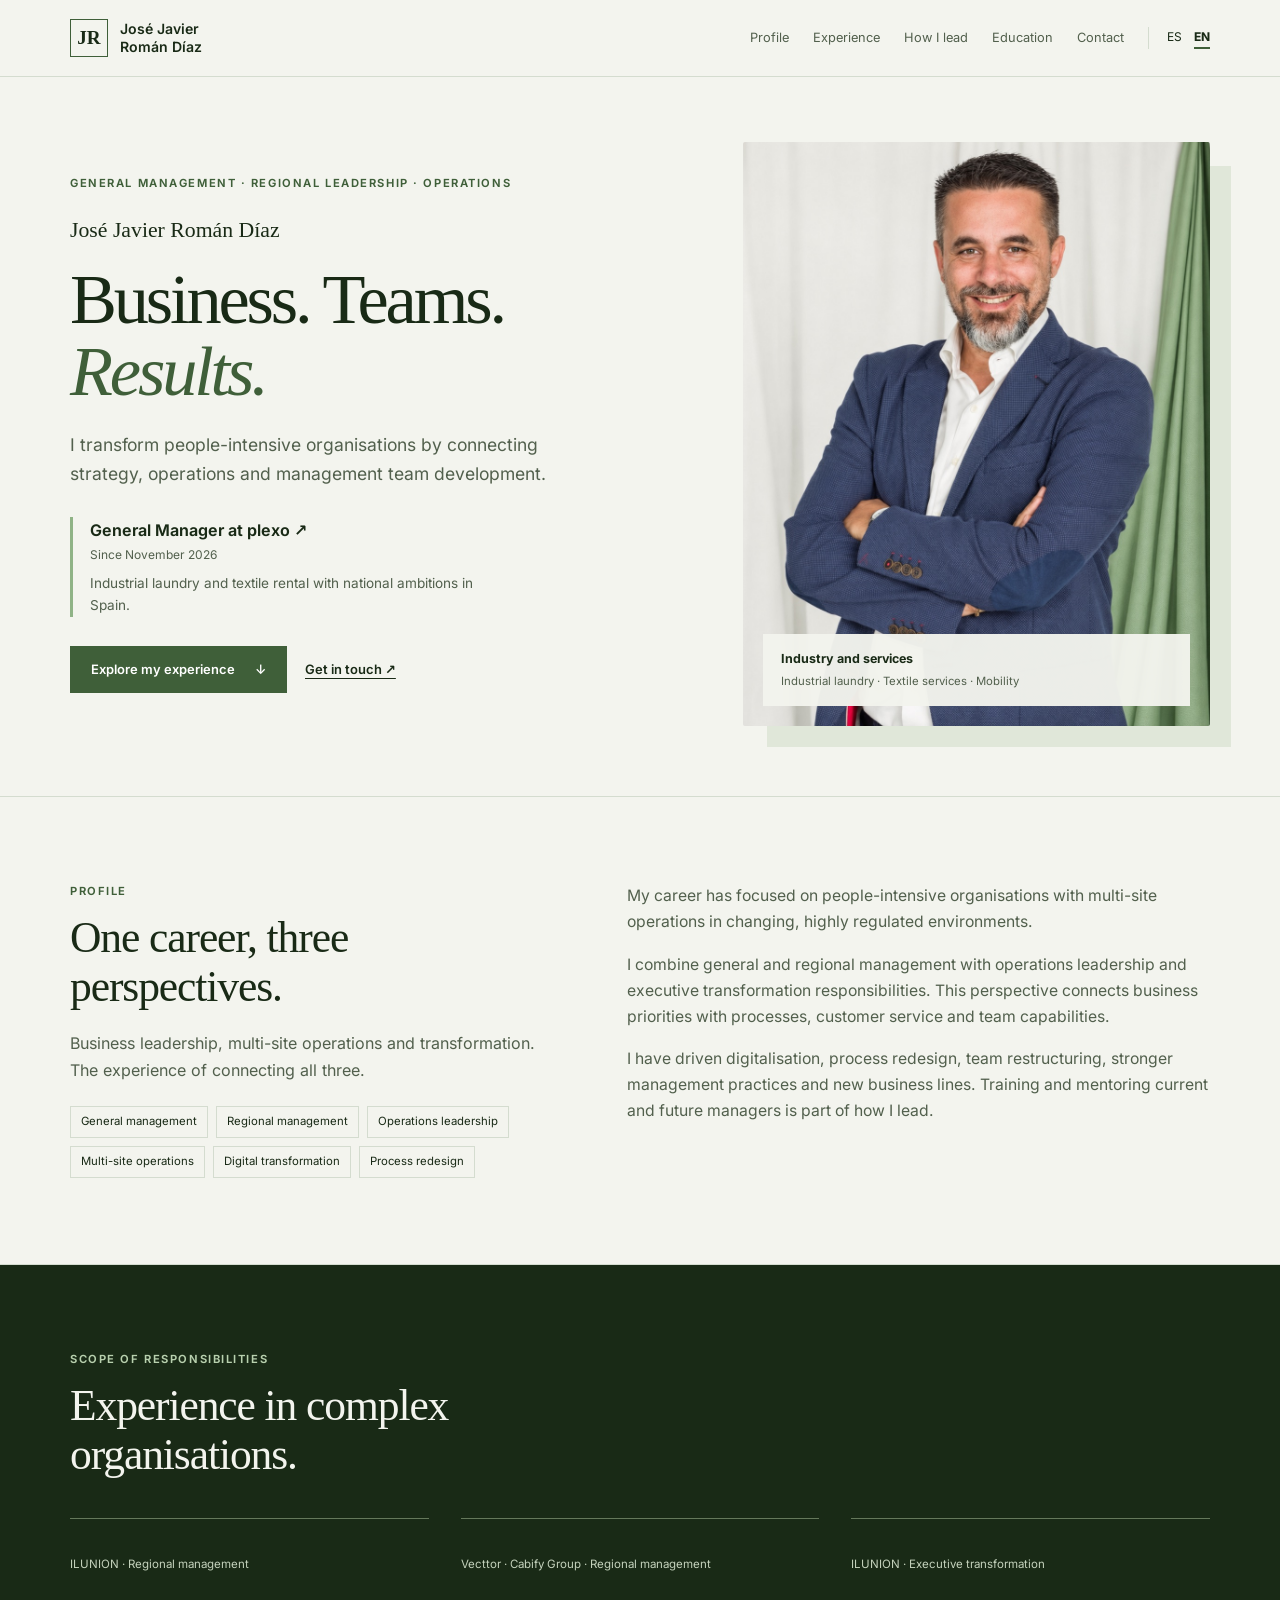
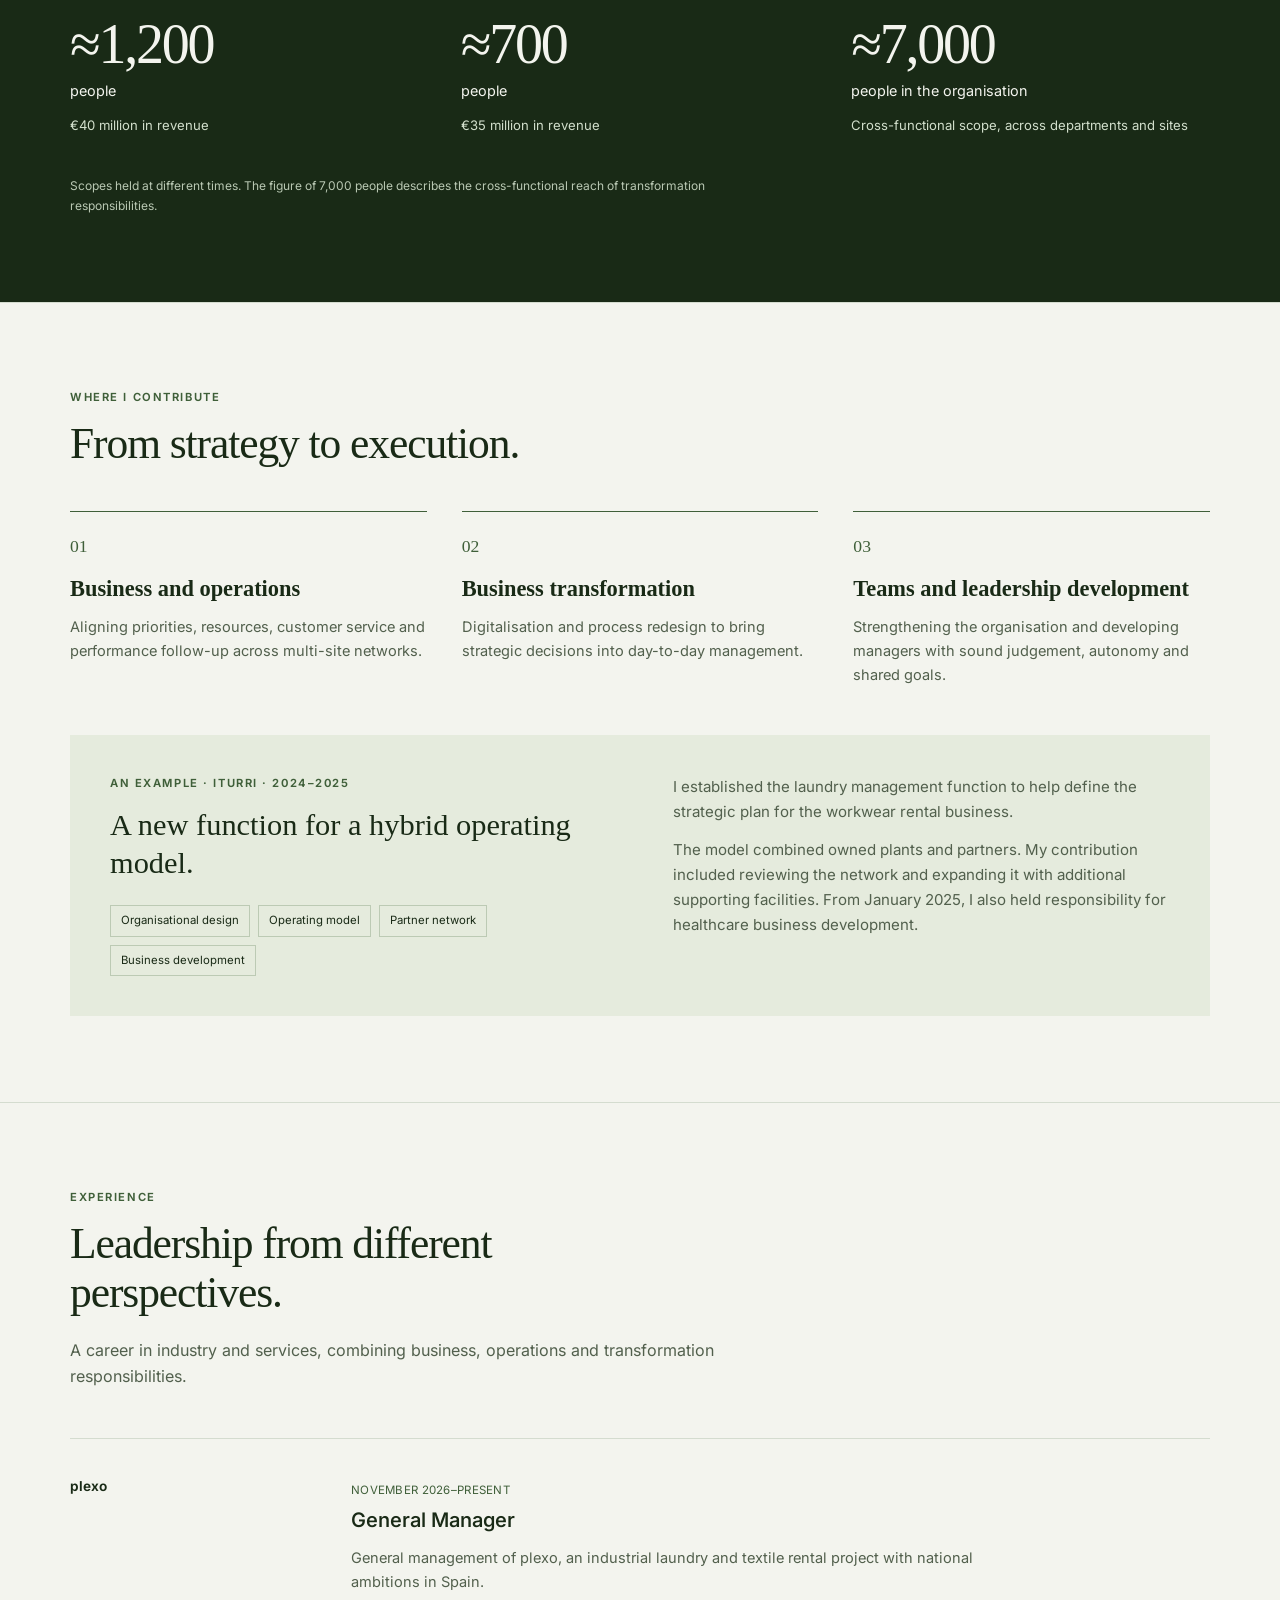
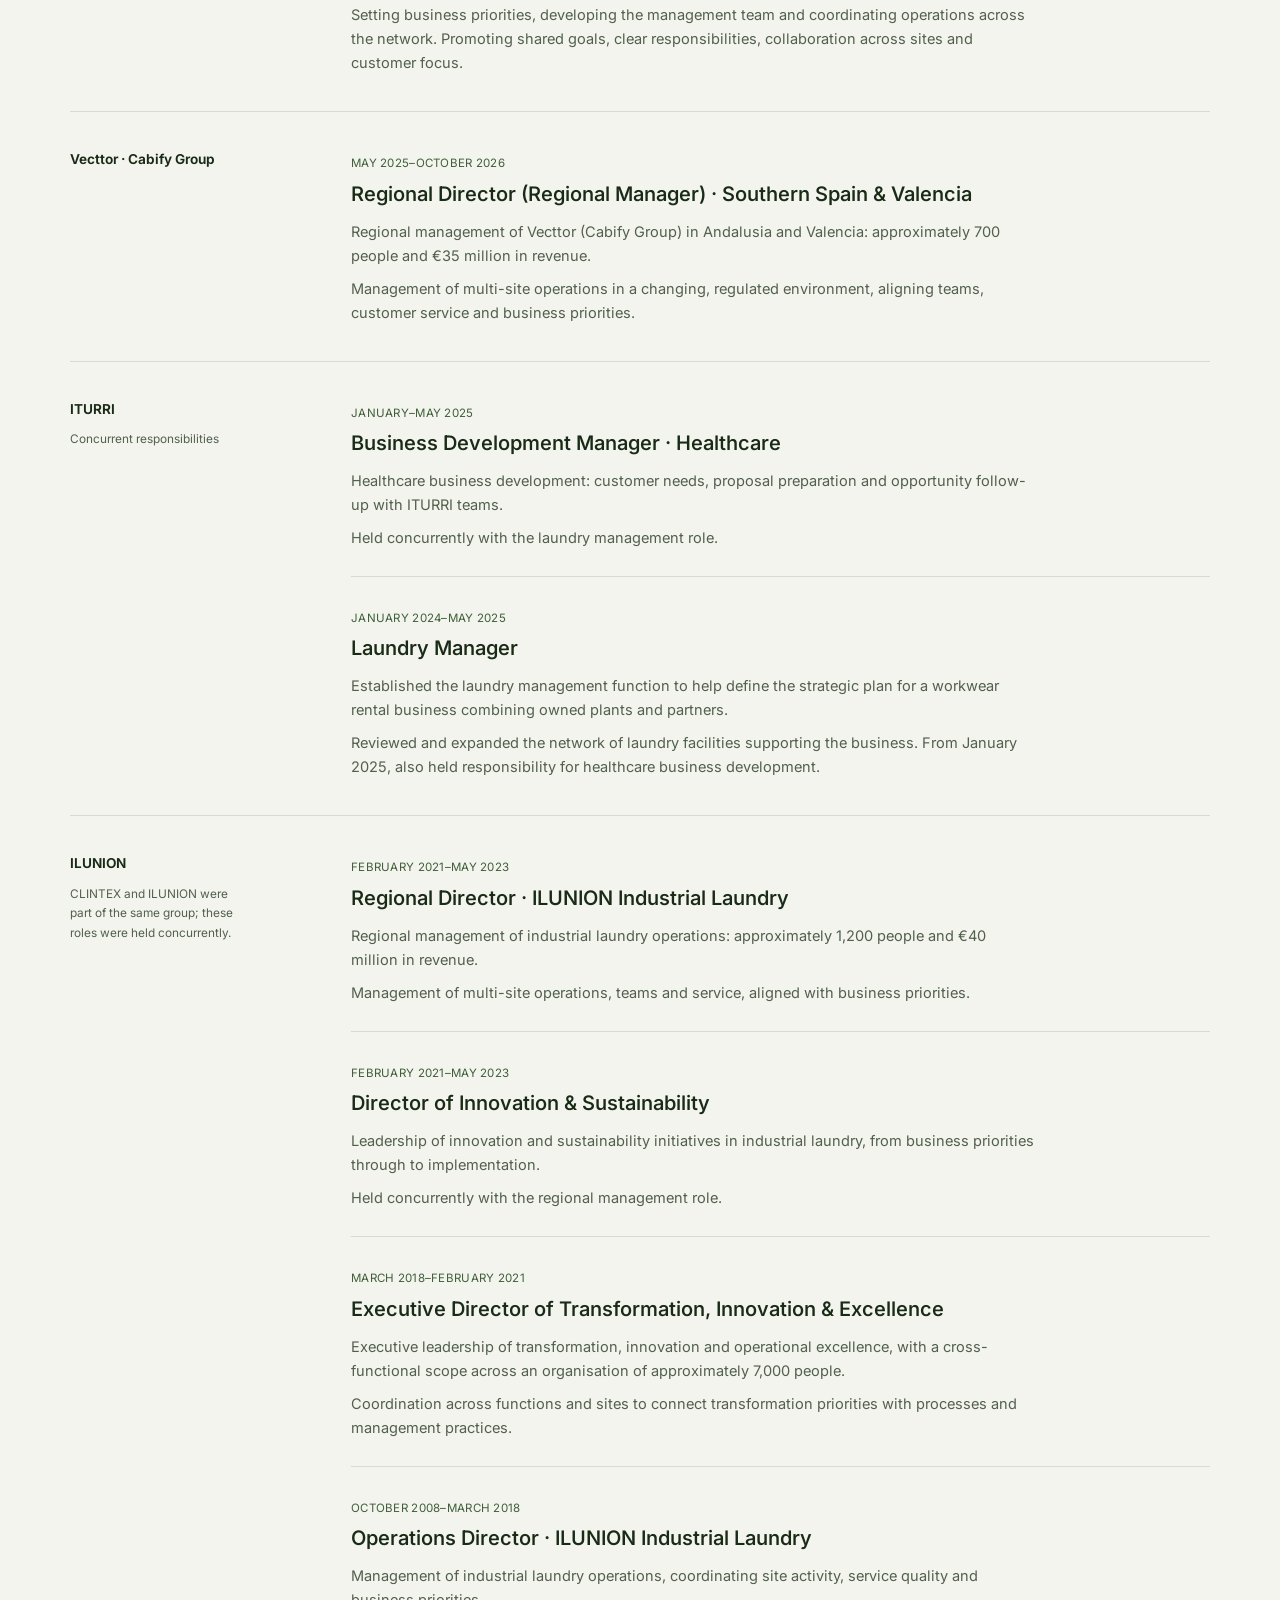
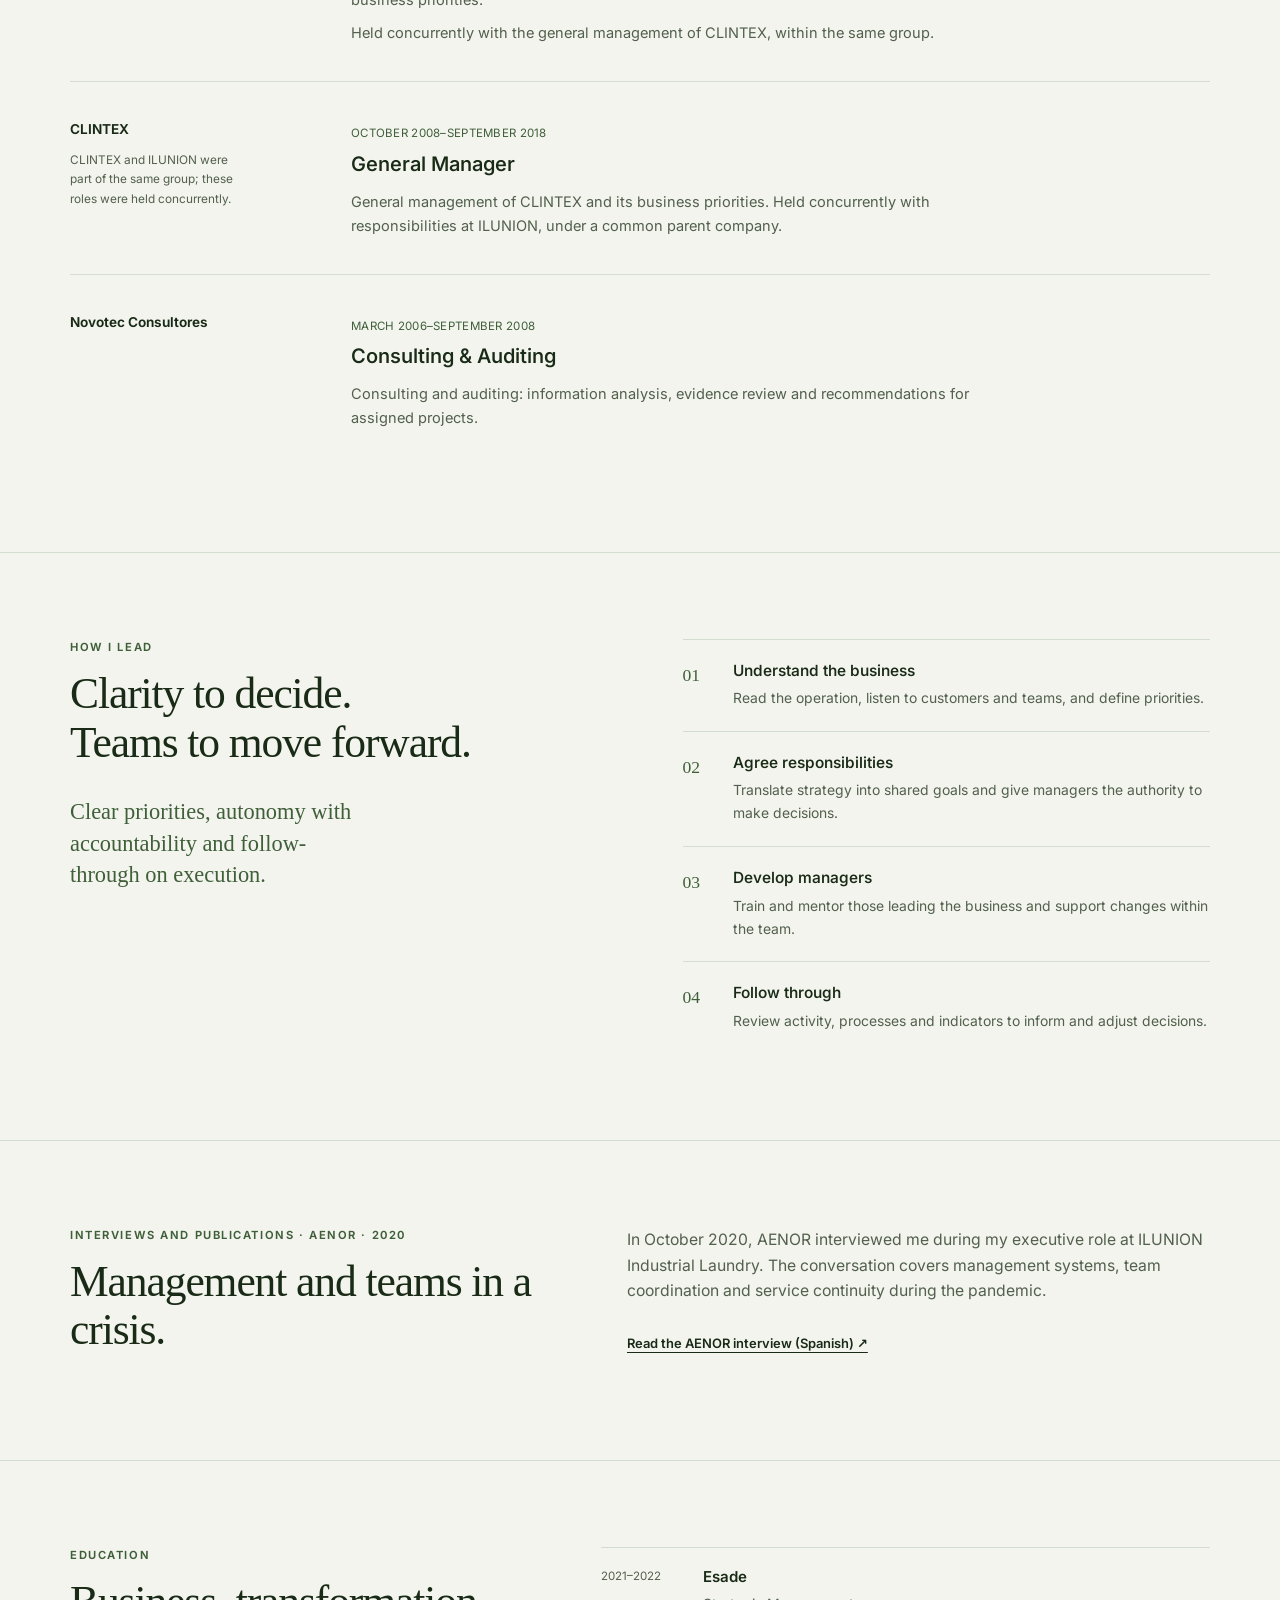
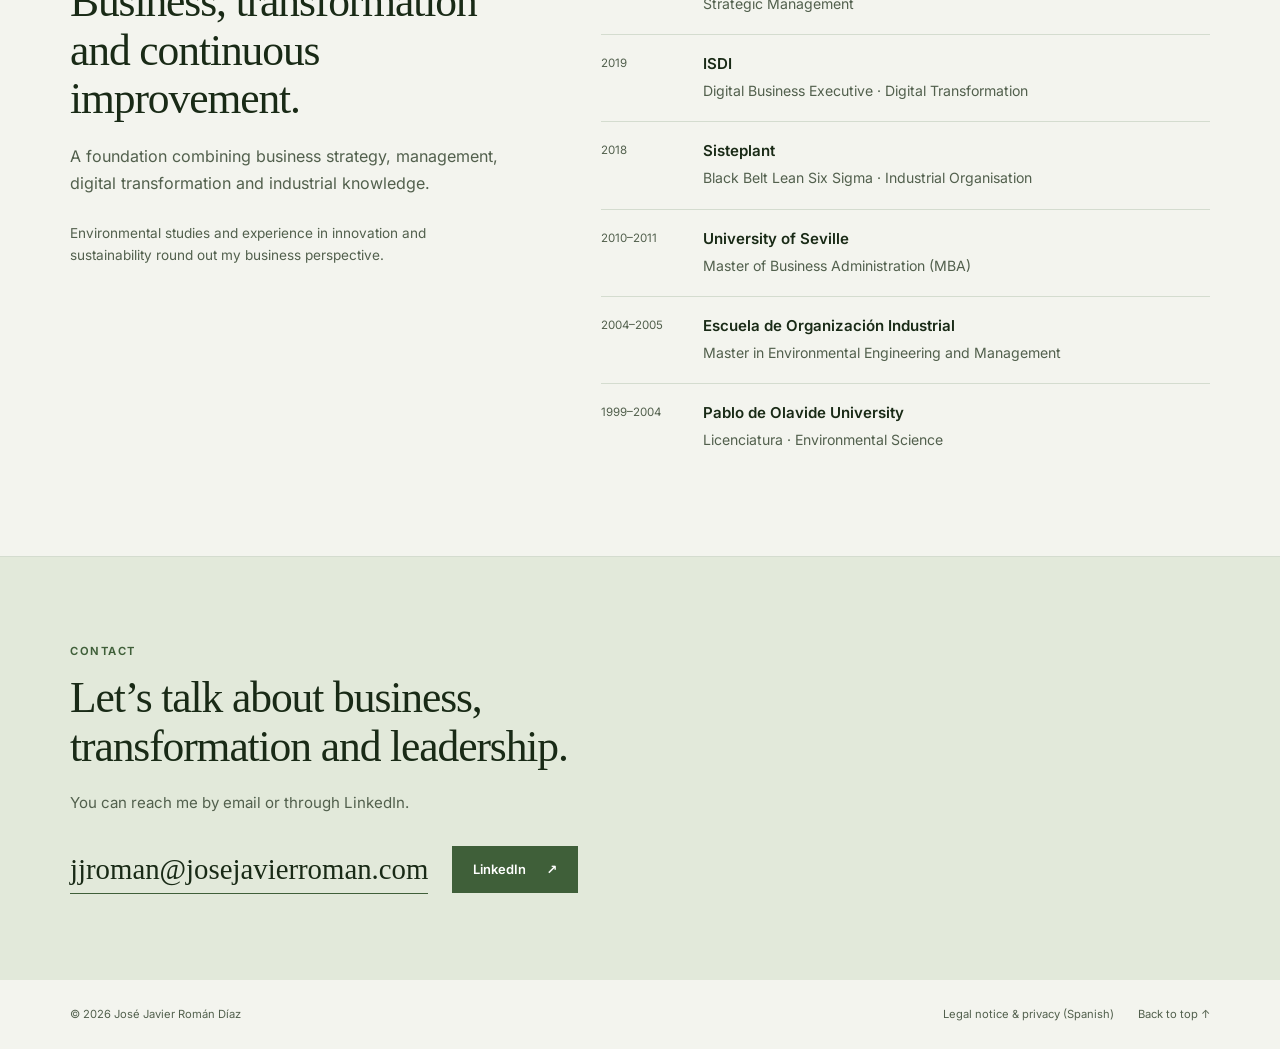
==== en/index.html @ 482acbf8 "Actualiza marca personal, trayectoria directiva y web bilingüe" ====
<!doctype html>
<html lang="en"><head><meta charset="utf-8"><meta name="viewport" content="width=device-width, initial-scale=1">
<meta http-equiv="Content-Security-Policy" content="default-src 'self'; script-src 'self'; style-src 'self'; img-src 'self' data:; font-src 'self'; manifest-src 'self'; connect-src 'none'; object-src 'none'; base-uri 'self'; form-action 'none'; upgrade-insecure-requests">
<meta name="referrer" content="strict-origin-when-cross-origin"><title>José Javier Román | General Management &amp; Operations</title><meta name="description" content="General Manager at plexo, with experience in regional leadership, multi-site operations, business transformation and management team development."><meta name="author" content="José Javier Román Díaz"><meta name="robots" content="index, follow, max-snippet:-1, max-image-preview:large">
<link rel="canonical" href="https://www.josejavierroman.com/en/"><link rel="alternate" hreflang="es" href="https://www.josejavierroman.com/"><link rel="alternate" hreflang="en" href="https://www.josejavierroman.com/en/"><link rel="alternate" hreflang="x-default" href="https://www.josejavierroman.com/">
<meta property="og:type" content="profile"><meta property="og:site_name" content="José Javier Román Díaz"><meta property="og:title" content="José Javier Román | General Management &amp; Operations"><meta property="og:description" content="General Manager at plexo, with experience in regional leadership, multi-site operations, business transformation and management team development."><meta property="og:locale" content="en_GB"><meta property="og:locale:alternate" content="es_ES"><meta property="og:url" content="https://www.josejavierroman.com/en/"><meta property="og:image" content="https://www.josejavierroman.com/img/jose-javier-roman-plexo.jpg"><meta property="og:image:width" content="1254"><meta property="og:image:height" content="1254"><meta property="og:image:alt" content="Portrait of José Javier Román Díaz, General Manager at plexo"><meta name="twitter:card" content="summary"><meta name="twitter:title" content="José Javier Román | General Management &amp; Operations"><meta name="twitter:description" content="General Manager at plexo, with experience in regional leadership, multi-site operations, business transformation and management team development."><meta name="twitter:image" content="https://www.josejavierroman.com/img/jose-javier-roman-plexo.jpg">
<link rel="icon" href="/favicon.ico" sizes="any"><link rel="icon" href="/favicon-32.png" sizes="32x32" type="image/png"><link rel="apple-touch-icon" href="/apple-touch-icon.png"><link rel="manifest" href="/site.webmanifest"><meta name="theme-color" content="#3F5F39"><meta name="apple-mobile-web-app-title" content="JJ Román">
<link rel="preload" href="/fonts/inter-latin.woff2" as="font" type="font/woff2" crossorigin><link rel="preload" href="/fonts/source-serif-4-latin.woff2" as="font" type="font/woff2" crossorigin><link rel="preload" href="/img/jose-javier-roman-plexo.jpg" as="image" fetchpriority="high"><link rel="stylesheet" href="/css/main.css?v=20261117"><script type="application/ld+json">{"@context": "https://schema.org", "@graph": [{"@type": "WebSite", "@id": "https://www.josejavierroman.com/#website", "url": "https://www.josejavierroman.com/", "name": "José Javier Román Díaz", "inLanguage": ["es", "en"], "publisher": {"@id": "https://www.josejavierroman.com/#person"}}, {"@type": "ProfilePage", "@id": "https://www.josejavierroman.com/en/#profilepage", "url": "https://www.josejavierroman.com/en/", "name": "José Javier Román | General Management & Operations", "inLanguage": "en", "isPartOf": {"@id": "https://www.josejavierroman.com/#website"}, "mainEntity": {"@id": "https://www.josejavierroman.com/#person"}, "dateModified": "2026-11-17T00:16:35+01:00"}, {"@type": "Person", "@id": "https://www.josejavierroman.com/#person", "name": "José Javier Román Díaz", "givenName": "José Javier", "familyName": "Román Díaz", "url": "https://www.josejavierroman.com/", "image": "https://www.josejavierroman.com/img/jose-javier-roman-plexo.jpg", "jobTitle": "General Manager", "worksFor": {"@type": "Organization", "name": "plexo", "url": "https://grupoplexo.es/"}, "description": "General Manager at plexo, with experience in regional leadership, multi-site operations, business transformation and management team development.", "knowsAbout": ["General management", "Regional management", "Operations leadership", "Multi-site operations", "Digital transformation", "Process redesign", "Business development", "Team development", "Management mentoring"], "alumniOf": [{"@type": "EducationalOrganization", "name": "Esade"}, {"@type": "EducationalOrganization", "name": "ISDI"}, {"@type": "EducationalOrganization", "name": "Sisteplant"}, {"@type": "EducationalOrganization", "name": "University of Seville"}, {"@type": "EducationalOrganization", "name": "Escuela de Organización Industrial"}, {"@type": "EducationalOrganization", "name": "Pablo de Olavide University"}], "sameAs": ["https://www.linkedin.com/in/josejavierroman/"]}]}</script><script src="/js/main.js?v=20261117" defer></script>
</head><body><a class="skip" href="#contenido">Skip to content</a><header><div class="wrap bar"><a class="brand" href="#inicio"><span class="monogram" aria-hidden="true">JR</span><span>José Javier<br>Román Díaz</span></a><div class="nav-area"><nav id="primary-nav" aria-label="Main"><a href="#perfil">Profile</a><a href="#trayectoria">Experience</a><a href="#metodo">How I lead</a><a href="#formacion">Education</a><a href="#contacto">Contact</a></nav><div class="languages" aria-label="Language"><a href="/" lang="es" hreflang="es" >ES</a><a href="/en/" lang="en" hreflang="en" aria-current="page">EN</a></div><button class="menu-toggle" aria-controls="primary-nav" aria-expanded="false">Menu <span aria-hidden="true">☰</span></button></div></div></header>
<main id="contenido"><section class="hero" id="inicio"><div class="wrap hero-grid"><div><span class="eyebrow">General management · Regional leadership · Operations</span><h1>José Javier Román Díaz</h1><p class="hero-claim">Business. Teams.<br><em>Results.</em></p><p class="lead">I transform people-intensive organisations by connecting strategy, operations and management team development.</p><div class="now"><a href="https://grupoplexo.es/">General Manager at plexo ↗</a><small>Since November 2026</small><p>Industrial laundry and textile rental with national ambitions in Spain.</p></div><div class="actions"><a class="btn" href="#trayectoria">Explore my experience <span aria-hidden="true">↓</span></a><a class="text-link" href="#contacto">Get in touch ↗</a></div></div><figure class="portrait"><img src="/img/jose-javier-roman-plexo.jpg" width="1254" height="1254" alt="Portrait of José Javier Román Díaz, General Manager at plexo" fetchpriority="high"><figcaption><strong>Industry and services</strong>Industrial laundry · Textile services · Mobility</figcaption></figure></div></section>
<section class="section" id="perfil"><div class="wrap profile-grid"><div><span class="eyebrow">Profile</span><h2>One career, three perspectives.</h2><p class="intro">Business leadership, multi-site operations and transformation. The experience of connecting all three.</p><div class="tags"><span class="tag">General management</span><span class="tag">Regional management</span><span class="tag">Operations leadership</span><span class="tag">Multi-site operations</span><span class="tag">Digital transformation</span><span class="tag">Process redesign</span></div></div><div class="profile-text"><p>My career has focused on people-intensive organisations with multi-site operations in changing, highly regulated environments.</p><p>I combine general and regional management with operations leadership and executive transformation responsibilities. This perspective connects business priorities with processes, customer service and team capabilities.</p><p>I have driven digitalisation, process redesign, team restructuring, stronger management practices and new business lines. Training and mentoring current and future managers is part of how I lead.</p></div></div></section>
<section class="section scale" id="cifras"><div class="wrap"><span class="eyebrow">Scope of responsibilities</span><h2>Experience in complex organisations.</h2><div class="scale-grid"><article class="scale-item"><p class="company">ILUNION · Regional management</p><b>≈1,200</b><span>people</span><p>€40 million in revenue</p></article><article class="scale-item"><p class="company">Vecttor · Cabify Group · Regional management</p><b>≈700</b><span>people</span><p>€35 million in revenue</p></article><article class="scale-item"><p class="company">ILUNION · Executive transformation</p><b>≈7,000</b><span>people in the organisation</span><p>Cross-functional scope, across departments and sites</p></article></div><p class="scale-note">Scopes held at different times. The figure of 7,000 people describes the cross-functional reach of transformation responsibilities.</p></div></section>
<section class="section" id="especialidades"><div class="wrap"><span class="eyebrow">Where I contribute</span><h2>From strategy to execution.</h2><div class="areas"><article class="area"><span class="number">01</span><h3>Business and operations</h3><p>Aligning priorities, resources, customer service and performance follow-up across multi-site networks.</p></article><article class="area"><span class="number">02</span><h3>Business transformation</h3><p>Digitalisation and process redesign to bring strategic decisions into day-to-day management.</p></article><article class="area"><span class="number">03</span><h3>Teams and leadership development</h3><p>Strengthening the organisation and developing managers with sound judgement, autonomy and shared goals.</p></article></div><article class="case"><div><span class="eyebrow">An example · ITURRI · 2024–2025</span><h3>A new function for a hybrid operating model.</h3><div class="tags"><span class="tag">Organisational design</span><span class="tag">Operating model</span><span class="tag">Partner network</span><span class="tag">Business development</span></div></div><div><p>I established the laundry management function to help define the strategic plan for the workwear rental business.</p><p>The model combined owned plants and partners. My contribution included reviewing the network and expanding it with additional supporting facilities. From January 2025, I also held responsibility for healthcare business development.</p></div></article></div></section>
<section class="section" id="trayectoria"><div class="wrap"><span class="eyebrow">Experience</span><h2>Leadership from different perspectives.</h2><p class="intro">A career in industry and services, combining business, operations and transformation responsibilities.</p><div class="timeline"><div class="company-block"><div><p class="company-heading">plexo</p></div><div><article class="role"><time>November 2026–present</time><h3>General Manager</h3><p>General management of plexo, an industrial laundry and textile rental project with national ambitions in Spain.</p><p>Setting business priorities, developing the management team and coordinating operations across the network. Promoting shared goals, clear responsibilities, collaboration across sites and customer focus.</p></article></div></div><div class="company-block"><div><p class="company-heading">Vecttor · Cabify Group</p></div><div><article class="role"><time>May 2025–October 2026</time><h3>Regional Director (Regional Manager) · Southern Spain &amp; Valencia</h3><p>Regional management of Vecttor (Cabify Group) in Andalusia and Valencia: approximately 700 people and €35 million in revenue.</p><p>Management of multi-site operations in a changing, regulated environment, aligning teams, customer service and business priorities.</p></article></div></div><div class="company-block"><div><p class="company-heading">ITURRI</p><p class="company-note">Concurrent responsibilities</p></div><div><article class="role"><time>January–May 2025</time><h3>Business Development Manager · Healthcare</h3><p>Healthcare business development: customer needs, proposal preparation and opportunity follow-up with ITURRI teams.</p><p>Held concurrently with the laundry management role.</p></article><article class="role"><time>January 2024–May 2025</time><h3>Laundry Manager</h3><p>Established the laundry management function to help define the strategic plan for a workwear rental business combining owned plants and partners.</p><p>Reviewed and expanded the network of laundry facilities supporting the business. From January 2025, also held responsibility for healthcare business development.</p></article></div></div><div class="company-block"><div><p class="company-heading">ILUNION</p><p class="company-note">CLINTEX and ILUNION were part of the same group; these roles were held concurrently.</p></div><div><article class="role"><time>February 2021–May 2023</time><h3>Regional Director · ILUNION Industrial Laundry</h3><p>Regional management of industrial laundry operations: approximately 1,200 people and €40 million in revenue.</p><p>Management of multi-site operations, teams and service, aligned with business priorities.</p></article><article class="role"><time>February 2021–May 2023</time><h3>Director of Innovation &amp; Sustainability</h3><p>Leadership of innovation and sustainability initiatives in industrial laundry, from business priorities through to implementation.</p><p>Held concurrently with the regional management role.</p></article><article class="role"><time>March 2018–February 2021</time><h3>Executive Director of Transformation, Innovation &amp; Excellence</h3><p>Executive leadership of transformation, innovation and operational excellence, with a cross-functional scope across an organisation of approximately 7,000 people.</p><p>Coordination across functions and sites to connect transformation priorities with processes and management practices.</p></article><article class="role"><time>October 2008–March 2018</time><h3>Operations Director · ILUNION Industrial Laundry</h3><p>Management of industrial laundry operations, coordinating site activity, service quality and business priorities.</p><p>Held concurrently with the general management of CLINTEX, within the same group.</p></article></div></div><div class="company-block"><div><p class="company-heading">CLINTEX</p><p class="company-note">CLINTEX and ILUNION were part of the same group; these roles were held concurrently.</p></div><div><article class="role"><time>October 2008–September 2018</time><h3>General Manager</h3><p>General management of CLINTEX and its business priorities. Held concurrently with responsibilities at ILUNION, under a common parent company.</p></article></div></div><div class="company-block"><div><p class="company-heading">Novotec Consultores</p></div><div><article class="role"><time>March 2006–September 2008</time><h3>Consulting &amp; Auditing</h3><p>Consulting and auditing: information analysis, evidence review and recommendations for assigned projects.</p></article></div></div></div></div></section>
<section class="section" id="metodo"><div class="wrap approach-grid"><div><span class="eyebrow">How I lead</span><h2>Clarity to decide.<br>Teams to move forward.</h2><p class="quote">Clear priorities, autonomy with accountability and follow-through on execution.</p></div><ol class="steps"><li><span class="number">01</span><div><h3>Understand the business</h3><p>Read the operation, listen to customers and teams, and define priorities.</p></div></li><li><span class="number">02</span><div><h3>Agree responsibilities</h3><p>Translate strategy into shared goals and give managers the authority to make decisions.</p></div></li><li><span class="number">03</span><div><h3>Develop managers</h3><p>Train and mentor those leading the business and support changes within the team.</p></div></li><li><span class="number">04</span><div><h3>Follow through</h3><p>Review activity, processes and indicators to inform and adjust decisions.</p></div></li></ol></div></section>
<section class="section" id="publicaciones"><div class="wrap profile-grid"><div><span class="eyebrow">Interviews and publications · AENOR · 2020</span><h2>Management and teams in a crisis.</h2></div><div class="profile-text"><p>In October 2020, AENOR interviewed me during my executive role at ILUNION Industrial Laundry. The conversation covers management systems, team coordination and service continuity during the pandemic.</p><div class="actions"><a class="text-link" href="https://revista.aenor.com/362/nuestro-sistema-de-gestion-integrado-y-maduro-nos-ha-ayudado.html">Read the AENOR interview (Spanish) ↗</a></div></div></div></section><section class="section" id="formacion"><div class="wrap education-grid"><div><span class="eyebrow">Education</span><h2>Business, transformation and continuous improvement.</h2><p class="intro">A foundation combining business strategy, management, digital transformation and industrial knowledge.</p><p class="small-note">Environmental studies and experience in innovation and sustainability round out my business perspective.</p></div><ul class="education-list"><li><time>2021–2022</time><div><h3>Esade</h3><p>Strategic Management</p></div></li><li><time>2019</time><div><h3>ISDI</h3><p>Digital Business Executive · Digital Transformation</p></div></li><li><time>2018</time><div><h3>Sisteplant</h3><p>Black Belt Lean Six Sigma · Industrial Organisation</p></div></li><li><time>2010–2011</time><div><h3>University of Seville</h3><p>Master of Business Administration (MBA)</p></div></li><li><time>2004–2005</time><div><h3>Escuela de Organización Industrial</h3><p>Master in Environmental Engineering and Management</p></div></li><li><time>1999–2004</time><div><h3>Pablo de Olavide University</h3><p>Licenciatura · Environmental Science</p></div></li></ul></div></section>
<section class="section contact-section" id="contacto"><div class="wrap"><span class="eyebrow">Contact</span><h2>Let’s talk about business,<br>transformation and leadership.</h2><p class="intro">You can reach me by email or through LinkedIn.</p><div class="contact-links"><a class="email" href="mailto:jjroman@josejavierroman.com">jjroman@josejavierroman.com</a><a class="btn" href="https://www.linkedin.com/in/josejavierroman/">LinkedIn <span aria-hidden="true">↗</span></a></div></div></section></main>
<footer><div class="wrap footer-bar"><p>© <span id="y">2026</span> José Javier Román Díaz</p><div class="footer-links"><a href="/aviso-legal.html">Legal notice &amp; privacy (Spanish)</a><a href="#inicio">Back to top ↑</a></div></div></footer></body></html>
---- css/main.css ----
@font-face{font-family:Inter;font-style:normal;font-weight:100 900;font-display:swap;src:url(/fonts/inter-latin.woff2) format("woff2")}@font-face{font-family:Serif;font-style:normal;font-weight:200 900;font-display:swap;src:url(/fonts/source-serif-4-latin.woff2) format("woff2")}
:root{--paper:#F3F4EE;--ink:#192A16;--green:#3F5F39;--sage:#8FB386;--muted:#52604D;--line:#D4DCCF;--white:#fff;--serif:Serif,Georgia,serif}*{box-sizing:border-box}html{scroll-behavior:smooth;scroll-padding-top:95px}body{margin:0;color:var(--ink);background:var(--paper);font-family:Inter,system-ui,sans-serif;font-size:16px;line-height:1.65}h1,h2,h3,p{margin:0}a{color:inherit;text-underline-offset:4px}a:hover{color:var(--green)}a:focus-visible,button:focus-visible{outline:3px solid var(--sage);outline-offset:5px}button{font:inherit}img{max-width:100%;display:block}.wrap{width:min(1140px,calc(100% - 64px));margin-inline:auto}.skip{position:fixed;left:24px;top:-70px;z-index:100;background:var(--ink);color:#fff;padding:12px 20px}.skip:focus{top:12px}.eyebrow{display:block;font-size:.7rem;line-height:1.6;font-weight:650;letter-spacing:.14em;text-transform:uppercase;color:var(--green)}header{position:sticky;top:0;z-index:20;background:rgba(243,244,238,.96);border-bottom:1px solid var(--line)}.bar{min-height:76px;display:flex;align-items:center;justify-content:space-between;gap:24px}.brand{display:flex;align-items:center;gap:12px;text-decoration:none;font-weight:600;font-size:.88rem;line-height:1.3}.monogram{display:grid;place-items:center;width:38px;height:38px;border:1px solid var(--green);font-family:var(--serif);font-size:1.2rem}.nav-area,nav{display:flex;align-items:center;gap:24px}nav a{font-size:.8rem;text-decoration:none;color:var(--muted)}.languages{display:flex;border-left:1px solid var(--line);padding-left:18px;gap:12px;font-size:.75rem}.languages a{text-decoration:none}.languages [aria-current]{font-weight:750;border-bottom:2px solid var(--green)}.menu-toggle{display:none}.hero{padding:65px 0 70px}.hero-grid{display:grid;grid-template-columns:1.12fr .88fr;align-items:center;gap:78px}.hero h1{font-family:var(--serif);font-size:clamp(1.15rem,1.7vw,1.4rem);font-weight:500;margin-top:20px}.hero-claim{font-family:var(--serif);font-weight:500;font-size:clamp(3rem,5.5vw,4.8rem);line-height:1.02;letter-spacing:-.045em;margin:15px 0 24px}.hero-claim em{font-weight:450;color:var(--green)}.lead{font-size:1.09rem;color:var(--muted);max-width:48ch}.now{margin-top:28px;padding-left:17px;border-left:3px solid var(--sage)}.now a{font-size:1rem;font-weight:650;text-decoration:none}.now small{display:block;font-size:.75rem;margin-top:2px;color:var(--muted)}.now p{font-size:.85rem;color:var(--muted);margin-top:7px;max-width:44ch}.actions{display:flex;flex-wrap:wrap;align-items:center;gap:18px;margin-top:29px}.btn{display:inline-flex;align-items:center;gap:20px;background:var(--green);color:white;text-decoration:none;padding:12px 20px;font-size:.81rem;font-weight:600;border:1px solid var(--green);transition:background .2s}.btn:hover{background:var(--ink);color:white}.text-link{font-size:.81rem;font-weight:600}.portrait{margin:0;position:relative}.portrait:before{content:"";position:absolute;inset:24px -21px -21px 24px;background:#E0E7D9;z-index:-1}.portrait img{width:100%;height:auto;aspect-ratio:4/5;object-fit:cover;object-position:50% 45%;border-radius:2px}.portrait figcaption{position:absolute;bottom:20px;left:20px;right:20px;background:rgba(243,244,238,.96);padding:15px 18px;font-size:.71rem;color:var(--muted)}.portrait figcaption strong{display:block;color:var(--ink);font-size:.78rem;margin-bottom:3px}.section{padding:86px 0;border-top:1px solid var(--line)}h2{font-family:var(--serif);font-size:clamp(2rem,3.4vw,3.05rem);line-height:1.12;letter-spacing:-.025em;font-weight:450;margin:12px 0 20px;max-width:25ch}.intro{color:var(--muted);max-width:65ch}.profile-grid{display:grid;grid-template-columns:.9fr 1.1fr;gap:80px}.profile-text p{color:var(--muted);font-size:.98rem}.profile-text p+p{margin-top:17px}.tags{display:flex;flex-wrap:wrap;gap:8px;margin-top:23px}.tag{font-size:.71rem;line-height:1.4;border:1px solid var(--line);padding:7px 10px}.scale{background:var(--ink);color:var(--paper)}.scale .eyebrow{color:#B8D0AE}.scale h2{max-width:28ch}.scale-grid{display:grid;grid-template-columns:repeat(3,1fr);gap:32px;margin-top:40px}.scale-item{padding:24px 0 10px;border-top:1px solid #65785B}.scale-item .company{font-size:.72rem;color:#C4D2BC;min-height:43px}.scale-item b{display:block;font-family:var(--serif);font-weight:500;letter-spacing:-.04em;font-size:3.5rem;line-height:1.1;margin:16px 0 3px}.scale-item span{display:block;font-size:.9rem}.scale-item p{font-size:.82rem;margin-top:12px;color:#D2DFCC}.scale-note{font-size:.75rem;color:#B9C8B3;margin-top:30px;max-width:82ch}.areas{display:grid;grid-template-columns:repeat(3,1fr);gap:35px;margin-top:43px}.area{border-top:1px solid var(--green);padding-top:20px}.number{font-family:var(--serif);font-size:1.1rem;color:var(--green)}h3{font-family:var(--serif);font-size:1.4rem;line-height:1.25;font-weight:550;margin:14px 0 12px}.area p{font-size:.91rem;color:var(--muted)}.case{display:grid;grid-template-columns:1fr 1fr;gap:65px;background:#E5EBDD;padding:40px;margin-top:48px}.case h3{font-size:1.9rem;font-weight:450;margin:13px 0 0}.case p{font-size:.94rem;color:var(--muted)}.case p+p{margin-top:14px}.case .tag{border-color:#BCCAB4}.timeline{margin-top:48px}.company-block{display:grid;grid-template-columns:235px 1fr;gap:46px;padding:36px 0;border-top:1px solid var(--line)}.company-heading{font-size:.85rem;font-weight:650}.company-note{font-size:.74rem;color:var(--muted);margin-top:10px;max-width:26ch}.role+.role{margin-top:26px;padding-top:26px;border-top:1px solid var(--line)}.role time{font-size:.72rem;color:var(--green);text-transform:uppercase;letter-spacing:.025em}.role h3{font-size:1.25rem;font-family:Inter,system-ui,sans-serif;font-weight:550;margin:7px 0 13px}.role p{font-size:.91rem;color:var(--muted);max-width:76ch}.role p+p{margin-top:9px}.current-label{display:inline-block;background:#E0E7D9;color:var(--green);font-size:.64rem;padding:3px 8px;margin-left:10px}.approach-grid{display:grid;grid-template-columns:1fr 1fr;gap:85px}.quote{font-family:var(--serif);font-size:1.4rem;line-height:1.4;color:var(--green);max-width:27ch;margin-top:30px}.steps{margin:0;padding:0;list-style:none}.steps li{display:grid;grid-template-columns:30px 1fr;gap:20px;border-top:1px solid var(--line);padding:21px 0}.steps h3{font-family:Inter,system-ui,sans-serif;font-size:.96rem;margin:0 0 7px}.steps p{font-size:.87rem;color:var(--muted)}.education-grid{display:grid;grid-template-columns:.85fr 1.15fr;gap:80px}.education-list{list-style:none;padding:0;margin:0}.education-list li{border-top:1px solid var(--line);padding:19px 0;display:grid;grid-template-columns:82px 1fr;gap:20px}.education-list time{font-size:.72rem;color:var(--muted)}.education-list h3{font:600 .94rem Inter,system-ui,sans-serif;margin:0 0 6px}.education-list p{color:var(--muted);font-size:.88rem}.small-note{color:var(--muted);font-size:.85rem;margin-top:26px;max-width:42ch}.contact-section{background:#E2E9DA}.contact-section h2{max-width:30ch}.contact-section .intro{font-size:.94rem}.contact-links{display:flex;align-items:center;flex-wrap:wrap;gap:24px;margin-top:30px}.email{font-family:var(--serif);font-size:clamp(1.05rem,2.5vw,1.8rem);text-decoration:none;border-bottom:1px solid var(--green);overflow-wrap:anywhere}footer{padding:25px 0;font-size:.7rem;color:var(--muted)}.footer-bar{display:flex;justify-content:space-between;align-items:center;gap:20px}.footer-links{display:flex;gap:24px}.footer-links a{text-decoration:none}
@media(min-width:1500px){.hero{padding-top:85px}}@media(max-width:1000px){.wrap{width:calc(100% - 48px)}.hero-grid{gap:40px}.hero-claim{font-size:3.6rem}.bar{gap:15px}.nav-area,nav{gap:15px}.brand{font-size:.75rem}.profile-grid,.approach-grid,.education-grid{gap:40px}.company-block{grid-template-columns:190px 1fr;gap:30px}.case{gap:35px;padding:30px}}@media(max-width:760px){html{scroll-padding-top:78px}.wrap{width:calc(100% - 36px)}.bar{min-height:68px;flex-wrap:wrap;position:relative;gap:0}.brand{font-size:.8rem}.brand .monogram{width:32px;height:32px}.nav-area{gap:15px}.languages{padding-left:0;border-left:0}.menu-toggle{display:block;background:transparent;border:1px solid var(--line);padding:6px 10px;margin-left:14px;color:var(--ink);font-size:.75rem}.nav-area nav{display:none;position:absolute;top:68px;left:-18px;right:-18px;padding:20px;background:var(--paper);border-bottom:1px solid var(--line);flex-direction:column;align-items:flex-start;gap:18px}.nav-area nav.is-open{display:flex}.nav-area nav a{font-size:.95rem}.hero{padding:38px 0 58px}.hero-grid{grid-template-columns:1fr;gap:35px}.hero .eyebrow{font-size:.61rem;letter-spacing:.09em}.hero h1{font-size:1.14rem;margin-top:18px}.hero-claim{font-size:clamp(2.7rem,10.6vw,4.3rem);max-width:13ch}.lead{font-size:1rem}.portrait{max-width:430px;width:calc(100% - 14px);margin:0 auto}.portrait img{aspect-ratio:1/1;object-position:50% 38%}.portrait:before{inset:14px -14px -14px 14px}.portrait figcaption{left:14px;bottom:14px;right:14px;font-size:.64rem;padding:10px 13px}.portrait figcaption strong{font-size:.71rem}.section{padding:56px 0}.profile-grid,.approach-grid,.education-grid{grid-template-columns:1fr;gap:27px}h2{font-size:2.15rem}.scale-grid{grid-template-columns:1fr;gap:19px;margin-top:30px}.scale-item{padding-top:18px;display:grid;grid-template-columns:1fr 1fr;column-gap:18px}.scale-item .company{grid-column:1/-1;min-height:auto}.scale-item b{font-size:2.9rem;margin-top:12px}.scale-item span{grid-column:1;font-size:.8rem}.scale-item p{grid-column:2;grid-row:2/4;align-self:center;margin-top:0;font-size:.8rem}.areas{grid-template-columns:1fr;gap:27px;margin-top:30px}.area h3{margin-top:8px}.case{grid-template-columns:1fr;gap:22px;margin-top:33px;padding:25px}.case h3{font-size:1.65rem}.company-block{grid-template-columns:1fr;gap:20px;padding:27px 0}.company-note{max-width:none}.role h3{font-size:1.1rem}.timeline{margin-top:30px}.quote{margin-top:20px}.education-list li{grid-template-columns:74px 1fr;gap:16px}.footer-bar{flex-direction:column;align-items:flex-start;gap:12px}.footer-links{gap:16px}.actions{gap:16px}.btn{padding:11px 16px;font-size:.77rem}}@media(prefers-reduced-motion:reduce){html{scroll-behavior:auto}*{transition:none!important}}@media print{header,.actions,.contact-links,.footer-links{display:none}.section{padding:28px 0}.hero{padding-top:0}.hero-grid{gap:30px}.portrait{max-width:200px}.scale{color:var(--ink);background:white}.scale *{color:var(--ink)!important}.company-block,.case{break-inside:avoid}}
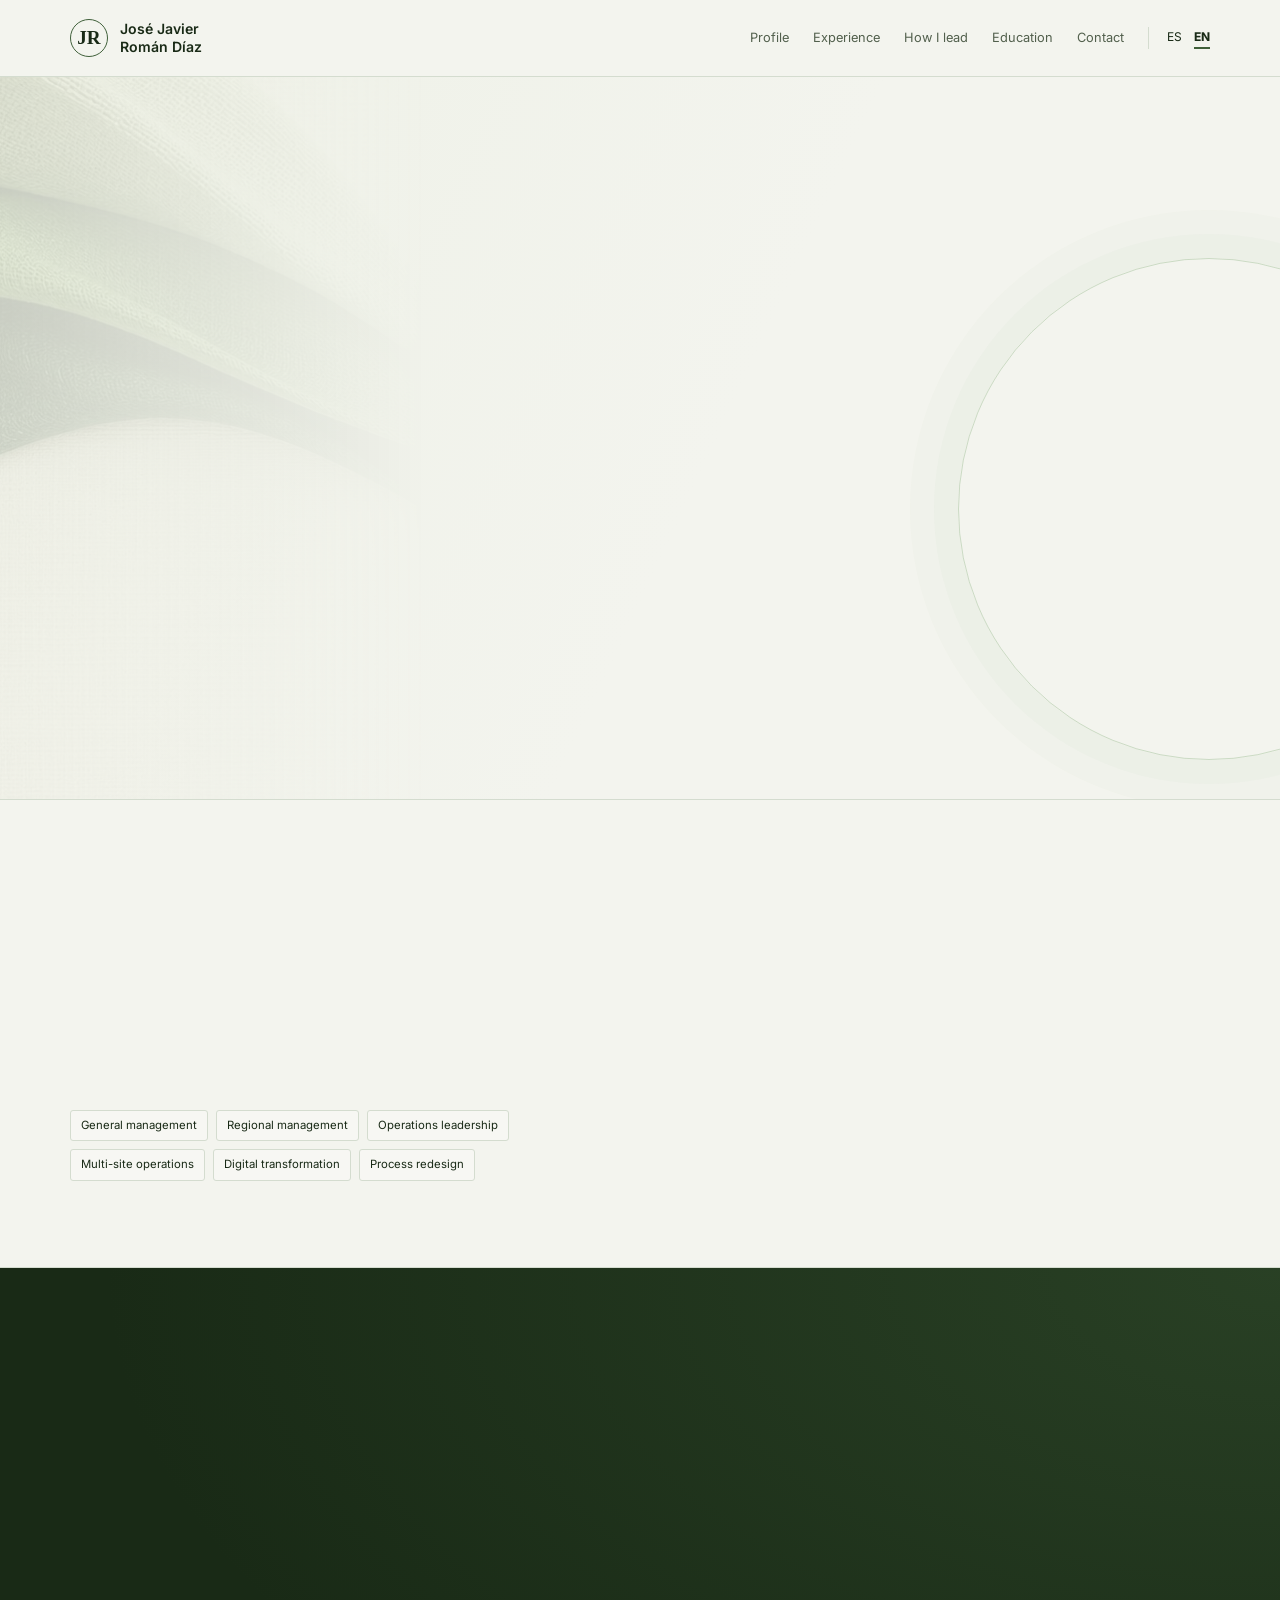
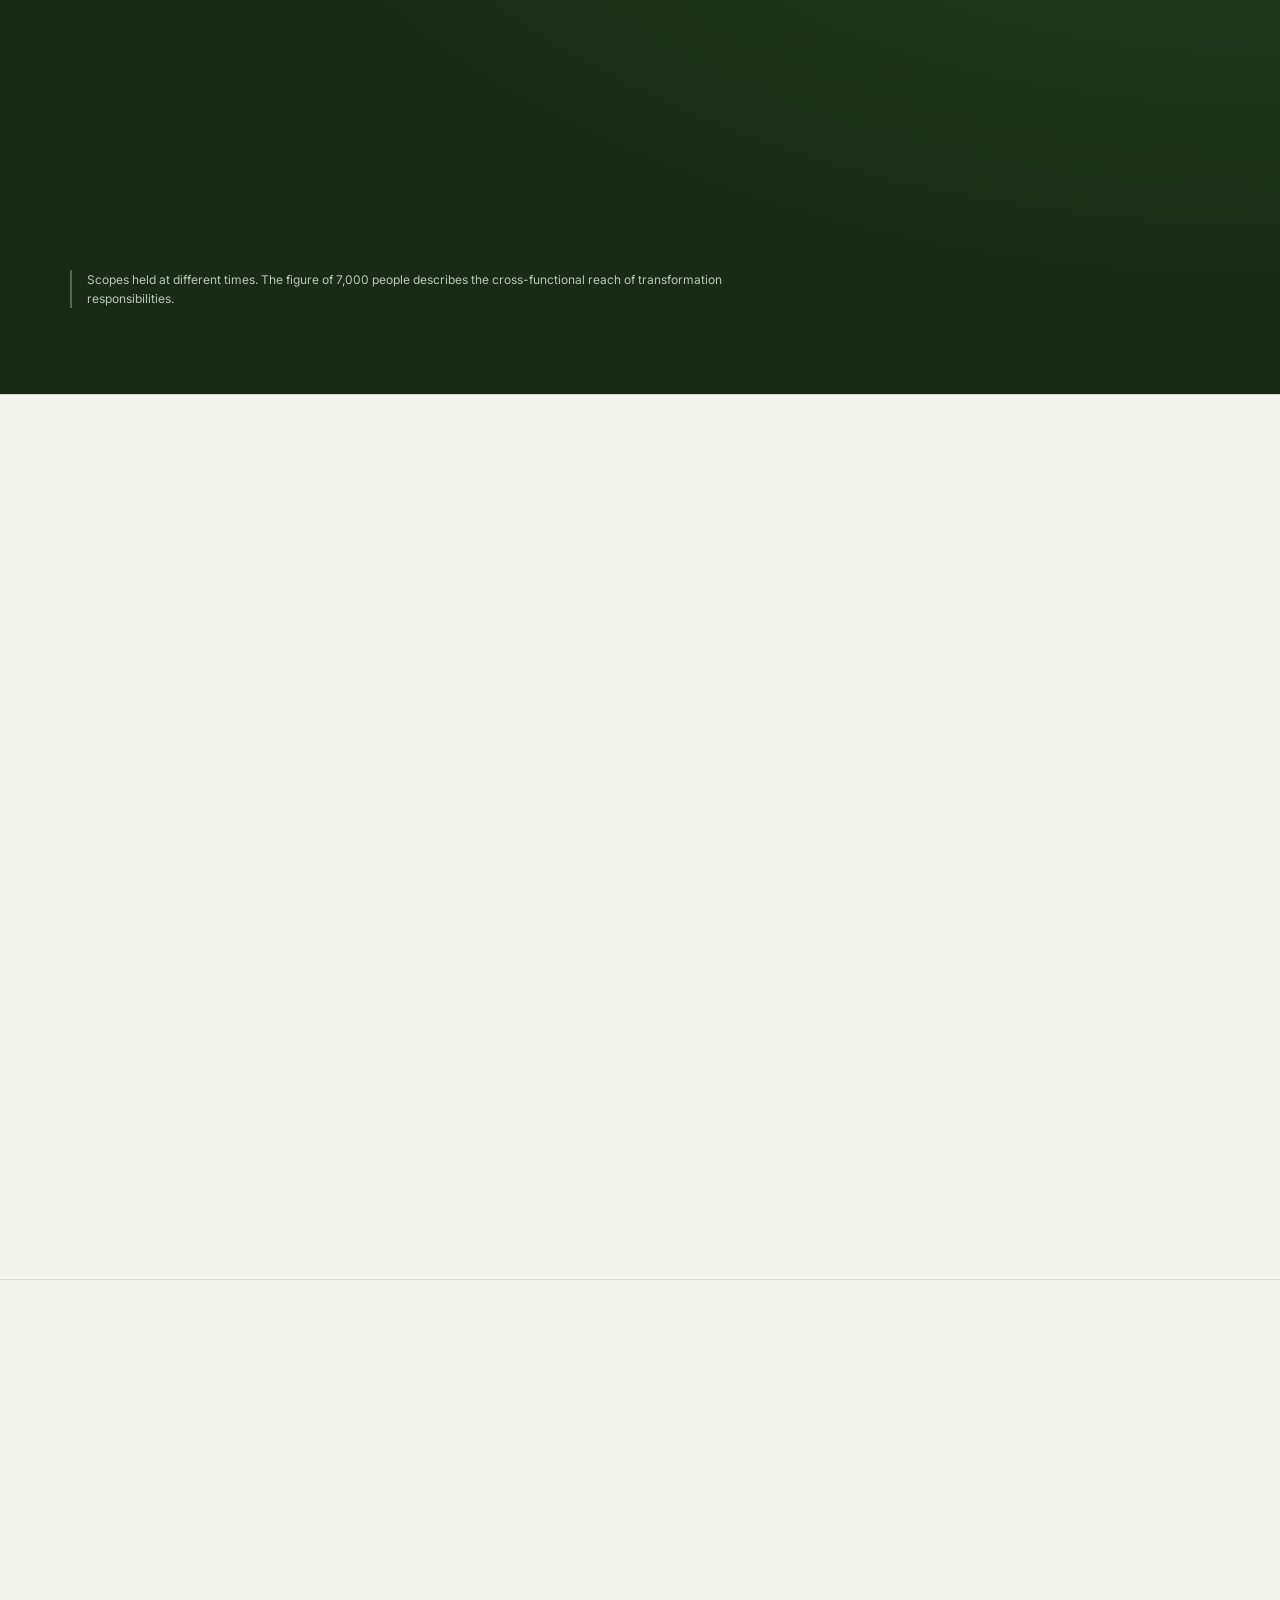
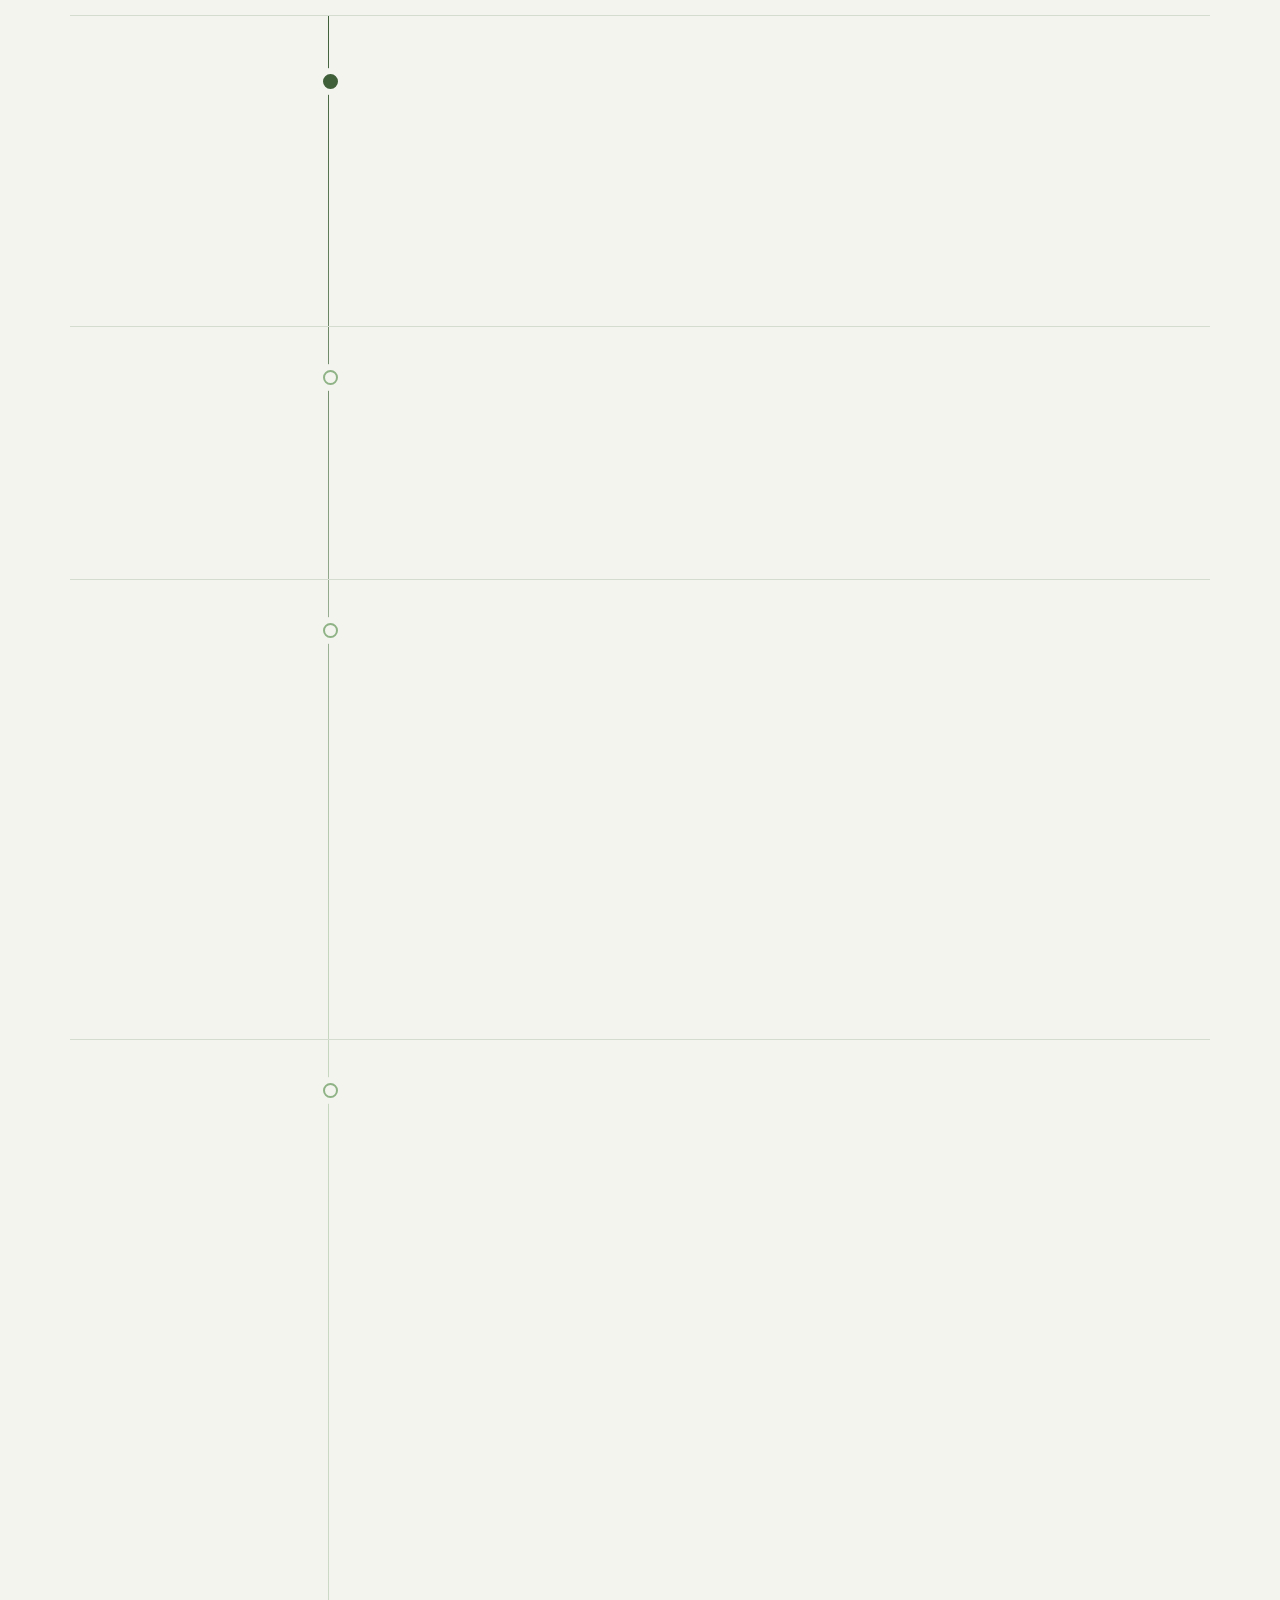
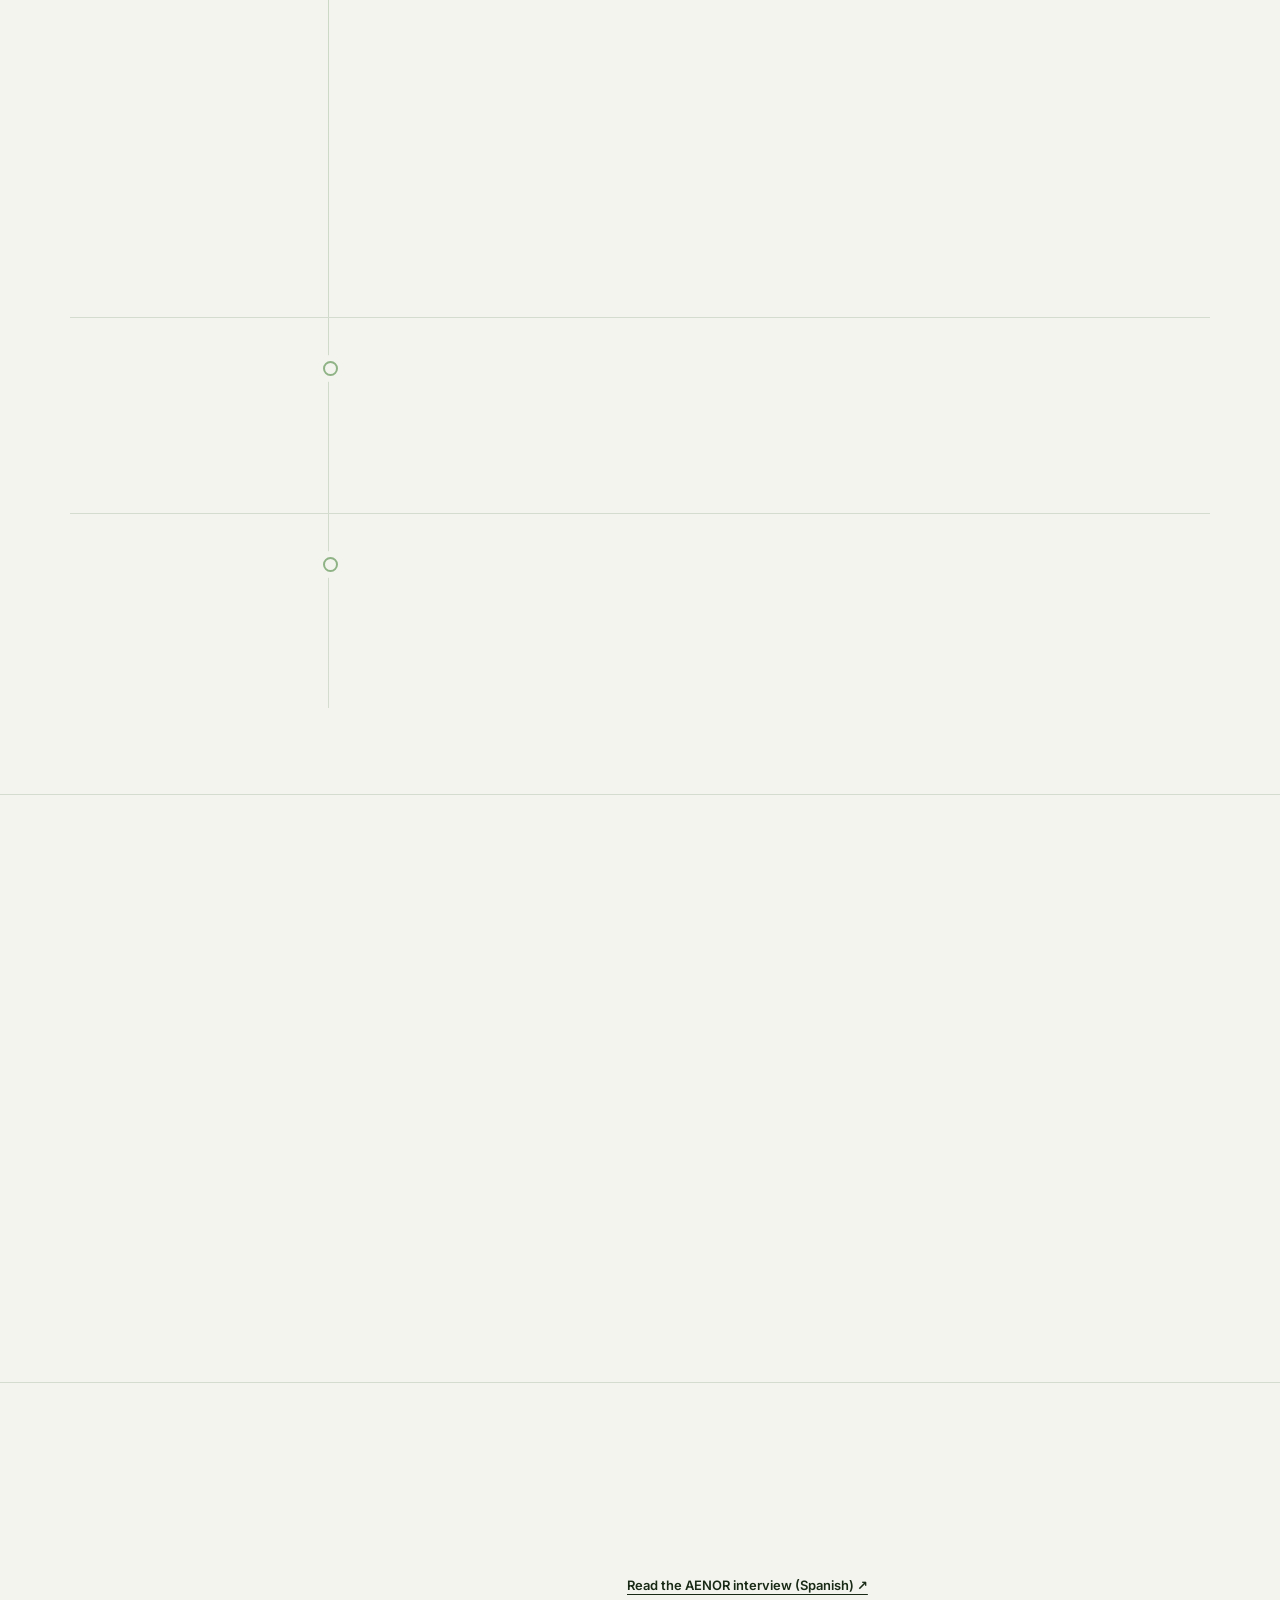
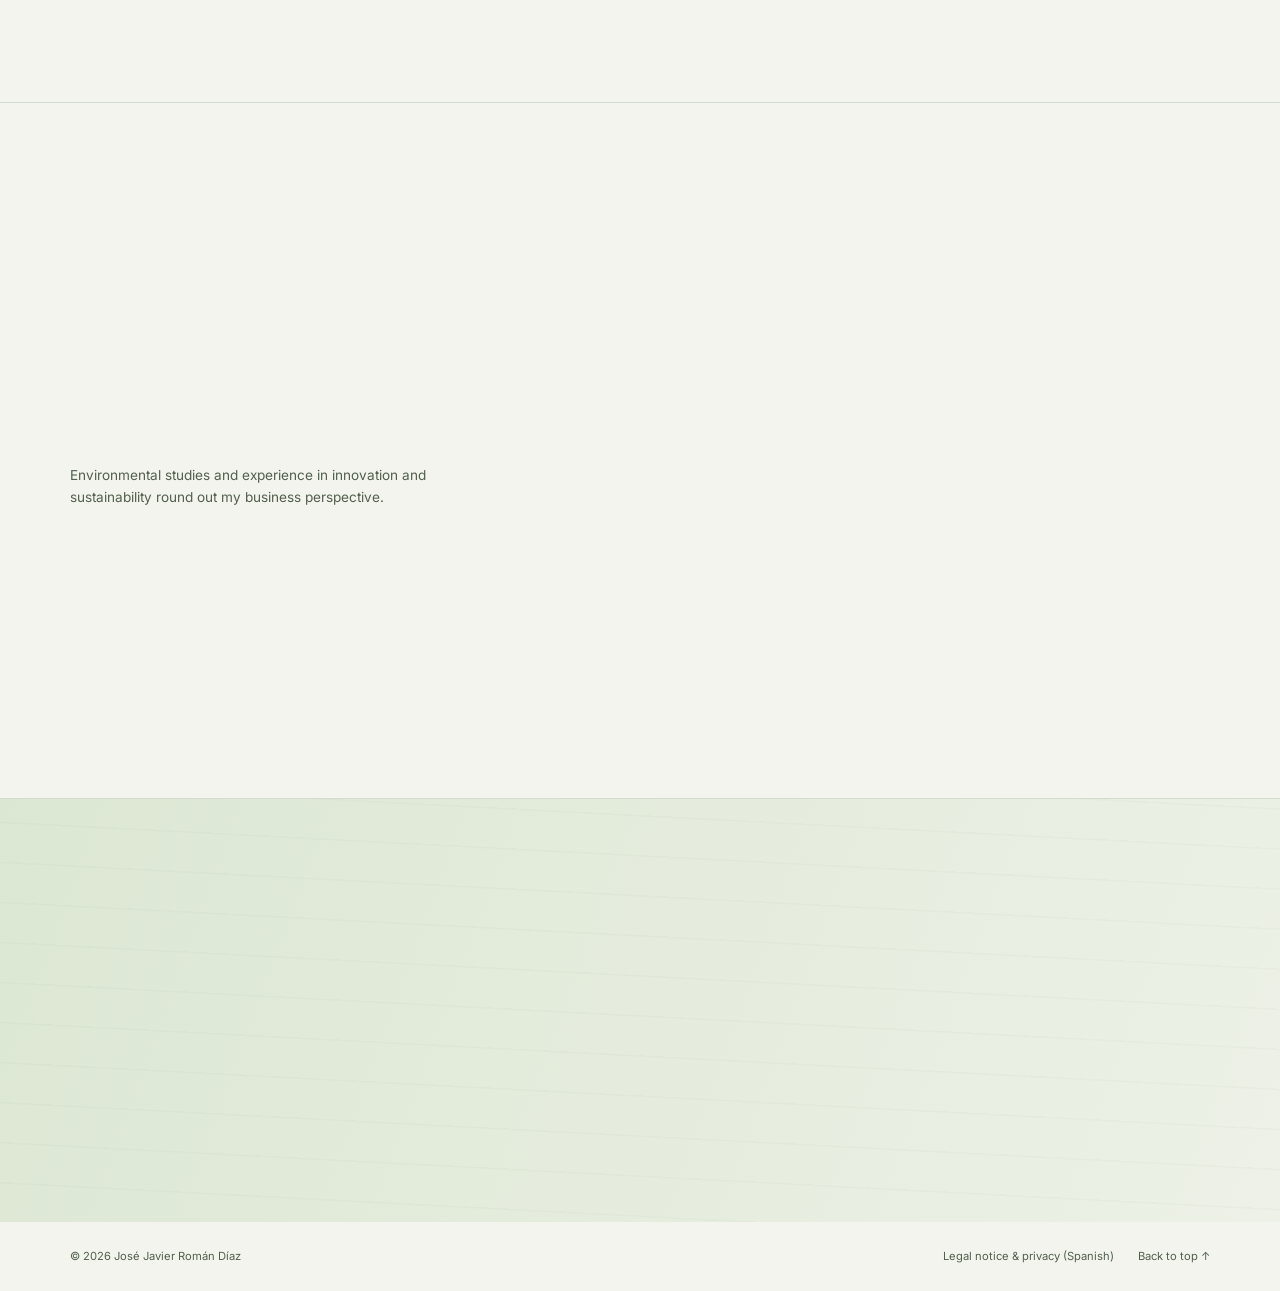
==== commit 6837c29e: "Recupera dinamismo visual, contadores animados y cronología profesional" ====
--- a/en/index.html
+++ b/en/index.html
@@ -5,13 +5,13 @@
 <link rel="canonical" href="https://www.josejavierroman.com/en/"><link rel="alternate" hreflang="es" href="https://www.josejavierroman.com/"><link rel="alternate" hreflang="en" href="https://www.josejavierroman.com/en/"><link rel="alternate" hreflang="x-default" href="https://www.josejavierroman.com/">
 <meta property="og:type" content="profile"><meta property="og:site_name" content="José Javier Román Díaz"><meta property="og:title" content="José Javier Román | General Management &amp; Operations"><meta property="og:description" content="General Manager at plexo, with experience in regional leadership, multi-site operations, business transformation and management team development."><meta property="og:locale" content="en_GB"><meta property="og:locale:alternate" content="es_ES"><meta property="og:url" content="https://www.josejavierroman.com/en/"><meta property="og:image" content="https://www.josejavierroman.com/img/jose-javier-roman-plexo.jpg"><meta property="og:image:width" content="1254"><meta property="og:image:height" content="1254"><meta property="og:image:alt" content="Portrait of José Javier Román Díaz, General Manager at plexo"><meta name="twitter:card" content="summary"><meta name="twitter:title" content="José Javier Román | General Management &amp; Operations"><meta name="twitter:description" content="General Manager at plexo, with experience in regional leadership, multi-site operations, business transformation and management team development."><meta name="twitter:image" content="https://www.josejavierroman.com/img/jose-javier-roman-plexo.jpg">
 <link rel="icon" href="/favicon.ico" sizes="any"><link rel="icon" href="/favicon-32.png" sizes="32x32" type="image/png"><link rel="apple-touch-icon" href="/apple-touch-icon.png"><link rel="manifest" href="/site.webmanifest"><meta name="theme-color" content="#3F5F39"><meta name="apple-mobile-web-app-title" content="JJ Román">
-<link rel="preload" href="/fonts/inter-latin.woff2" as="font" type="font/woff2" crossorigin><link rel="preload" href="/fonts/source-serif-4-latin.woff2" as="font" type="font/woff2" crossorigin><link rel="preload" href="/img/jose-javier-roman-plexo.jpg" as="image" fetchpriority="high"><link rel="stylesheet" href="/css/main.css?v=20261117"><script type="application/ld+json">{"@context": "https://schema.org", "@graph": [{"@type": "WebSite", "@id": "https://www.josejavierroman.com/#website", "url": "https://www.josejavierroman.com/", "name": "José Javier Román Díaz", "inLanguage": ["es", "en"], "publisher": {"@id": "https://www.josejavierroman.com/#person"}}, {"@type": "ProfilePage", "@id": "https://www.josejavierroman.com/en/#profilepage", "url": "https://www.josejavierroman.com/en/", "name": "José Javier Román | General Management & Operations", "inLanguage": "en", "isPartOf": {"@id": "https://www.josejavierroman.com/#website"}, "mainEntity": {"@id": "https://www.josejavierroman.com/#person"}, "dateModified": "2026-11-17T00:16:35+01:00"}, {"@type": "Person", "@id": "https://www.josejavierroman.com/#person", "name": "José Javier Román Díaz", "givenName": "José Javier", "familyName": "Román Díaz", "url": "https://www.josejavierroman.com/", "image": "https://www.josejavierroman.com/img/jose-javier-roman-plexo.jpg", "jobTitle": "General Manager", "worksFor": {"@type": "Organization", "name": "plexo", "url": "https://grupoplexo.es/"}, "description": "General Manager at plexo, with experience in regional leadership, multi-site operations, business transformation and management team development.", "knowsAbout": ["General management", "Regional management", "Operations leadership", "Multi-site operations", "Digital transformation", "Process redesign", "Business development", "Team development", "Management mentoring"], "alumniOf": [{"@type": "EducationalOrganization", "name": "Esade"}, {"@type": "EducationalOrganization", "name": "ISDI"}, {"@type": "EducationalOrganization", "name": "Sisteplant"}, {"@type": "EducationalOrganization", "name": "University of Seville"}, {"@type": "EducationalOrganization", "name": "Escuela de Organización Industrial"}, {"@type": "EducationalOrganization", "name": "Pablo de Olavide University"}], "sameAs": ["https://www.linkedin.com/in/josejavierroman/"]}]}</script><script src="/js/main.js?v=20261117" defer></script>
-</head><body><a class="skip" href="#contenido">Skip to content</a><header><div class="wrap bar"><a class="brand" href="#inicio"><span class="monogram" aria-hidden="true">JR</span><span>José Javier<br>Román Díaz</span></a><div class="nav-area"><nav id="primary-nav" aria-label="Main"><a href="#perfil">Profile</a><a href="#trayectoria">Experience</a><a href="#metodo">How I lead</a><a href="#formacion">Education</a><a href="#contacto">Contact</a></nav><div class="languages" aria-label="Language"><a href="/" lang="es" hreflang="es" >ES</a><a href="/en/" lang="en" hreflang="en" aria-current="page">EN</a></div><button class="menu-toggle" aria-controls="primary-nav" aria-expanded="false">Menu <span aria-hidden="true">☰</span></button></div></div></header>
+<link rel="preload" href="/fonts/inter-latin.woff2" as="font" type="font/woff2" crossorigin><link rel="preload" href="/fonts/source-serif-4-latin.woff2" as="font" type="font/woff2" crossorigin><link rel="preload" href="/img/jose-javier-roman-plexo.jpg" as="image" fetchpriority="high"><link rel="stylesheet" href="/css/main.css?v=023f20b19b25"><script type="application/ld+json">{"@context": "https://schema.org", "@graph": [{"@type": "WebSite", "@id": "https://www.josejavierroman.com/#website", "url": "https://www.josejavierroman.com/", "name": "José Javier Román Díaz", "inLanguage": ["es", "en"], "publisher": {"@id": "https://www.josejavierroman.com/#person"}}, {"@type": "ProfilePage", "@id": "https://www.josejavierroman.com/en/#profilepage", "url": "https://www.josejavierroman.com/en/", "name": "José Javier Román | General Management & Operations", "inLanguage": "en", "isPartOf": {"@id": "https://www.josejavierroman.com/#website"}, "mainEntity": {"@id": "https://www.josejavierroman.com/#person"}, "dateModified": "2026-11-17T07:32:20+01:00"}, {"@type": "Person", "@id": "https://www.josejavierroman.com/#person", "name": "José Javier Román Díaz", "givenName": "José Javier", "familyName": "Román Díaz", "url": "https://www.josejavierroman.com/", "image": "https://www.josejavierroman.com/img/jose-javier-roman-plexo.jpg", "jobTitle": "General Manager", "worksFor": {"@type": "Organization", "name": "plexo", "url": "https://grupoplexo.es/"}, "description": "General Manager at plexo, with experience in regional leadership, multi-site operations, business transformation and management team development.", "knowsAbout": ["General management", "Regional management", "Operations leadership", "Multi-site operations", "Digital transformation", "Process redesign", "Business development", "Team development", "Management mentoring"], "alumniOf": [{"@type": "EducationalOrganization", "name": "Esade"}, {"@type": "EducationalOrganization", "name": "ISDI"}, {"@type": "EducationalOrganization", "name": "Sisteplant"}, {"@type": "EducationalOrganization", "name": "University of Seville"}, {"@type": "EducationalOrganization", "name": "Escuela de Organización Industrial"}, {"@type": "EducationalOrganization", "name": "Pablo de Olavide University"}], "sameAs": ["https://www.linkedin.com/in/josejavierroman/"]}]}</script><script src="/js/main.js?v=023f20b19b25" defer></script>
+</head><body><a class="skip" href="#contenido">Skip to content</a><header><div class="reading-progress" aria-hidden="true"><span></span></div><div class="wrap bar"><a class="brand" href="#inicio"><span class="monogram" aria-hidden="true">JR</span><span>José Javier<br>Román Díaz</span></a><div class="nav-area"><nav id="primary-nav" aria-label="Main"><a href="#perfil">Profile</a><a href="#trayectoria">Experience</a><a href="#metodo">How I lead</a><a href="#formacion">Education</a><a href="#contacto">Contact</a></nav><div class="languages" aria-label="Language"><a href="/" lang="es" hreflang="es" >ES</a><a href="/en/" lang="en" hreflang="en" aria-current="page">EN</a></div><button class="menu-toggle" aria-controls="primary-nav" aria-expanded="false">Menu <span aria-hidden="true">☰</span></button></div></div></header>
 <main id="contenido"><section class="hero" id="inicio"><div class="wrap hero-grid"><div><span class="eyebrow">General management · Regional leadership · Operations</span><h1>José Javier Román Díaz</h1><p class="hero-claim">Business. Teams.<br><em>Results.</em></p><p class="lead">I transform people-intensive organisations by connecting strategy, operations and management team development.</p><div class="now"><a href="https://grupoplexo.es/">General Manager at plexo ↗</a><small>Since November 2026</small><p>Industrial laundry and textile rental with national ambitions in Spain.</p></div><div class="actions"><a class="btn" href="#trayectoria">Explore my experience <span aria-hidden="true">↓</span></a><a class="text-link" href="#contacto">Get in touch ↗</a></div></div><figure class="portrait"><img src="/img/jose-javier-roman-plexo.jpg" width="1254" height="1254" alt="Portrait of José Javier Román Díaz, General Manager at plexo" fetchpriority="high"><figcaption><strong>Industry and services</strong>Industrial laundry · Textile services · Mobility</figcaption></figure></div></section>
 <section class="section" id="perfil"><div class="wrap profile-grid"><div><span class="eyebrow">Profile</span><h2>One career, three perspectives.</h2><p class="intro">Business leadership, multi-site operations and transformation. The experience of connecting all three.</p><div class="tags"><span class="tag">General management</span><span class="tag">Regional management</span><span class="tag">Operations leadership</span><span class="tag">Multi-site operations</span><span class="tag">Digital transformation</span><span class="tag">Process redesign</span></div></div><div class="profile-text"><p>My career has focused on people-intensive organisations with multi-site operations in changing, highly regulated environments.</p><p>I combine general and regional management with operations leadership and executive transformation responsibilities. This perspective connects business priorities with processes, customer service and team capabilities.</p><p>I have driven digitalisation, process redesign, team restructuring, stronger management practices and new business lines. Training and mentoring current and future managers is part of how I lead.</p></div></div></section>
-<section class="section scale" id="cifras"><div class="wrap"><span class="eyebrow">Scope of responsibilities</span><h2>Experience in complex organisations.</h2><div class="scale-grid"><article class="scale-item"><p class="company">ILUNION · Regional management</p><b>≈1,200</b><span>people</span><p>€40 million in revenue</p></article><article class="scale-item"><p class="company">Vecttor · Cabify Group · Regional management</p><b>≈700</b><span>people</span><p>€35 million in revenue</p></article><article class="scale-item"><p class="company">ILUNION · Executive transformation</p><b>≈7,000</b><span>people in the organisation</span><p>Cross-functional scope, across departments and sites</p></article></div><p class="scale-note">Scopes held at different times. The figure of 7,000 people describes the cross-functional reach of transformation responsibilities.</p></div></section>
+<section class="section scale" id="cifras"><div class="wrap"><span class="eyebrow">Scope of responsibilities</span><h2>Experience in complex organisations.</h2><div class="scale-grid"><article class="scale-item"><p class="company">ILUNION · Regional management</p><b><span class="counter" data-counter="1200" data-prefix="≈"><span class="counter-value" aria-hidden="true">≈1,200</span><span class="sr-only">≈1,200</span></span></b><span>people</span><p class="scale-detail">€<span class="counter" data-counter="40" data-prefix=""><span class="counter-value" aria-hidden="true">40</span><span class="sr-only">40</span></span> million in revenue</p></article><article class="scale-item"><p class="company">Vecttor · Cabify Group · Regional management</p><b><span class="counter" data-counter="700" data-prefix="≈"><span class="counter-value" aria-hidden="true">≈700</span><span class="sr-only">≈700</span></span></b><span>people</span><p class="scale-detail">€<span class="counter" data-counter="35" data-prefix=""><span class="counter-value" aria-hidden="true">35</span><span class="sr-only">35</span></span> million in revenue</p></article><article class="scale-item"><p class="company">ILUNION · Executive transformation</p><b><span class="counter" data-counter="7000" data-prefix="≈"><span class="counter-value" aria-hidden="true">≈7,000</span><span class="sr-only">≈7,000</span></span></b><span>people in the organisation</span><p class="scale-detail">Cross-functional scope, across departments and sites</p></article></div><p class="scale-note">Scopes held at different times. The figure of 7,000 people describes the cross-functional reach of transformation responsibilities.</p></div></section>
 <section class="section" id="especialidades"><div class="wrap"><span class="eyebrow">Where I contribute</span><h2>From strategy to execution.</h2><div class="areas"><article class="area"><span class="number">01</span><h3>Business and operations</h3><p>Aligning priorities, resources, customer service and performance follow-up across multi-site networks.</p></article><article class="area"><span class="number">02</span><h3>Business transformation</h3><p>Digitalisation and process redesign to bring strategic decisions into day-to-day management.</p></article><article class="area"><span class="number">03</span><h3>Teams and leadership development</h3><p>Strengthening the organisation and developing managers with sound judgement, autonomy and shared goals.</p></article></div><article class="case"><div><span class="eyebrow">An example · ITURRI · 2024–2025</span><h3>A new function for a hybrid operating model.</h3><div class="tags"><span class="tag">Organisational design</span><span class="tag">Operating model</span><span class="tag">Partner network</span><span class="tag">Business development</span></div></div><div><p>I established the laundry management function to help define the strategic plan for the workwear rental business.</p><p>The model combined owned plants and partners. My contribution included reviewing the network and expanding it with additional supporting facilities. From January 2025, I also held responsibility for healthcare business development.</p></div></article></div></section>
-<section class="section" id="trayectoria"><div class="wrap"><span class="eyebrow">Experience</span><h2>Leadership from different perspectives.</h2><p class="intro">A career in industry and services, combining business, operations and transformation responsibilities.</p><div class="timeline"><div class="company-block"><div><p class="company-heading">plexo</p></div><div><article class="role"><time>November 2026–present</time><h3>General Manager</h3><p>General management of plexo, an industrial laundry and textile rental project with national ambitions in Spain.</p><p>Setting business priorities, developing the management team and coordinating operations across the network. Promoting shared goals, clear responsibilities, collaboration across sites and customer focus.</p></article></div></div><div class="company-block"><div><p class="company-heading">Vecttor · Cabify Group</p></div><div><article class="role"><time>May 2025–October 2026</time><h3>Regional Director (Regional Manager) · Southern Spain &amp; Valencia</h3><p>Regional management of Vecttor (Cabify Group) in Andalusia and Valencia: approximately 700 people and €35 million in revenue.</p><p>Management of multi-site operations in a changing, regulated environment, aligning teams, customer service and business priorities.</p></article></div></div><div class="company-block"><div><p class="company-heading">ITURRI</p><p class="company-note">Concurrent responsibilities</p></div><div><article class="role"><time>January–May 2025</time><h3>Business Development Manager · Healthcare</h3><p>Healthcare business development: customer needs, proposal preparation and opportunity follow-up with ITURRI teams.</p><p>Held concurrently with the laundry management role.</p></article><article class="role"><time>January 2024–May 2025</time><h3>Laundry Manager</h3><p>Established the laundry management function to help define the strategic plan for a workwear rental business combining owned plants and partners.</p><p>Reviewed and expanded the network of laundry facilities supporting the business. From January 2025, also held responsibility for healthcare business development.</p></article></div></div><div class="company-block"><div><p class="company-heading">ILUNION</p><p class="company-note">CLINTEX and ILUNION were part of the same group; these roles were held concurrently.</p></div><div><article class="role"><time>February 2021–May 2023</time><h3>Regional Director · ILUNION Industrial Laundry</h3><p>Regional management of industrial laundry operations: approximately 1,200 people and €40 million in revenue.</p><p>Management of multi-site operations, teams and service, aligned with business priorities.</p></article><article class="role"><time>February 2021–May 2023</time><h3>Director of Innovation &amp; Sustainability</h3><p>Leadership of innovation and sustainability initiatives in industrial laundry, from business priorities through to implementation.</p><p>Held concurrently with the regional management role.</p></article><article class="role"><time>March 2018–February 2021</time><h3>Executive Director of Transformation, Innovation &amp; Excellence</h3><p>Executive leadership of transformation, innovation and operational excellence, with a cross-functional scope across an organisation of approximately 7,000 people.</p><p>Coordination across functions and sites to connect transformation priorities with processes and management practices.</p></article><article class="role"><time>October 2008–March 2018</time><h3>Operations Director · ILUNION Industrial Laundry</h3><p>Management of industrial laundry operations, coordinating site activity, service quality and business priorities.</p><p>Held concurrently with the general management of CLINTEX, within the same group.</p></article></div></div><div class="company-block"><div><p class="company-heading">CLINTEX</p><p class="company-note">CLINTEX and ILUNION were part of the same group; these roles were held concurrently.</p></div><div><article class="role"><time>October 2008–September 2018</time><h3>General Manager</h3><p>General management of CLINTEX and its business priorities. Held concurrently with responsibilities at ILUNION, under a common parent company.</p></article></div></div><div class="company-block"><div><p class="company-heading">Novotec Consultores</p></div><div><article class="role"><time>March 2006–September 2008</time><h3>Consulting &amp; Auditing</h3><p>Consulting and auditing: information analysis, evidence review and recommendations for assigned projects.</p></article></div></div></div></div></section>
+<section class="section" id="trayectoria"><div class="wrap"><span class="eyebrow">Experience</span><h2>Leadership from different perspectives.</h2><p class="intro">A career in industry and services, combining business, operations and transformation responsibilities.</p><div class="timeline"><div class="company-block is-current"><div><p class="company-heading">plexo</p><p class="company-period">2026–present</p></div><div><article class="role"><time>November 2026–present</time><h3>General Manager</h3><p>General management of plexo, an industrial laundry and textile rental project with national ambitions in Spain.</p><p>Setting business priorities, developing the management team and coordinating operations across the network. Promoting shared goals, clear responsibilities, collaboration across sites and customer focus.</p></article></div></div><div class="company-block"><div><p class="company-heading">Vecttor · Cabify Group</p><p class="company-period">2025–2026</p></div><div><article class="role"><time>May 2025–October 2026</time><h3>Regional Director (Regional Manager) · Southern Spain &amp; Valencia</h3><p>Regional management of Vecttor (Cabify Group) in Andalusia and Valencia: approximately 700 people and €35 million in revenue.</p><p>Management of multi-site operations in a changing, regulated environment, aligning teams, customer service and business priorities.</p></article></div></div><div class="company-block"><div><p class="company-heading">ITURRI</p><p class="company-period">2024–2025</p><p class="company-note">Concurrent responsibilities</p></div><div><article class="role"><time>January–May 2025</time><h3>Business Development Manager · Healthcare</h3><p>Healthcare business development: customer needs, proposal preparation and opportunity follow-up with ITURRI teams.</p><p>Held concurrently with the laundry management role.</p></article><article class="role"><time>January 2024–May 2025</time><h3>Laundry Manager</h3><p>Established the laundry management function to help define the strategic plan for a workwear rental business combining owned plants and partners.</p><p>Reviewed and expanded the network of laundry facilities supporting the business. From January 2025, also held responsibility for healthcare business development.</p></article></div></div><div class="company-block"><div><p class="company-heading">ILUNION</p><p class="company-period">2008–2023</p><p class="company-note">CLINTEX and ILUNION were part of the same group; these roles were held concurrently.</p></div><div><article class="role"><time>February 2021–May 2023</time><h3>Regional Director · ILUNION Industrial Laundry</h3><p>Regional management of industrial laundry operations: approximately 1,200 people and €40 million in revenue.</p><p>Management of multi-site operations, teams and service, aligned with business priorities.</p></article><article class="role"><time>February 2021–May 2023</time><h3>Director of Innovation &amp; Sustainability</h3><p>Leadership of innovation and sustainability initiatives in industrial laundry, from business priorities through to implementation.</p><p>Held concurrently with the regional management role.</p></article><article class="role"><time>March 2018–February 2021</time><h3>Executive Director of Transformation, Innovation &amp; Excellence</h3><p>Executive leadership of transformation, innovation and operational excellence, with a cross-functional scope across an organisation of approximately 7,000 people.</p><p>Coordination across functions and sites to connect transformation priorities with processes and management practices.</p></article><article class="role"><time>October 2008–March 2018</time><h3>Operations Director · ILUNION Industrial Laundry</h3><p>Management of industrial laundry operations, coordinating site activity, service quality and business priorities.</p><p>Held concurrently with the general management of CLINTEX, within the same group.</p></article></div></div><div class="company-block"><div><p class="company-heading">CLINTEX</p><p class="company-period">2008–2018</p><p class="company-note">CLINTEX and ILUNION were part of the same group; these roles were held concurrently.</p></div><div><article class="role"><time>October 2008–September 2018</time><h3>General Manager</h3><p>General management of CLINTEX and its business priorities. Held concurrently with responsibilities at ILUNION, under a common parent company.</p></article></div></div><div class="company-block"><div><p class="company-heading">Novotec Consultores</p><p class="company-period">2006–2008</p></div><div><article class="role"><time>March 2006–September 2008</time><h3>Consulting &amp; Auditing</h3><p>Consulting and auditing: information analysis, evidence review and recommendations for assigned projects.</p></article></div></div></div></div></section>
 <section class="section" id="metodo"><div class="wrap approach-grid"><div><span class="eyebrow">How I lead</span><h2>Clarity to decide.<br>Teams to move forward.</h2><p class="quote">Clear priorities, autonomy with accountability and follow-through on execution.</p></div><ol class="steps"><li><span class="number">01</span><div><h3>Understand the business</h3><p>Read the operation, listen to customers and teams, and define priorities.</p></div></li><li><span class="number">02</span><div><h3>Agree responsibilities</h3><p>Translate strategy into shared goals and give managers the authority to make decisions.</p></div></li><li><span class="number">03</span><div><h3>Develop managers</h3><p>Train and mentor those leading the business and support changes within the team.</p></div></li><li><span class="number">04</span><div><h3>Follow through</h3><p>Review activity, processes and indicators to inform and adjust decisions.</p></div></li></ol></div></section>
 <section class="section" id="publicaciones"><div class="wrap profile-grid"><div><span class="eyebrow">Interviews and publications · AENOR · 2020</span><h2>Management and teams in a crisis.</h2></div><div class="profile-text"><p>In October 2020, AENOR interviewed me during my executive role at ILUNION Industrial Laundry. The conversation covers management systems, team coordination and service continuity during the pandemic.</p><div class="actions"><a class="text-link" href="https://revista.aenor.com/362/nuestro-sistema-de-gestion-integrado-y-maduro-nos-ha-ayudado.html">Read the AENOR interview (Spanish) ↗</a></div></div></div></section><section class="section" id="formacion"><div class="wrap education-grid"><div><span class="eyebrow">Education</span><h2>Business, transformation and continuous improvement.</h2><p class="intro">A foundation combining business strategy, management, digital transformation and industrial knowledge.</p><p class="small-note">Environmental studies and experience in innovation and sustainability round out my business perspective.</p></div><ul class="education-list"><li><time>2021–2022</time><div><h3>Esade</h3><p>Strategic Management</p></div></li><li><time>2019</time><div><h3>ISDI</h3><p>Digital Business Executive · Digital Transformation</p></div></li><li><time>2018</time><div><h3>Sisteplant</h3><p>Black Belt Lean Six Sigma · Industrial Organisation</p></div></li><li><time>2010–2011</time><div><h3>University of Seville</h3><p>Master of Business Administration (MBA)</p></div></li><li><time>2004–2005</time><div><h3>Escuela de Organización Industrial</h3><p>Master in Environmental Engineering and Management</p></div></li><li><time>1999–2004</time><div><h3>Pablo de Olavide University</h3><p>Licenciatura · Environmental Science</p></div></li></ul></div></section>
 <section class="section contact-section" id="contacto"><div class="wrap"><span class="eyebrow">Contact</span><h2>Let’s talk about business,<br>transformation and leadership.</h2><p class="intro">You can reach me by email or through LinkedIn.</p><div class="contact-links"><a class="email" href="mailto:jjroman@josejavierroman.com">jjroman@josejavierroman.com</a><a class="btn" href="https://www.linkedin.com/in/josejavierroman/">LinkedIn <span aria-hidden="true">↗</span></a></div></div></section></main>
--- a/css/main.css
+++ b/css/main.css
@@ -1,3 +1,23 @@
 @font-face{font-family:Inter;font-style:normal;font-weight:100 900;font-display:swap;src:url(/fonts/inter-latin.woff2) format("woff2")}@font-face{font-family:Serif;font-style:normal;font-weight:200 900;font-display:swap;src:url(/fonts/source-serif-4-latin.woff2) format("woff2")}
 :root{--paper:#F3F4EE;--ink:#192A16;--green:#3F5F39;--sage:#8FB386;--muted:#52604D;--line:#D4DCCF;--white:#fff;--serif:Serif,Georgia,serif}*{box-sizing:border-box}html{scroll-behavior:smooth;scroll-padding-top:95px}body{margin:0;color:var(--ink);background:var(--paper);font-family:Inter,system-ui,sans-serif;font-size:16px;line-height:1.65}h1,h2,h3,p{margin:0}a{color:inherit;text-underline-offset:4px}a:hover{color:var(--green)}a:focus-visible,button:focus-visible{outline:3px solid var(--sage);outline-offset:5px}button{font:inherit}img{max-width:100%;display:block}.wrap{width:min(1140px,calc(100% - 64px));margin-inline:auto}.skip{position:fixed;left:24px;top:-70px;z-index:100;background:var(--ink);color:#fff;padding:12px 20px}.skip:focus{top:12px}.eyebrow{display:block;font-size:.7rem;line-height:1.6;font-weight:650;letter-spacing:.14em;text-transform:uppercase;color:var(--green)}header{position:sticky;top:0;z-index:20;background:rgba(243,244,238,.96);border-bottom:1px solid var(--line)}.bar{min-height:76px;display:flex;align-items:center;justify-content:space-between;gap:24px}.brand{display:flex;align-items:center;gap:12px;text-decoration:none;font-weight:600;font-size:.88rem;line-height:1.3}.monogram{display:grid;place-items:center;width:38px;height:38px;border:1px solid var(--green);font-family:var(--serif);font-size:1.2rem}.nav-area,nav{display:flex;align-items:center;gap:24px}nav a{font-size:.8rem;text-decoration:none;color:var(--muted)}.languages{display:flex;border-left:1px solid var(--line);padding-left:18px;gap:12px;font-size:.75rem}.languages a{text-decoration:none}.languages [aria-current]{font-weight:750;border-bottom:2px solid var(--green)}.menu-toggle{display:none}.hero{padding:65px 0 70px}.hero-grid{display:grid;grid-template-columns:1.12fr .88fr;align-items:center;gap:78px}.hero h1{font-family:var(--serif);font-size:clamp(1.15rem,1.7vw,1.4rem);font-weight:500;margin-top:20px}.hero-claim{font-family:var(--serif);font-weight:500;font-size:clamp(3rem,5.5vw,4.8rem);line-height:1.02;letter-spacing:-.045em;margin:15px 0 24px}.hero-claim em{font-weight:450;color:var(--green)}.lead{font-size:1.09rem;color:var(--muted);max-width:48ch}.now{margin-top:28px;padding-left:17px;border-left:3px solid var(--sage)}.now a{font-size:1rem;font-weight:650;text-decoration:none}.now small{display:block;font-size:.75rem;margin-top:2px;color:var(--muted)}.now p{font-size:.85rem;color:var(--muted);margin-top:7px;max-width:44ch}.actions{display:flex;flex-wrap:wrap;align-items:center;gap:18px;margin-top:29px}.btn{display:inline-flex;align-items:center;gap:20px;background:var(--green);color:white;text-decoration:none;padding:12px 20px;font-size:.81rem;font-weight:600;border:1px solid var(--green);transition:background .2s}.btn:hover{background:var(--ink);color:white}.text-link{font-size:.81rem;font-weight:600}.portrait{margin:0;position:relative}.portrait:before{content:"";position:absolute;inset:24px -21px -21px 24px;background:#E0E7D9;z-index:-1}.portrait img{width:100%;height:auto;aspect-ratio:4/5;object-fit:cover;object-position:50% 45%;border-radius:2px}.portrait figcaption{position:absolute;bottom:20px;left:20px;right:20px;background:rgba(243,244,238,.96);padding:15px 18px;font-size:.71rem;color:var(--muted)}.portrait figcaption strong{display:block;color:var(--ink);font-size:.78rem;margin-bottom:3px}.section{padding:86px 0;border-top:1px solid var(--line)}h2{font-family:var(--serif);font-size:clamp(2rem,3.4vw,3.05rem);line-height:1.12;letter-spacing:-.025em;font-weight:450;margin:12px 0 20px;max-width:25ch}.intro{color:var(--muted);max-width:65ch}.profile-grid{display:grid;grid-template-columns:.9fr 1.1fr;gap:80px}.profile-text p{color:var(--muted);font-size:.98rem}.profile-text p+p{margin-top:17px}.tags{display:flex;flex-wrap:wrap;gap:8px;margin-top:23px}.tag{font-size:.71rem;line-height:1.4;border:1px solid var(--line);padding:7px 10px}.scale{background:var(--ink);color:var(--paper)}.scale .eyebrow{color:#B8D0AE}.scale h2{max-width:28ch}.scale-grid{display:grid;grid-template-columns:repeat(3,1fr);gap:32px;margin-top:40px}.scale-item{padding:24px 0 10px;border-top:1px solid #65785B}.scale-item .company{font-size:.72rem;color:#C4D2BC;min-height:43px}.scale-item b{display:block;font-family:var(--serif);font-weight:500;letter-spacing:-.04em;font-size:3.5rem;line-height:1.1;margin:16px 0 3px}.scale-item span{display:block;font-size:.9rem}.scale-item p{font-size:.82rem;margin-top:12px;color:#D2DFCC}.scale-note{font-size:.75rem;color:#B9C8B3;margin-top:30px;max-width:82ch}.areas{display:grid;grid-template-columns:repeat(3,1fr);gap:35px;margin-top:43px}.area{border-top:1px solid var(--green);padding-top:20px}.number{font-family:var(--serif);font-size:1.1rem;color:var(--green)}h3{font-family:var(--serif);font-size:1.4rem;line-height:1.25;font-weight:550;margin:14px 0 12px}.area p{font-size:.91rem;color:var(--muted)}.case{display:grid;grid-template-columns:1fr 1fr;gap:65px;background:#E5EBDD;padding:40px;margin-top:48px}.case h3{font-size:1.9rem;font-weight:450;margin:13px 0 0}.case p{font-size:.94rem;color:var(--muted)}.case p+p{margin-top:14px}.case .tag{border-color:#BCCAB4}.timeline{margin-top:48px}.company-block{display:grid;grid-template-columns:235px 1fr;gap:46px;padding:36px 0;border-top:1px solid var(--line)}.company-heading{font-size:.85rem;font-weight:650}.company-note{font-size:.74rem;color:var(--muted);margin-top:10px;max-width:26ch}.role+.role{margin-top:26px;padding-top:26px;border-top:1px solid var(--line)}.role time{font-size:.72rem;color:var(--green);text-transform:uppercase;letter-spacing:.025em}.role h3{font-size:1.25rem;font-family:Inter,system-ui,sans-serif;font-weight:550;margin:7px 0 13px}.role p{font-size:.91rem;color:var(--muted);max-width:76ch}.role p+p{margin-top:9px}.current-label{display:inline-block;background:#E0E7D9;color:var(--green);font-size:.64rem;padding:3px 8px;margin-left:10px}.approach-grid{display:grid;grid-template-columns:1fr 1fr;gap:85px}.quote{font-family:var(--serif);font-size:1.4rem;line-height:1.4;color:var(--green);max-width:27ch;margin-top:30px}.steps{margin:0;padding:0;list-style:none}.steps li{display:grid;grid-template-columns:30px 1fr;gap:20px;border-top:1px solid var(--line);padding:21px 0}.steps h3{font-family:Inter,system-ui,sans-serif;font-size:.96rem;margin:0 0 7px}.steps p{font-size:.87rem;color:var(--muted)}.education-grid{display:grid;grid-template-columns:.85fr 1.15fr;gap:80px}.education-list{list-style:none;padding:0;margin:0}.education-list li{border-top:1px solid var(--line);padding:19px 0;display:grid;grid-template-columns:82px 1fr;gap:20px}.education-list time{font-size:.72rem;color:var(--muted)}.education-list h3{font:600 .94rem Inter,system-ui,sans-serif;margin:0 0 6px}.education-list p{color:var(--muted);font-size:.88rem}.small-note{color:var(--muted);font-size:.85rem;margin-top:26px;max-width:42ch}.contact-section{background:#E2E9DA}.contact-section h2{max-width:30ch}.contact-section .intro{font-size:.94rem}.contact-links{display:flex;align-items:center;flex-wrap:wrap;gap:24px;margin-top:30px}.email{font-family:var(--serif);font-size:clamp(1.05rem,2.5vw,1.8rem);text-decoration:none;border-bottom:1px solid var(--green);overflow-wrap:anywhere}footer{padding:25px 0;font-size:.7rem;color:var(--muted)}.footer-bar{display:flex;justify-content:space-between;align-items:center;gap:20px}.footer-links{display:flex;gap:24px}.footer-links a{text-decoration:none}
 @media(min-width:1500px){.hero{padding-top:85px}}@media(max-width:1000px){.wrap{width:calc(100% - 48px)}.hero-grid{gap:40px}.hero-claim{font-size:3.6rem}.bar{gap:15px}.nav-area,nav{gap:15px}.brand{font-size:.75rem}.profile-grid,.approach-grid,.education-grid{gap:40px}.company-block{grid-template-columns:190px 1fr;gap:30px}.case{gap:35px;padding:30px}}@media(max-width:760px){html{scroll-padding-top:78px}.wrap{width:calc(100% - 36px)}.bar{min-height:68px;flex-wrap:wrap;position:relative;gap:0}.brand{font-size:.8rem}.brand .monogram{width:32px;height:32px}.nav-area{gap:15px}.languages{padding-left:0;border-left:0}.menu-toggle{display:block;background:transparent;border:1px solid var(--line);padding:6px 10px;margin-left:14px;color:var(--ink);font-size:.75rem}.nav-area nav{display:none;position:absolute;top:68px;left:-18px;right:-18px;padding:20px;background:var(--paper);border-bottom:1px solid var(--line);flex-direction:column;align-items:flex-start;gap:18px}.nav-area nav.is-open{display:flex}.nav-area nav a{font-size:.95rem}.hero{padding:38px 0 58px}.hero-grid{grid-template-columns:1fr;gap:35px}.hero .eyebrow{font-size:.61rem;letter-spacing:.09em}.hero h1{font-size:1.14rem;margin-top:18px}.hero-claim{font-size:clamp(2.7rem,10.6vw,4.3rem);max-width:13ch}.lead{font-size:1rem}.portrait{max-width:430px;width:calc(100% - 14px);margin:0 auto}.portrait img{aspect-ratio:1/1;object-position:50% 38%}.portrait:before{inset:14px -14px -14px 14px}.portrait figcaption{left:14px;bottom:14px;right:14px;font-size:.64rem;padding:10px 13px}.portrait figcaption strong{font-size:.71rem}.section{padding:56px 0}.profile-grid,.approach-grid,.education-grid{grid-template-columns:1fr;gap:27px}h2{font-size:2.15rem}.scale-grid{grid-template-columns:1fr;gap:19px;margin-top:30px}.scale-item{padding-top:18px;display:grid;grid-template-columns:1fr 1fr;column-gap:18px}.scale-item .company{grid-column:1/-1;min-height:auto}.scale-item b{font-size:2.9rem;margin-top:12px}.scale-item span{grid-column:1;font-size:.8rem}.scale-item p{grid-column:2;grid-row:2/4;align-self:center;margin-top:0;font-size:.8rem}.areas{grid-template-columns:1fr;gap:27px;margin-top:30px}.area h3{margin-top:8px}.case{grid-template-columns:1fr;gap:22px;margin-top:33px;padding:25px}.case h3{font-size:1.65rem}.company-block{grid-template-columns:1fr;gap:20px;padding:27px 0}.company-note{max-width:none}.role h3{font-size:1.1rem}.timeline{margin-top:30px}.quote{margin-top:20px}.education-list li{grid-template-columns:74px 1fr;gap:16px}.footer-bar{flex-direction:column;align-items:flex-start;gap:12px}.footer-links{gap:16px}.actions{gap:16px}.btn{padding:11px 16px;font-size:.77rem}}@media(prefers-reduced-motion:reduce){html{scroll-behavior:auto}*{transition:none!important}}@media print{header,.actions,.contact-links,.footer-links{display:none}.section{padding:28px 0}.hero{padding-top:0}.hero-grid{gap:30px}.portrait{max-width:200px}.scale{color:var(--ink);background:white}.scale *{color:var(--ink)!important}.company-block,.case{break-inside:avoid}}
+
+/* Visual rhythm and progressive motion. Content stays visible without JavaScript. */
+.sr-only{position:absolute;width:1px;height:1px;padding:0;margin:-1px;overflow:hidden;clip:rect(0,0,0,0);white-space:nowrap;border:0}
+header{transition:box-shadow .25s ease,background .25s ease;backdrop-filter:blur(14px)}header.is-scrolled{box-shadow:0 8px 30px #192a160d;background:#f3f4eef5}
+.reading-progress{position:absolute;bottom:-1px;left:0;right:0;height:3px;overflow:hidden;pointer-events:none}.reading-progress span{display:block;height:100%;background:var(--green);transform:scaleX(0);transform-origin:left;will-change:transform}
+#primary-nav a{position:relative;padding-block:8px;transition:color .2s ease}#primary-nav a:after{content:"";position:absolute;bottom:2px;left:0;right:0;height:2px;background:var(--green);transform:scaleX(0);transform-origin:left;transition:transform .25s ease}#primary-nav a:hover:after,#primary-nav a.is-active:after{transform:scaleX(1)}#primary-nav a.is-active{color:var(--ink);font-weight:650}
+.brand .monogram{border-radius:50%;transition:background .2s,color .2s,transform .25s}.brand:hover .monogram{background:var(--green);color:var(--paper);transform:rotate(-6deg)}
+.hero{position:relative;isolation:isolate;overflow:clip;background:linear-gradient(115deg,#e8edde7a,transparent 55%)}.hero:before{content:"";position:absolute;z-index:-1;inset:0 auto 0 -30px;width:36%;background:url('/img/textil-plexo.jpg') left center/auto 100% no-repeat;opacity:.17;mask-image:linear-gradient(to right,#000,transparent);pointer-events:none}.hero:after{content:"";position:absolute;z-index:-1;width:500px;height:500px;right:-180px;top:25%;border:1px solid #8fb38666;border-radius:50%;box-shadow:0 0 0 24px #8fb3860b,0 0 0 48px #8fb38608;pointer-events:none}.hero-grid{gap:72px}.hero-claim{font-size:clamp(3rem,5.7vw,5rem)}.hero-claim em{position:relative}.hero-claim em:after{content:"";position:absolute;left:2px;right:-9px;bottom:1px;height:8px;background:#8fb3863b;z-index:-1;transform:rotate(-1.5deg)}
+.portrait{isolation:isolate}.portrait:before{inset:21px -20px -20px 24px;border-radius:110px 10px 28px 10px;background:linear-gradient(145deg,#8fb38665,#dce5d5);transition:transform .45s}.portrait img{border-radius:110px 8px 28px 8px;box-shadow:0 24px 60px #192a1617}.portrait:hover:before{transform:translate(3px,3px)}.portrait figcaption{border:1px solid #d4dccfb3;border-radius:3px;backdrop-filter:blur(12px)}
+.btn{border-radius:3px;transition:transform .2s ease,background .2s ease,box-shadow .2s ease}.btn span{transition:transform .2s ease}.btn:hover{transform:translateY(-2px);box-shadow:0 7px 18px #192a161a}.btn:hover span{transform:translate(2px,-1px)}.text-link{transition:color .2s,text-decoration-color .2s}.tag{border-radius:3px;background:#ffffff45;transition:background .2s,border-color .2s}.tag:hover{background:#e0e7d9;border-color:var(--sage)}
+.scale{position:relative;overflow:hidden;background:radial-gradient(ellipse at 100% 0,#3f5f396b,transparent 65%),var(--ink)}.scale-grid{gap:24px}.scale-item{padding:25px 25px 28px;border:1px solid #8fb3865c;border-radius:5px;background:#ffffff04;transition:background .3s,border-color .3s,transform .3s}.scale-item:hover{background:#ffffff09;border-color:#8fb3869c;transform:translateY(-4px)}.scale-item b{font-size:clamp(3.2rem,5.7vw,4.6rem);font-variant-numeric:tabular-nums}.scale-item .counter,.scale-item .counter-value{display:inline;font:inherit}.scale-item b .counter,.scale-item b .counter-value{font:inherit}.scale-item .scale-detail{border-top:1px solid #8fb38640;padding-top:17px;margin-top:21px;min-height:63px;font-size:.87rem;color:#e1eadb}.scale-item .scale-detail .counter{font-weight:650}.scale-note{padding-left:15px;border-left:2px solid #8fb3867a;line-height:1.6}
+.areas{gap:22px}.area{padding:25px 25px 28px;border:1px solid var(--line);border-top:3px solid var(--green);background:#ffffff3d;border-radius:4px;transition:transform .3s,box-shadow .3s,border-color .3s}.area:hover{transform:translateY(-5px);box-shadow:0 15px 35px #192a160a;border-color:#8fb386}.area .number{display:inline-grid;place-items:center;width:37px;height:37px;border-radius:50%;border:1px solid #8fb3868a;font-size:.9rem}.area h3{margin-top:25px}.case{position:relative;isolation:isolate;border:1px solid #bccab4;border-radius:5px;background:linear-gradient(135deg,#e5ebdd,#eef1e8)}.case:after{content:"";position:absolute;inset:0;z-index:-1;background:repeating-linear-gradient(0deg,transparent 0 7px,#3f5f3905 7px 8px),repeating-linear-gradient(90deg,transparent 0 7px,#3f5f3905 7px 8px);pointer-events:none}
+.timeline{position:relative}.timeline:before{content:"";position:absolute;top:0;bottom:0;left:258px;width:1px;background:linear-gradient(var(--green),#8fb38677 40%,var(--line))}.company-block{position:relative}.company-block:before{content:"";position:absolute;left:253px;top:43px;width:11px;height:11px;border-radius:50%;background:var(--paper);border:2px solid var(--sage);box-shadow:0 0 0 6px var(--paper)}.company-block.is-current:before{background:var(--green);border-color:var(--green)}.company-heading{font-family:var(--serif);font-size:1.3rem;line-height:1.3}.company-period{font-size:.72rem;letter-spacing:.04em;color:var(--green);margin-top:7px}.role{padding:0 0 3px 0}.role h3{transition:color .2s}.role:hover h3{color:var(--green)}.role+.role{border-top-style:dashed}.company-block.is-current .role{padding:21px 24px;border:1px solid #bccab4;border-radius:4px;background:#e7edde80}.company-block.is-current{padding-top:30px}.company-block.is-current:before{top:58px}
+.steps li{transition:background .25s,padding .25s}.steps li:hover{background:#e7edde70;padding-left:9px}.steps .number{width:30px;height:30px;border:1px solid #8fb38688;border-radius:50%;display:grid;place-items:center;font-size:.8rem}.education-list li{transition:background .25s,padding .25s}.education-list li:hover{background:#e7edde80;padding-left:9px}.contact-section{position:relative;isolation:isolate;background:linear-gradient(110deg,#dce7d3,#edf1e7)}.contact-section:after{content:"";position:absolute;inset:0;pointer-events:none;z-index:-1;background:repeating-linear-gradient(3deg,transparent 0 38px,#3f5f3907 39px 40px)}
+.has-motion .reveal{opacity:0;transform:translateY(20px);transition:opacity .65s ease,transform .65s cubic-bezier(.2,.7,.2,1);transition-delay:0ms}.has-motion .reveal-delay-1{transition-delay:65ms}.has-motion .reveal-delay-2{transition-delay:130ms}.has-motion .reveal-delay-3{transition-delay:195ms}.has-motion .reveal-delay-4{transition-delay:260ms}.has-motion .reveal.is-visible,.has-motion .reveal:focus-within{opacity:1;transform:none}
+@media(max-width:1000px){.hero-grid{gap:40px}.timeline:before{left:205px}.company-block:before{left:200px}.scale-item{padding:21px 18px}.company-block.is-current .role{padding:18px}.hero:after{right:-290px}}
+@media(max-width:760px){.hero{padding-bottom:68px}.hero:before{width:46%;opacity:.13}.hero:after{width:360px;height:360px;top:48%;right:-230px}.hero-grid{gap:34px}.hero-claim{font-size:clamp(2.8rem,10.4vw,4.3rem)}.portrait{max-width:430px}.portrait img{border-radius:85px 6px 25px 6px}.portrait:before{inset:14px -14px -14px 16px;border-radius:85px 6px 25px 6px}.scale-grid{gap:16px}.scale-item{padding:21px 20px;column-gap:13px}.scale-item .company{font-size:.73rem;min-height:auto}.scale-item b{font-size:3.2rem;margin:15px 0 3px}.scale-item .scale-detail{margin:0;padding:0 0 0 15px;min-height:0;border-top:0;border-left:1px solid #8fb38640;line-height:1.6}.scale-item .counter,.scale-item .counter-value{font:inherit;display:inline}.scale-item b .counter,.scale-item b .counter-value{font:inherit}.area{padding:22px}.area h3{margin-top:17px}.timeline{padding-left:26px}.timeline:before{left:5px}.company-block:before{left:-26px;top:33px}.company-block.is-current:before{top:40px}.company-block.is-current .role{padding:18px}.company-period{margin-top:6px}.company-block{padding-block:29px}.company-heading{font-size:1.25rem}.nav-area{width:100%;flex-wrap:wrap;justify-content:space-between;gap:14px}.nav-area nav{display:flex;position:static;flex-direction:row;flex-wrap:wrap;padding:0 0 14px;border:0;order:2;width:100%;gap:15px}.nav-area nav a{font-size:.8rem}.menu-toggle{display:none}.has-menu .nav-area{width:auto;flex-wrap:nowrap;gap:15px}.has-menu .menu-toggle{display:inline-flex;align-items:center;min-height:40px;margin-left:0}.has-menu .nav-area nav{display:none;position:absolute;top:68px;left:-18px;right:-18px;width:auto;padding:20px;border-bottom:1px solid var(--line);background:var(--paper);flex-direction:column;flex-wrap:nowrap;align-items:stretch;gap:8px;box-shadow:0 15px 20px #192a160a}.has-menu .nav-area nav.is-open{display:flex}.has-menu .nav-area nav a{font-size:.95rem;padding-block:8px}.has-menu .nav-area nav a:after{right:auto;width:28px}.bar{row-gap:12px}.has-menu .bar{row-gap:0}}
+.has-motion .area.reveal.is-visible:hover{transform:translateY(-5px)}.has-motion .scale-item.reveal.is-visible:hover{transform:translateY(-4px)}
+@media(prefers-reduced-motion:reduce){html{scroll-behavior:auto}.reveal,.has-motion .reveal{opacity:1!important;transform:none!important;transition:none!important}*,*:before,*:after{animation:none!important;transition:none!important}.btn:hover,.area:hover,.scale-item:hover,.brand:hover .monogram,.portrait:hover:before{transform:none}.steps li:hover,.education-list li:hover{padding-left:0}}
+@media print{.reading-progress{display:none}.reveal,.has-motion .reveal{opacity:1!important;transform:none!important}.hero:before,.hero:after{display:none}.scale-item{border-color:var(--line)}.timeline:before{background:var(--line)}}
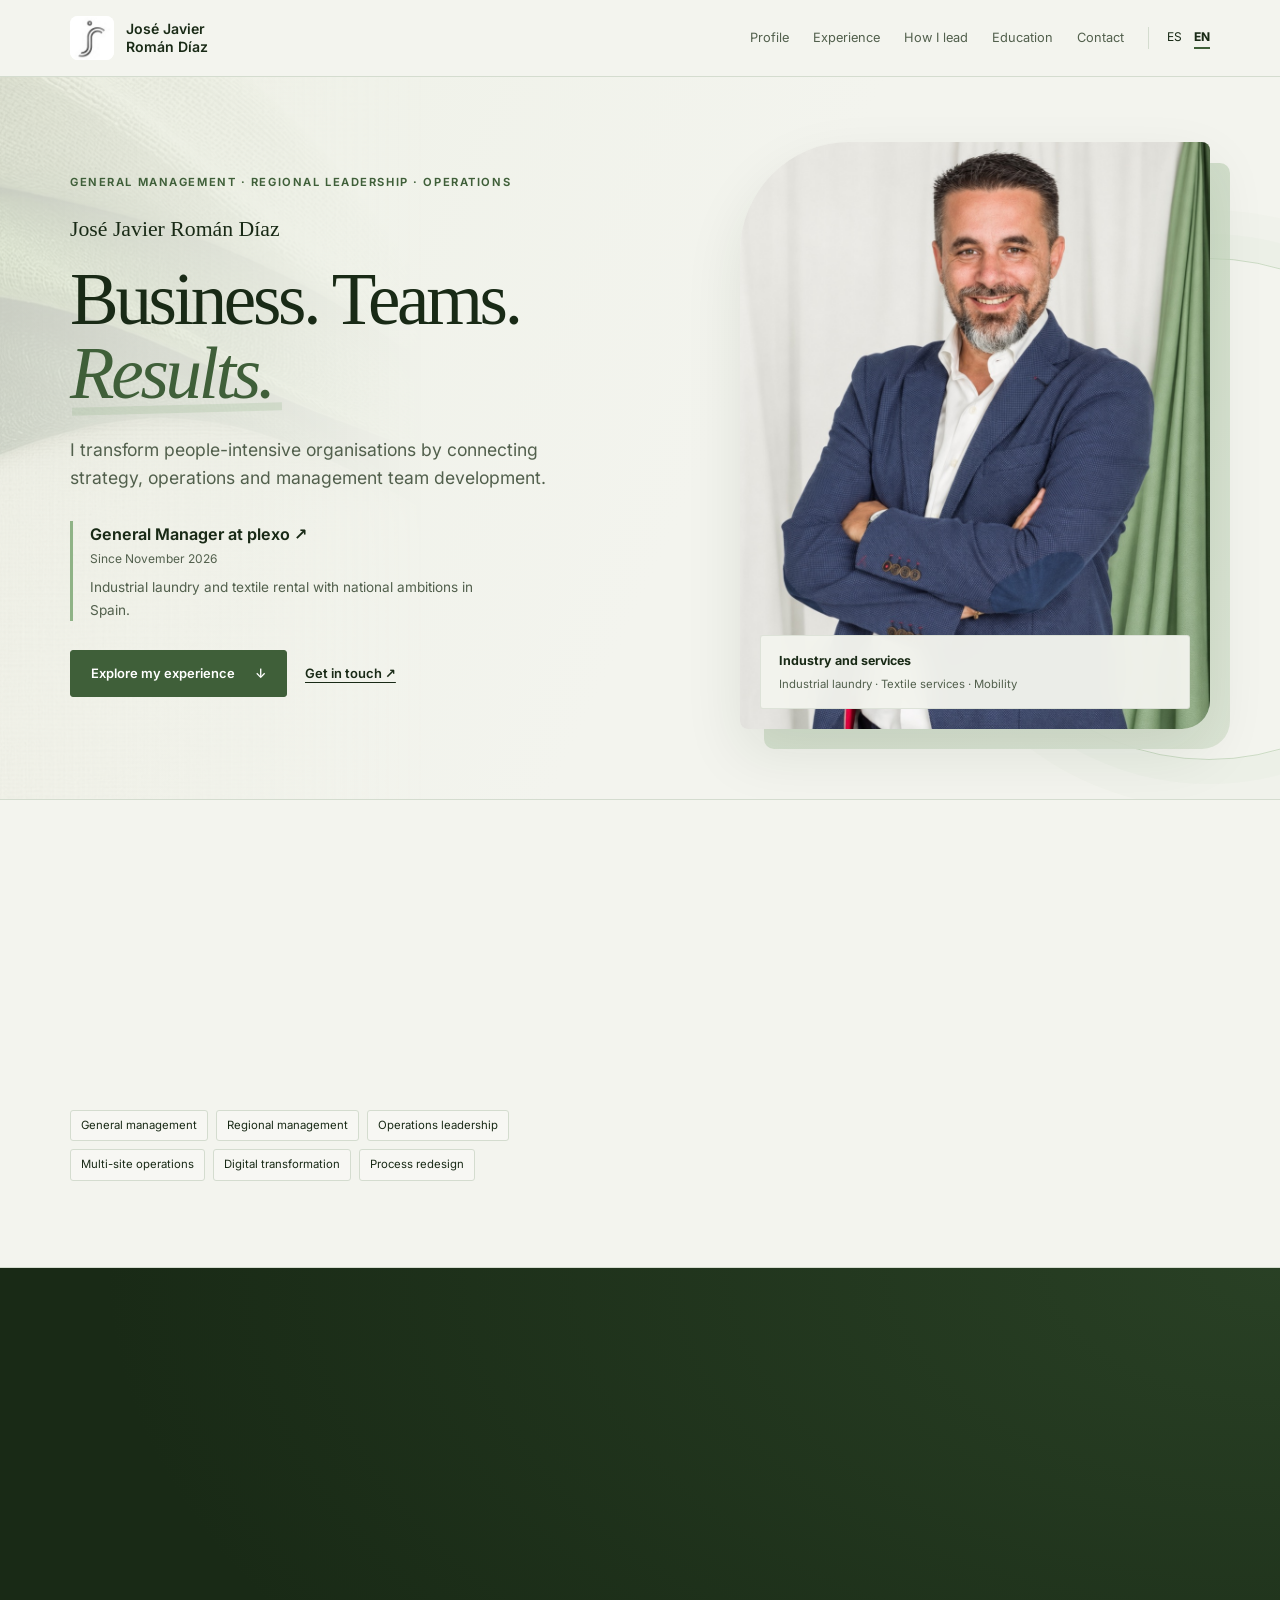
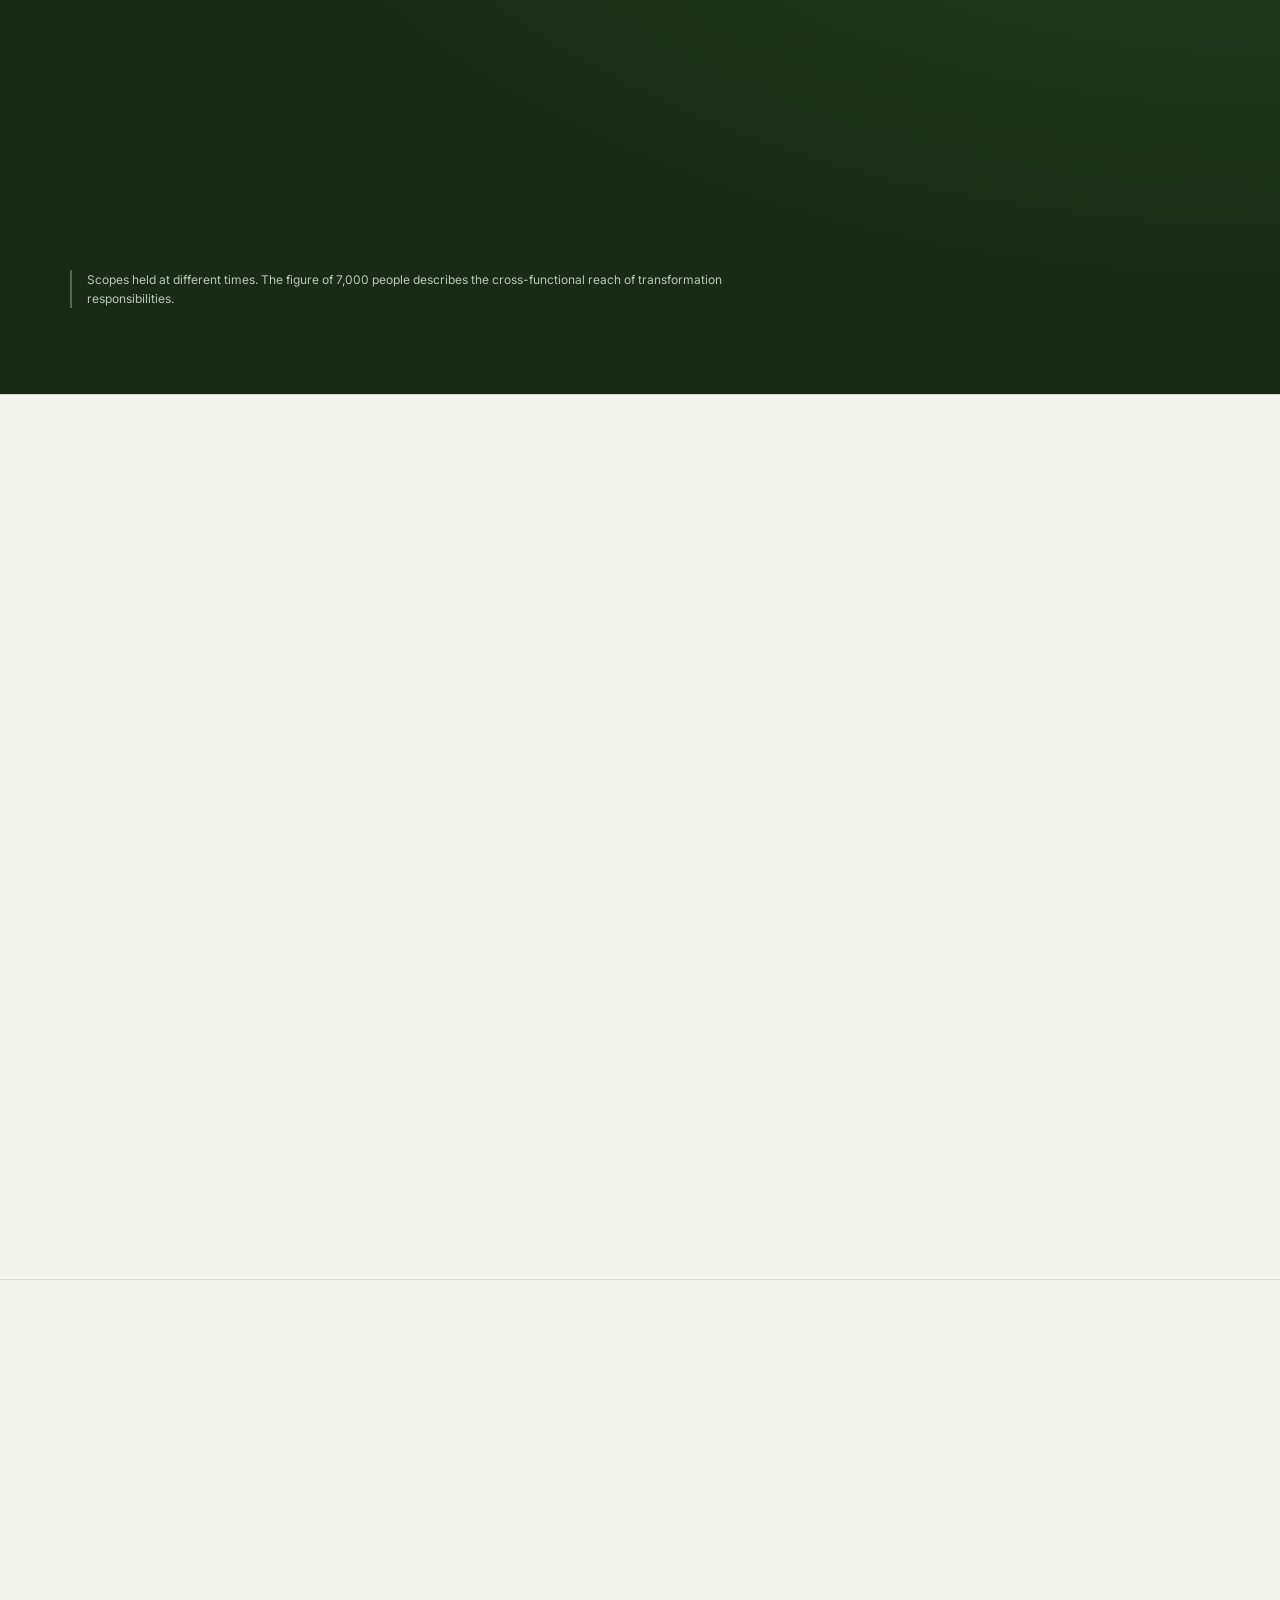
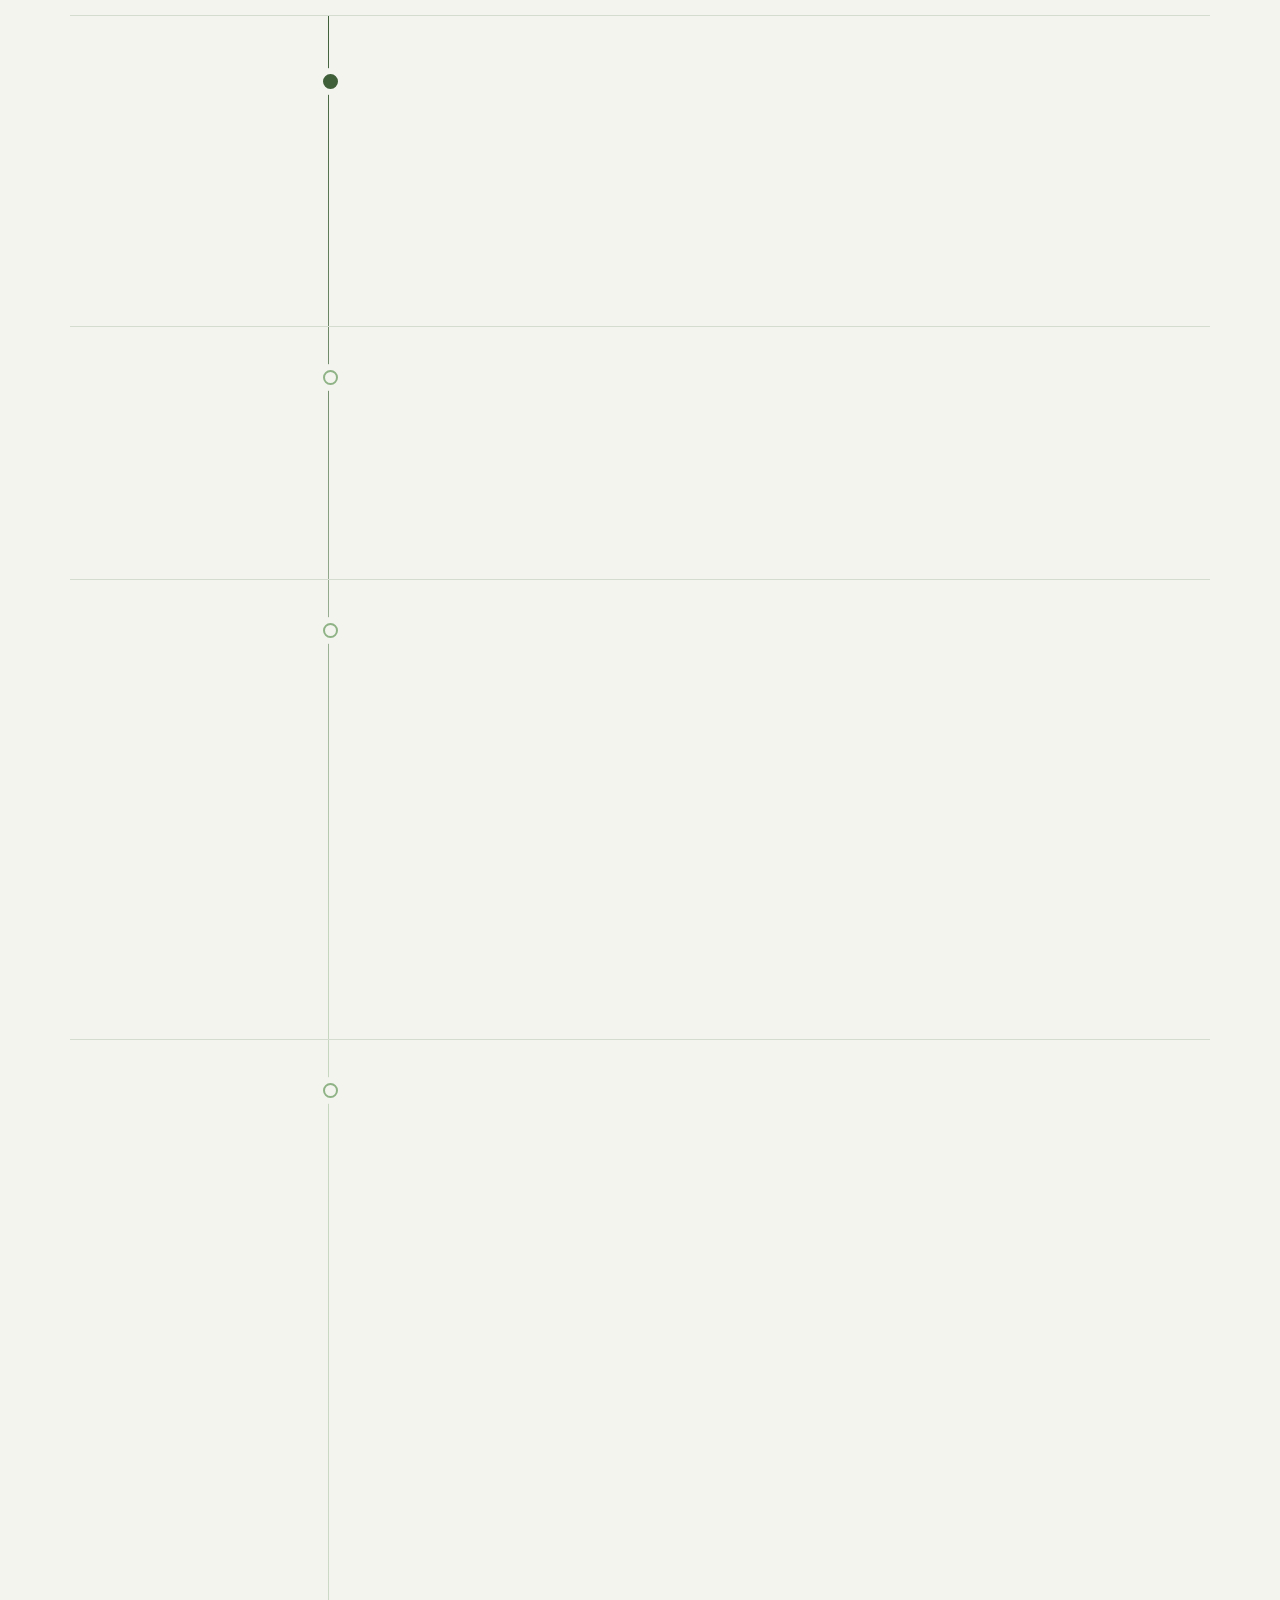
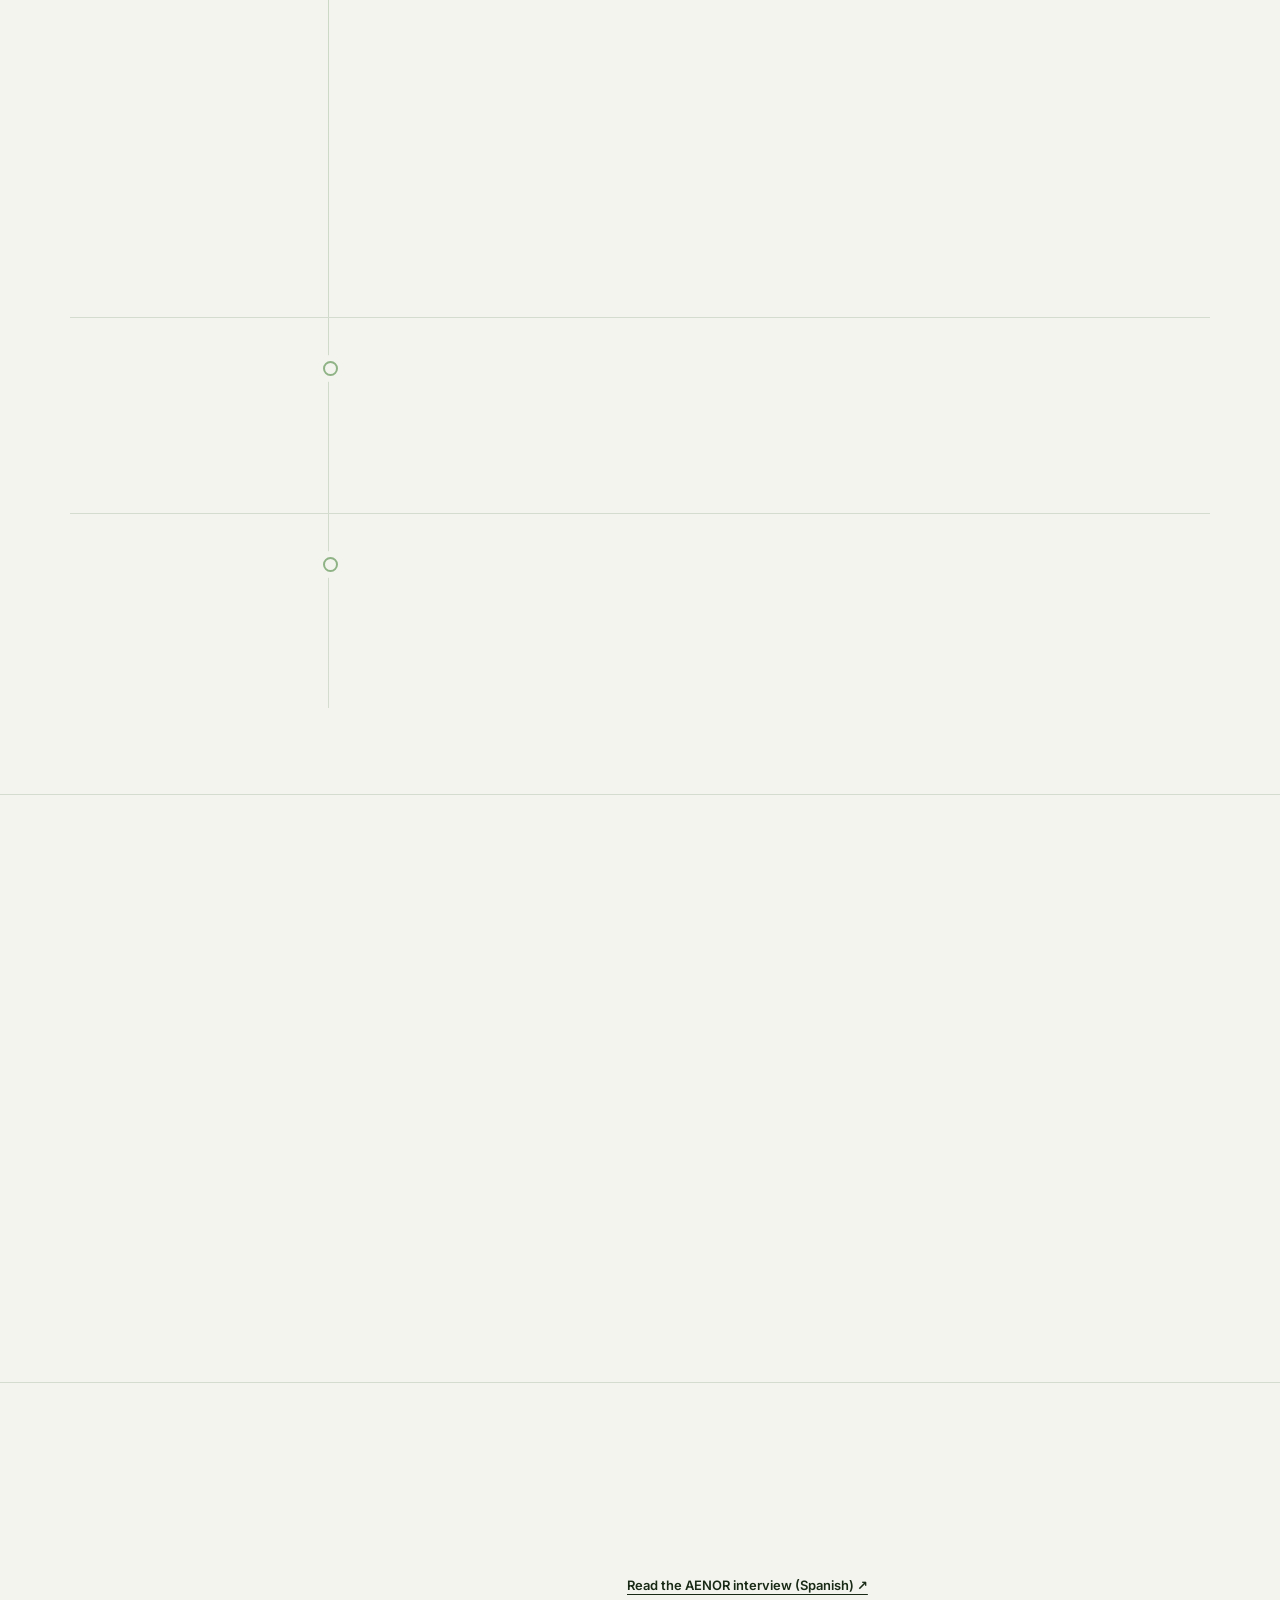
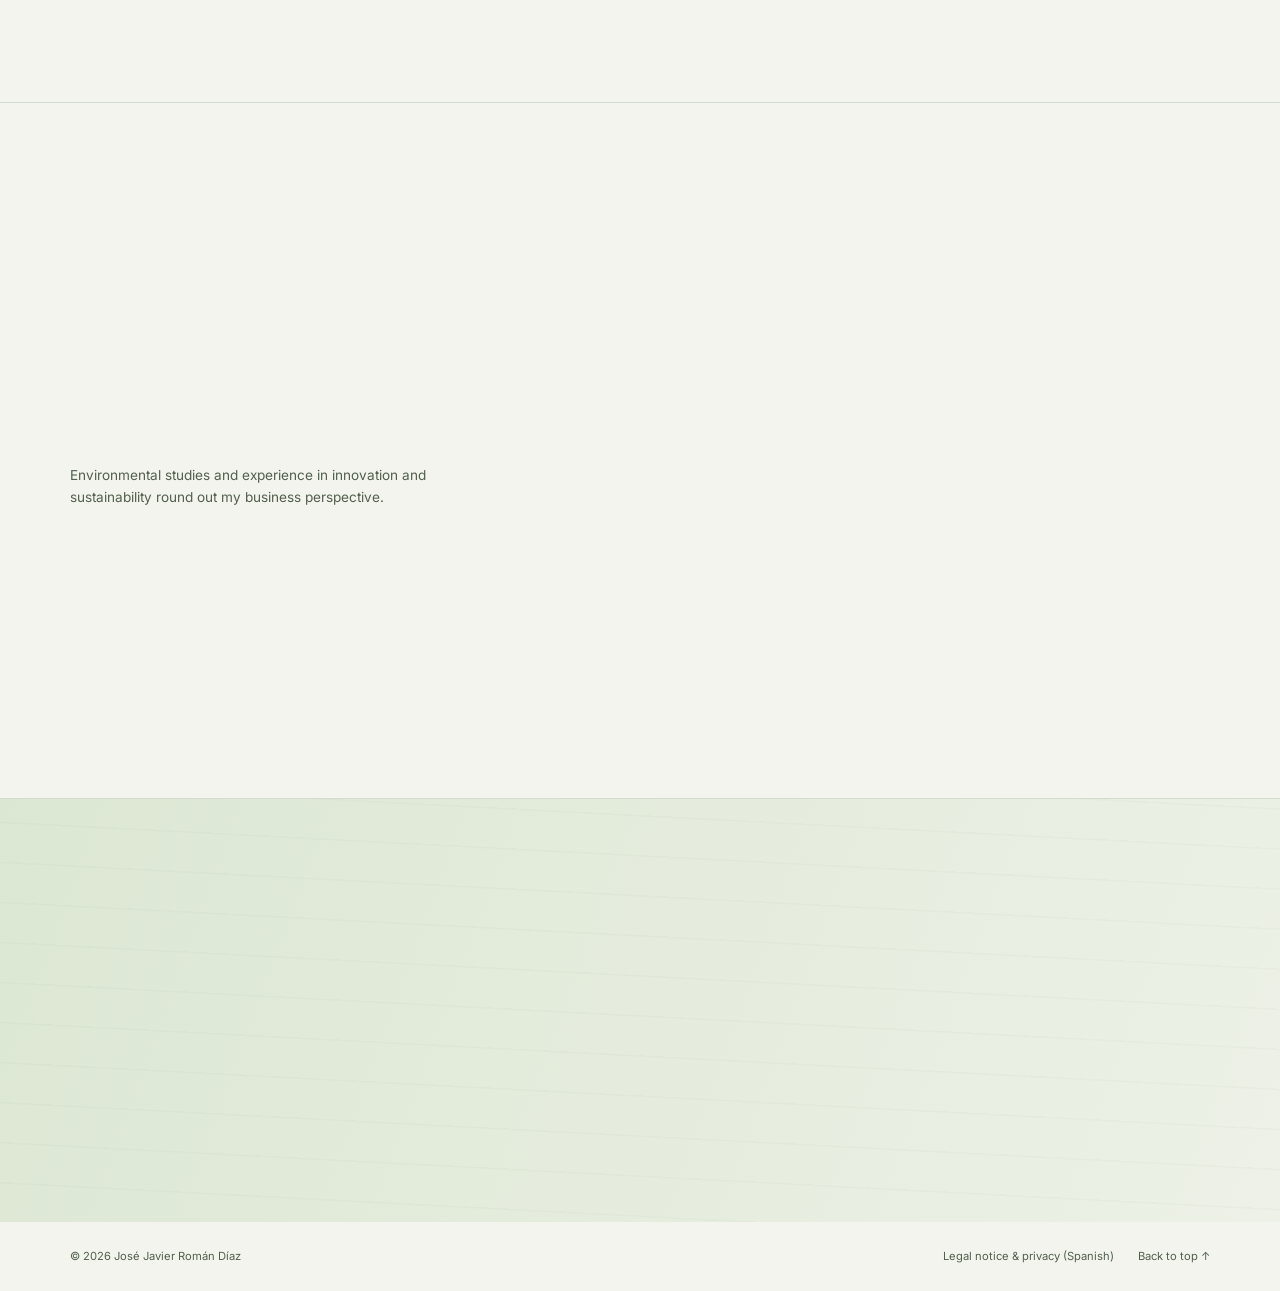
==== commit 40bead72: "Restaura el monograma personal original en la cabecera" ====
--- a/en/index.html
+++ b/en/index.html
@@ -5,8 +5,8 @@
 <link rel="canonical" href="https://www.josejavierroman.com/en/"><link rel="alternate" hreflang="es" href="https://www.josejavierroman.com/"><link rel="alternate" hreflang="en" href="https://www.josejavierroman.com/en/"><link rel="alternate" hreflang="x-default" href="https://www.josejavierroman.com/">
 <meta property="og:type" content="profile"><meta property="og:site_name" content="José Javier Román Díaz"><meta property="og:title" content="José Javier Román | General Management &amp; Operations"><meta property="og:description" content="General Manager at plexo, with experience in regional leadership, multi-site operations, business transformation and management team development."><meta property="og:locale" content="en_GB"><meta property="og:locale:alternate" content="es_ES"><meta property="og:url" content="https://www.josejavierroman.com/en/"><meta property="og:image" content="https://www.josejavierroman.com/img/jose-javier-roman-plexo.jpg"><meta property="og:image:width" content="1254"><meta property="og:image:height" content="1254"><meta property="og:image:alt" content="Portrait of José Javier Román Díaz, General Manager at plexo"><meta name="twitter:card" content="summary"><meta name="twitter:title" content="José Javier Román | General Management &amp; Operations"><meta name="twitter:description" content="General Manager at plexo, with experience in regional leadership, multi-site operations, business transformation and management team development."><meta name="twitter:image" content="https://www.josejavierroman.com/img/jose-javier-roman-plexo.jpg">
 <link rel="icon" href="/favicon.ico" sizes="any"><link rel="icon" href="/favicon-32.png" sizes="32x32" type="image/png"><link rel="apple-touch-icon" href="/apple-touch-icon.png"><link rel="manifest" href="/site.webmanifest"><meta name="theme-color" content="#3F5F39"><meta name="apple-mobile-web-app-title" content="JJ Román">
-<link rel="preload" href="/fonts/inter-latin.woff2" as="font" type="font/woff2" crossorigin><link rel="preload" href="/fonts/source-serif-4-latin.woff2" as="font" type="font/woff2" crossorigin><link rel="preload" href="/img/jose-javier-roman-plexo.jpg" as="image" fetchpriority="high"><link rel="stylesheet" href="/css/main.css?v=023f20b19b25"><script type="application/ld+json">{"@context": "https://schema.org", "@graph": [{"@type": "WebSite", "@id": "https://www.josejavierroman.com/#website", "url": "https://www.josejavierroman.com/", "name": "José Javier Román Díaz", "inLanguage": ["es", "en"], "publisher": {"@id": "https://www.josejavierroman.com/#person"}}, {"@type": "ProfilePage", "@id": "https://www.josejavierroman.com/en/#profilepage", "url": "https://www.josejavierroman.com/en/", "name": "José Javier Román | General Management & Operations", "inLanguage": "en", "isPartOf": {"@id": "https://www.josejavierroman.com/#website"}, "mainEntity": {"@id": "https://www.josejavierroman.com/#person"}, "dateModified": "2026-11-17T07:32:20+01:00"}, {"@type": "Person", "@id": "https://www.josejavierroman.com/#person", "name": "José Javier Román Díaz", "givenName": "José Javier", "familyName": "Román Díaz", "url": "https://www.josejavierroman.com/", "image": "https://www.josejavierroman.com/img/jose-javier-roman-plexo.jpg", "jobTitle": "General Manager", "worksFor": {"@type": "Organization", "name": "plexo", "url": "https://grupoplexo.es/"}, "description": "General Manager at plexo, with experience in regional leadership, multi-site operations, business transformation and management team development.", "knowsAbout": ["General management", "Regional management", "Operations leadership", "Multi-site operations", "Digital transformation", "Process redesign", "Business development", "Team development", "Management mentoring"], "alumniOf": [{"@type": "EducationalOrganization", "name": "Esade"}, {"@type": "EducationalOrganization", "name": "ISDI"}, {"@type": "EducationalOrganization", "name": "Sisteplant"}, {"@type": "EducationalOrganization", "name": "University of Seville"}, {"@type": "EducationalOrganization", "name": "Escuela de Organización Industrial"}, {"@type": "EducationalOrganization", "name": "Pablo de Olavide University"}], "sameAs": ["https://www.linkedin.com/in/josejavierroman/"]}]}</script><script src="/js/main.js?v=023f20b19b25" defer></script>
-</head><body><a class="skip" href="#contenido">Skip to content</a><header><div class="reading-progress" aria-hidden="true"><span></span></div><div class="wrap bar"><a class="brand" href="#inicio"><span class="monogram" aria-hidden="true">JR</span><span>José Javier<br>Román Díaz</span></a><div class="nav-area"><nav id="primary-nav" aria-label="Main"><a href="#perfil">Profile</a><a href="#trayectoria">Experience</a><a href="#metodo">How I lead</a><a href="#formacion">Education</a><a href="#contacto">Contact</a></nav><div class="languages" aria-label="Language"><a href="/" lang="es" hreflang="es" >ES</a><a href="/en/" lang="en" hreflang="en" aria-current="page">EN</a></div><button class="menu-toggle" aria-controls="primary-nav" aria-expanded="false">Menu <span aria-hidden="true">☰</span></button></div></div></header>
+<link rel="preload" href="/fonts/inter-latin.woff2" as="font" type="font/woff2" crossorigin><link rel="preload" href="/fonts/source-serif-4-latin.woff2" as="font" type="font/woff2" crossorigin><link rel="preload" href="/img/jose-javier-roman-plexo.jpg" as="image" fetchpriority="high"><link rel="stylesheet" href="/css/main.css?v=b5a9d26e2e13"><script type="application/ld+json">{"@context": "https://schema.org", "@graph": [{"@type": "WebSite", "@id": "https://www.josejavierroman.com/#website", "url": "https://www.josejavierroman.com/", "name": "José Javier Román Díaz", "inLanguage": ["es", "en"], "publisher": {"@id": "https://www.josejavierroman.com/#person"}}, {"@type": "ProfilePage", "@id": "https://www.josejavierroman.com/en/#profilepage", "url": "https://www.josejavierroman.com/en/", "name": "José Javier Román | General Management & Operations", "inLanguage": "en", "isPartOf": {"@id": "https://www.josejavierroman.com/#website"}, "mainEntity": {"@id": "https://www.josejavierroman.com/#person"}, "dateModified": "2026-11-17T07:58:49+01:00"}, {"@type": "Person", "@id": "https://www.josejavierroman.com/#person", "name": "José Javier Román Díaz", "givenName": "José Javier", "familyName": "Román Díaz", "url": "https://www.josejavierroman.com/", "image": "https://www.josejavierroman.com/img/jose-javier-roman-plexo.jpg", "jobTitle": "General Manager", "worksFor": {"@type": "Organization", "name": "plexo", "url": "https://grupoplexo.es/"}, "description": "General Manager at plexo, with experience in regional leadership, multi-site operations, business transformation and management team development.", "knowsAbout": ["General management", "Regional management", "Operations leadership", "Multi-site operations", "Digital transformation", "Process redesign", "Business development", "Team development", "Management mentoring"], "alumniOf": [{"@type": "EducationalOrganization", "name": "Esade"}, {"@type": "EducationalOrganization", "name": "ISDI"}, {"@type": "EducationalOrganization", "name": "Sisteplant"}, {"@type": "EducationalOrganization", "name": "University of Seville"}, {"@type": "EducationalOrganization", "name": "Escuela de Organización Industrial"}, {"@type": "EducationalOrganization", "name": "Pablo de Olavide University"}], "sameAs": ["https://www.linkedin.com/in/josejavierroman/"]}]}</script><script src="/js/main.js?v=b5a9d26e2e13" defer></script>
+</head><body><a class="skip" href="#contenido">Skip to content</a><header><div class="reading-progress" aria-hidden="true"><span></span></div><div class="wrap bar"><a class="brand" href="#inicio"><span class="monogram" aria-hidden="true"><img src="/icon-192.png" width="44" height="44" alt="" decoding="async"></span><span>José Javier<br>Román Díaz</span></a><div class="nav-area"><nav id="primary-nav" aria-label="Main"><a href="#perfil">Profile</a><a href="#trayectoria">Experience</a><a href="#metodo">How I lead</a><a href="#formacion">Education</a><a href="#contacto">Contact</a></nav><div class="languages" aria-label="Language"><a href="/" lang="es" hreflang="es" >ES</a><a href="/en/" lang="en" hreflang="en" aria-current="page">EN</a></div><button class="menu-toggle" aria-controls="primary-nav" aria-expanded="false">Menu <span aria-hidden="true">☰</span></button></div></div></header>
 <main id="contenido"><section class="hero" id="inicio"><div class="wrap hero-grid"><div><span class="eyebrow">General management · Regional leadership · Operations</span><h1>José Javier Román Díaz</h1><p class="hero-claim">Business. Teams.<br><em>Results.</em></p><p class="lead">I transform people-intensive organisations by connecting strategy, operations and management team development.</p><div class="now"><a href="https://grupoplexo.es/">General Manager at plexo ↗</a><small>Since November 2026</small><p>Industrial laundry and textile rental with national ambitions in Spain.</p></div><div class="actions"><a class="btn" href="#trayectoria">Explore my experience <span aria-hidden="true">↓</span></a><a class="text-link" href="#contacto">Get in touch ↗</a></div></div><figure class="portrait"><img src="/img/jose-javier-roman-plexo.jpg" width="1254" height="1254" alt="Portrait of José Javier Román Díaz, General Manager at plexo" fetchpriority="high"><figcaption><strong>Industry and services</strong>Industrial laundry · Textile services · Mobility</figcaption></figure></div></section>
 <section class="section" id="perfil"><div class="wrap profile-grid"><div><span class="eyebrow">Profile</span><h2>One career, three perspectives.</h2><p class="intro">Business leadership, multi-site operations and transformation. The experience of connecting all three.</p><div class="tags"><span class="tag">General management</span><span class="tag">Regional management</span><span class="tag">Operations leadership</span><span class="tag">Multi-site operations</span><span class="tag">Digital transformation</span><span class="tag">Process redesign</span></div></div><div class="profile-text"><p>My career has focused on people-intensive organisations with multi-site operations in changing, highly regulated environments.</p><p>I combine general and regional management with operations leadership and executive transformation responsibilities. This perspective connects business priorities with processes, customer service and team capabilities.</p><p>I have driven digitalisation, process redesign, team restructuring, stronger management practices and new business lines. Training and mentoring current and future managers is part of how I lead.</p></div></div></section>
 <section class="section scale" id="cifras"><div class="wrap"><span class="eyebrow">Scope of responsibilities</span><h2>Experience in complex organisations.</h2><div class="scale-grid"><article class="scale-item"><p class="company">ILUNION · Regional management</p><b><span class="counter" data-counter="1200" data-prefix="≈"><span class="counter-value" aria-hidden="true">≈1,200</span><span class="sr-only">≈1,200</span></span></b><span>people</span><p class="scale-detail">€<span class="counter" data-counter="40" data-prefix=""><span class="counter-value" aria-hidden="true">40</span><span class="sr-only">40</span></span> million in revenue</p></article><article class="scale-item"><p class="company">Vecttor · Cabify Group · Regional management</p><b><span class="counter" data-counter="700" data-prefix="≈"><span class="counter-value" aria-hidden="true">≈700</span><span class="sr-only">≈700</span></span></b><span>people</span><p class="scale-detail">€<span class="counter" data-counter="35" data-prefix=""><span class="counter-value" aria-hidden="true">35</span><span class="sr-only">35</span></span> million in revenue</p></article><article class="scale-item"><p class="company">ILUNION · Executive transformation</p><b><span class="counter" data-counter="7000" data-prefix="≈"><span class="counter-value" aria-hidden="true">≈7,000</span><span class="sr-only">≈7,000</span></span></b><span>people in the organisation</span><p class="scale-detail">Cross-functional scope, across departments and sites</p></article></div><p class="scale-note">Scopes held at different times. The figure of 7,000 people describes the cross-functional reach of transformation responsibilities.</p></div></section>
--- a/css/main.css
+++ b/css/main.css
@@ -21,3 +21,24 @@
 .has-motion .area.reveal.is-visible:hover{transform:translateY(-5px)}.has-motion .scale-item.reveal.is-visible:hover{transform:translateY(-4px)}
 @media(prefers-reduced-motion:reduce){html{scroll-behavior:auto}.reveal,.has-motion .reveal{opacity:1!important;transform:none!important;transition:none!important}*,*:before,*:after{animation:none!important;transition:none!important}.btn:hover,.area:hover,.scale-item:hover,.brand:hover .monogram,.portrait:hover:before{transform:none}.steps li:hover,.education-list li:hover{padding-left:0}}
 @media print{.reading-progress{display:none}.reveal,.has-motion .reveal{opacity:1!important;transform:none!important}.hero:before,.hero:after{display:none}.scale-item{border-color:var(--line)}.timeline:before{background:var(--line)}}
+
+/* Ajustes móviles: áreas explícitas para evitar cruces entre número, empresa y detalle. */
+.counter-value{font-variant-numeric:tabular-nums;white-space:nowrap}
+@media(max-width:760px){
+ .has-menu .nav-area{gap:8px}.languages{gap:0}.languages a{display:inline-flex;align-items:center;justify-content:center;min-width:40px;min-height:44px}.has-menu .menu-toggle{min-height:44px}
+ .scale-item{grid-template-columns:minmax(0,1fr) minmax(0,1fr);grid-template-areas:"company company" "number detail" "label detail";row-gap:0}
+ .scale-item .company{grid-area:company;order:initial;min-width:0;margin:0 0 10px;line-height:1.5}
+ .scale-item b{grid-area:number;order:initial;min-width:0;margin:6px 0 3px;font-size:clamp(2.6rem,8.2vw,3.2rem)}
+ .scale-item>span{grid-area:label;order:initial;min-width:0;margin:0;overflow-wrap:anywhere}
+ .scale-item .scale-detail{grid-area:detail;order:initial;align-self:center;min-width:0;min-height:0;margin:0;padding:0 0 0 14px;border-top:0;border-left:1px solid #8fb38640;overflow-wrap:anywhere}
+}
+@media(max-width:380px){
+ .scale-item{grid-template-columns:minmax(0,1fr);grid-template-areas:"company" "number" "label" "detail";padding:21px 20px}
+ .scale-item b{font-size:3rem;margin-top:7px}
+ .scale-item .scale-detail{align-self:auto;margin-top:15px;padding:13px 0 0;border-left:0;border-top:1px solid #8fb38640;font-size:.84rem}
+ .portrait figcaption{font-size:.64rem;line-height:1.5}
+}
+@media(hover:none){.has-motion .reveal.is-visible:hover,.area:hover,.scale-item:hover,.portrait:hover:before{transform:none}}
+
+/* Original personal monogram, reused unchanged at a touch-friendly size. */
+.brand{min-height:44px}.brand .monogram{width:44px;height:44px;flex:0 0 44px;border:0;border-radius:8px;background:#fff;overflow:hidden;transition:box-shadow .2s ease}.brand .monogram img{width:100%;height:100%;object-fit:contain}.brand:hover .monogram{background:#fff;transform:none;box-shadow:0 0 0 2px #8fb38666}
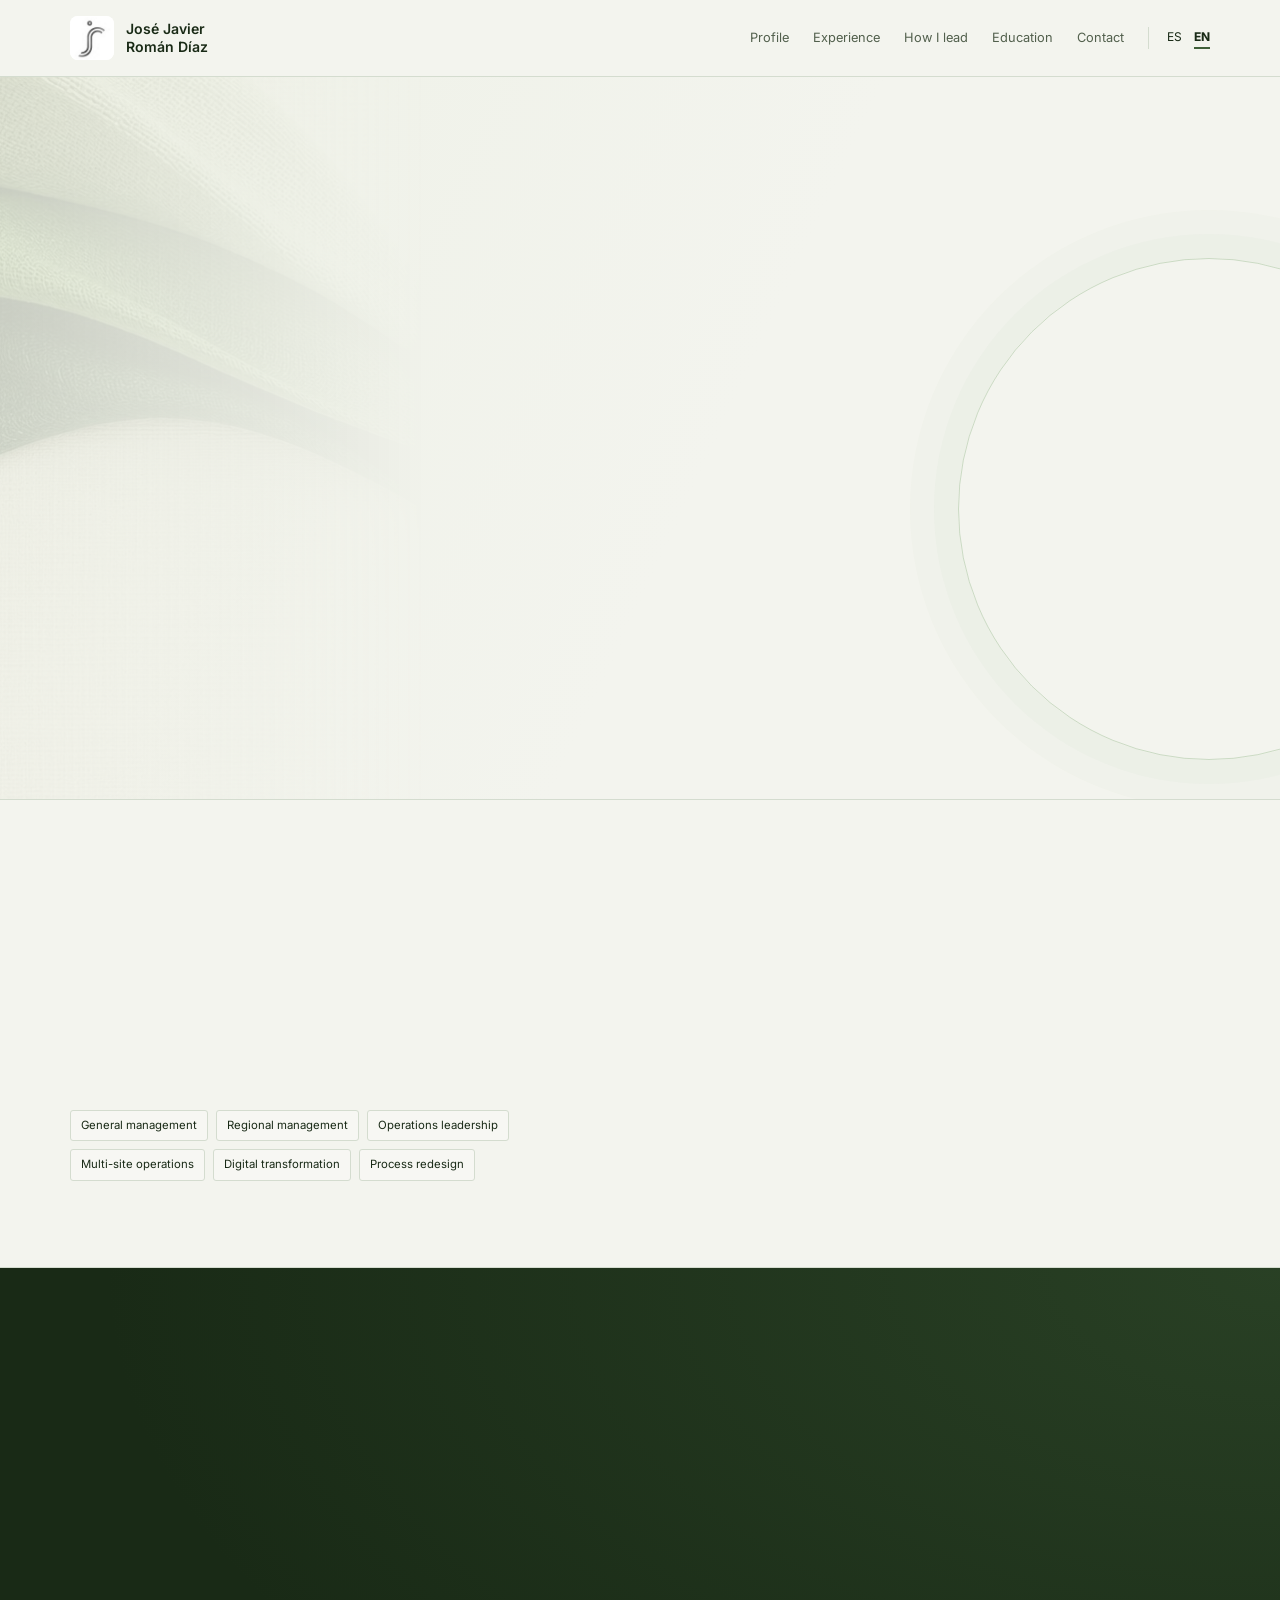
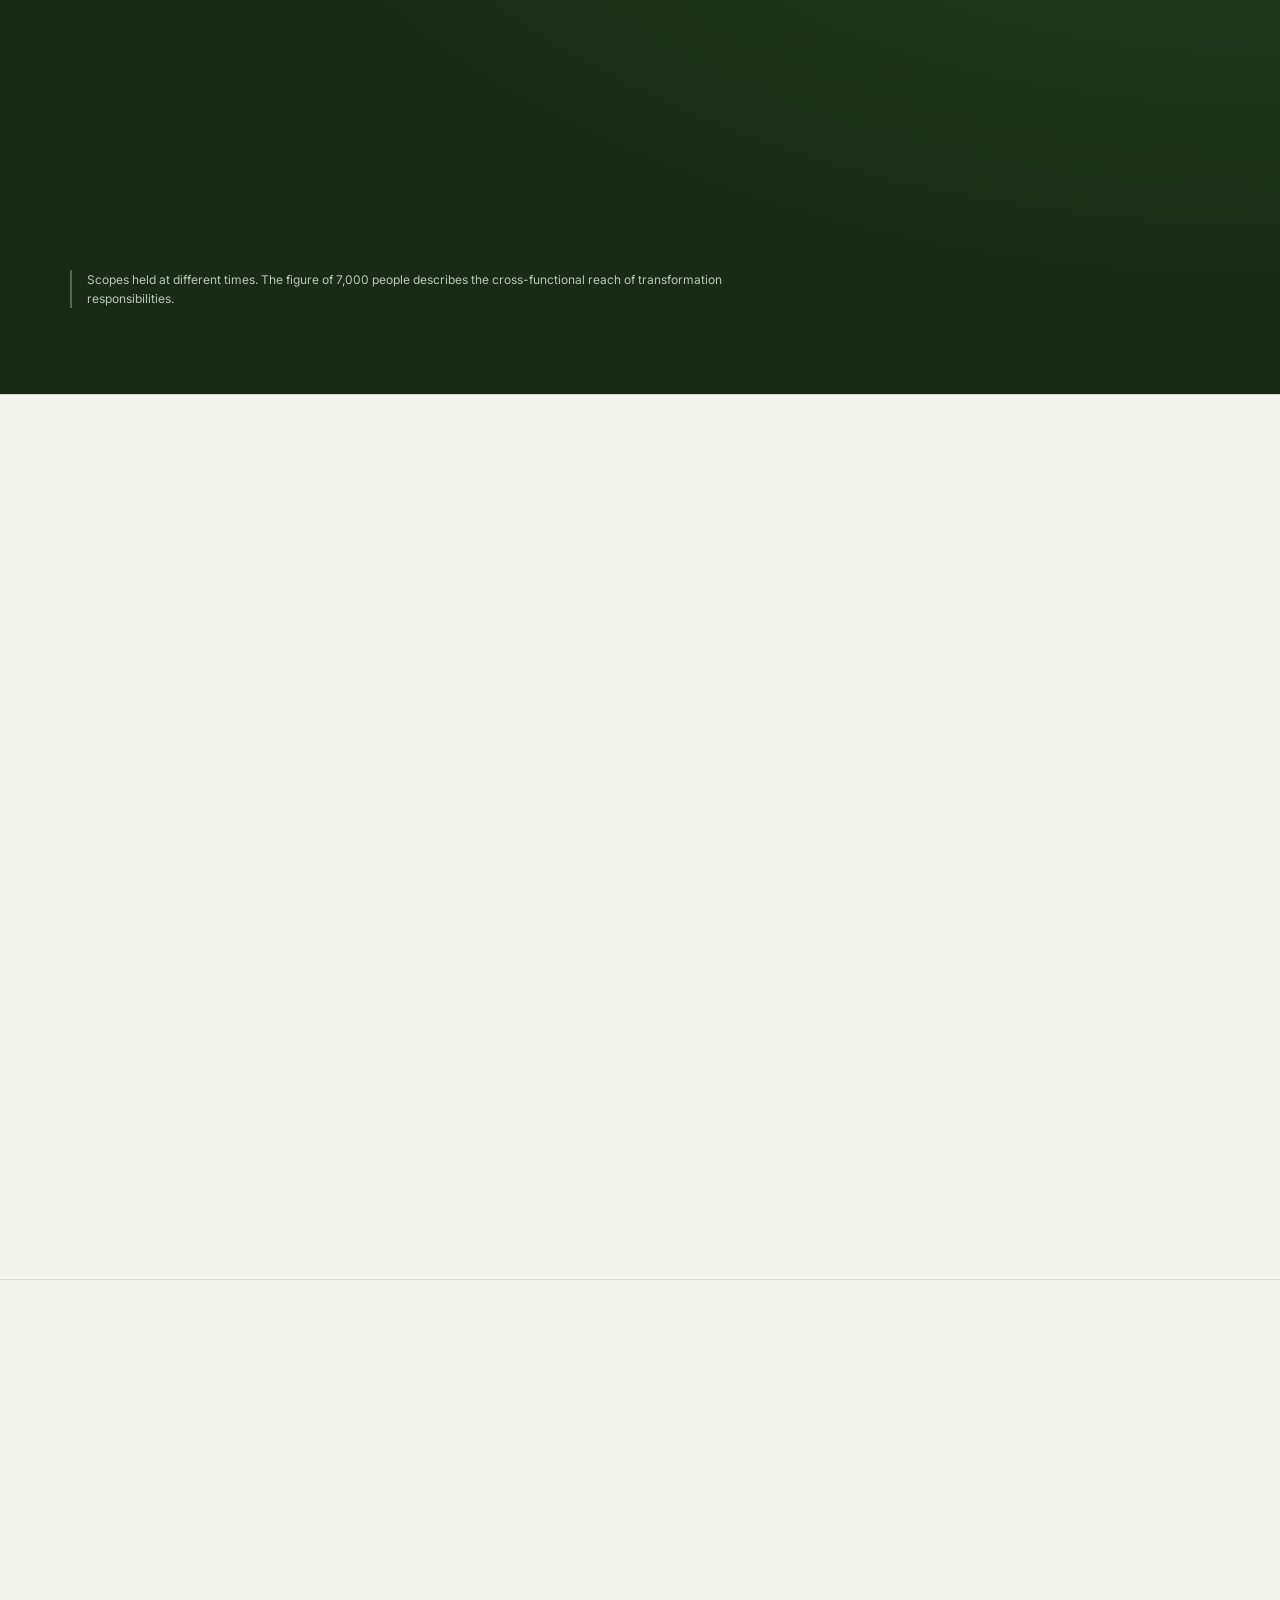
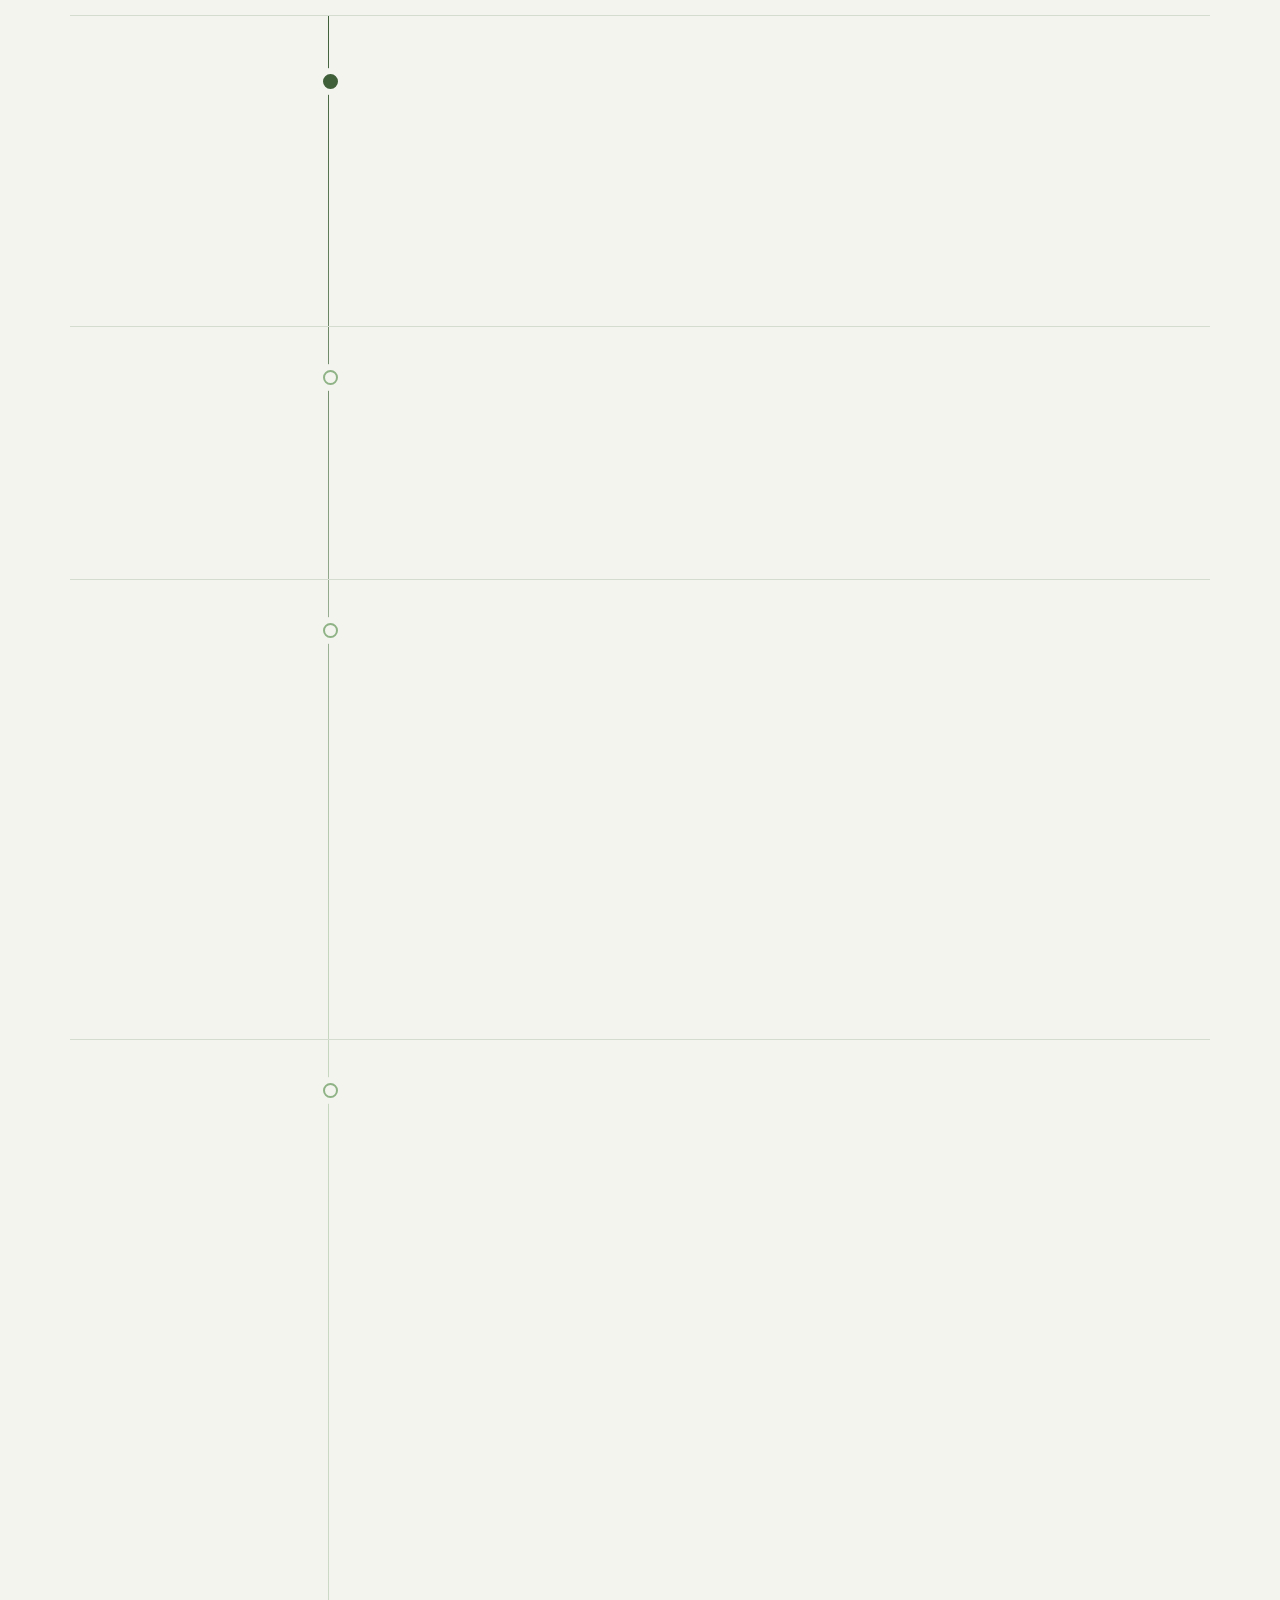
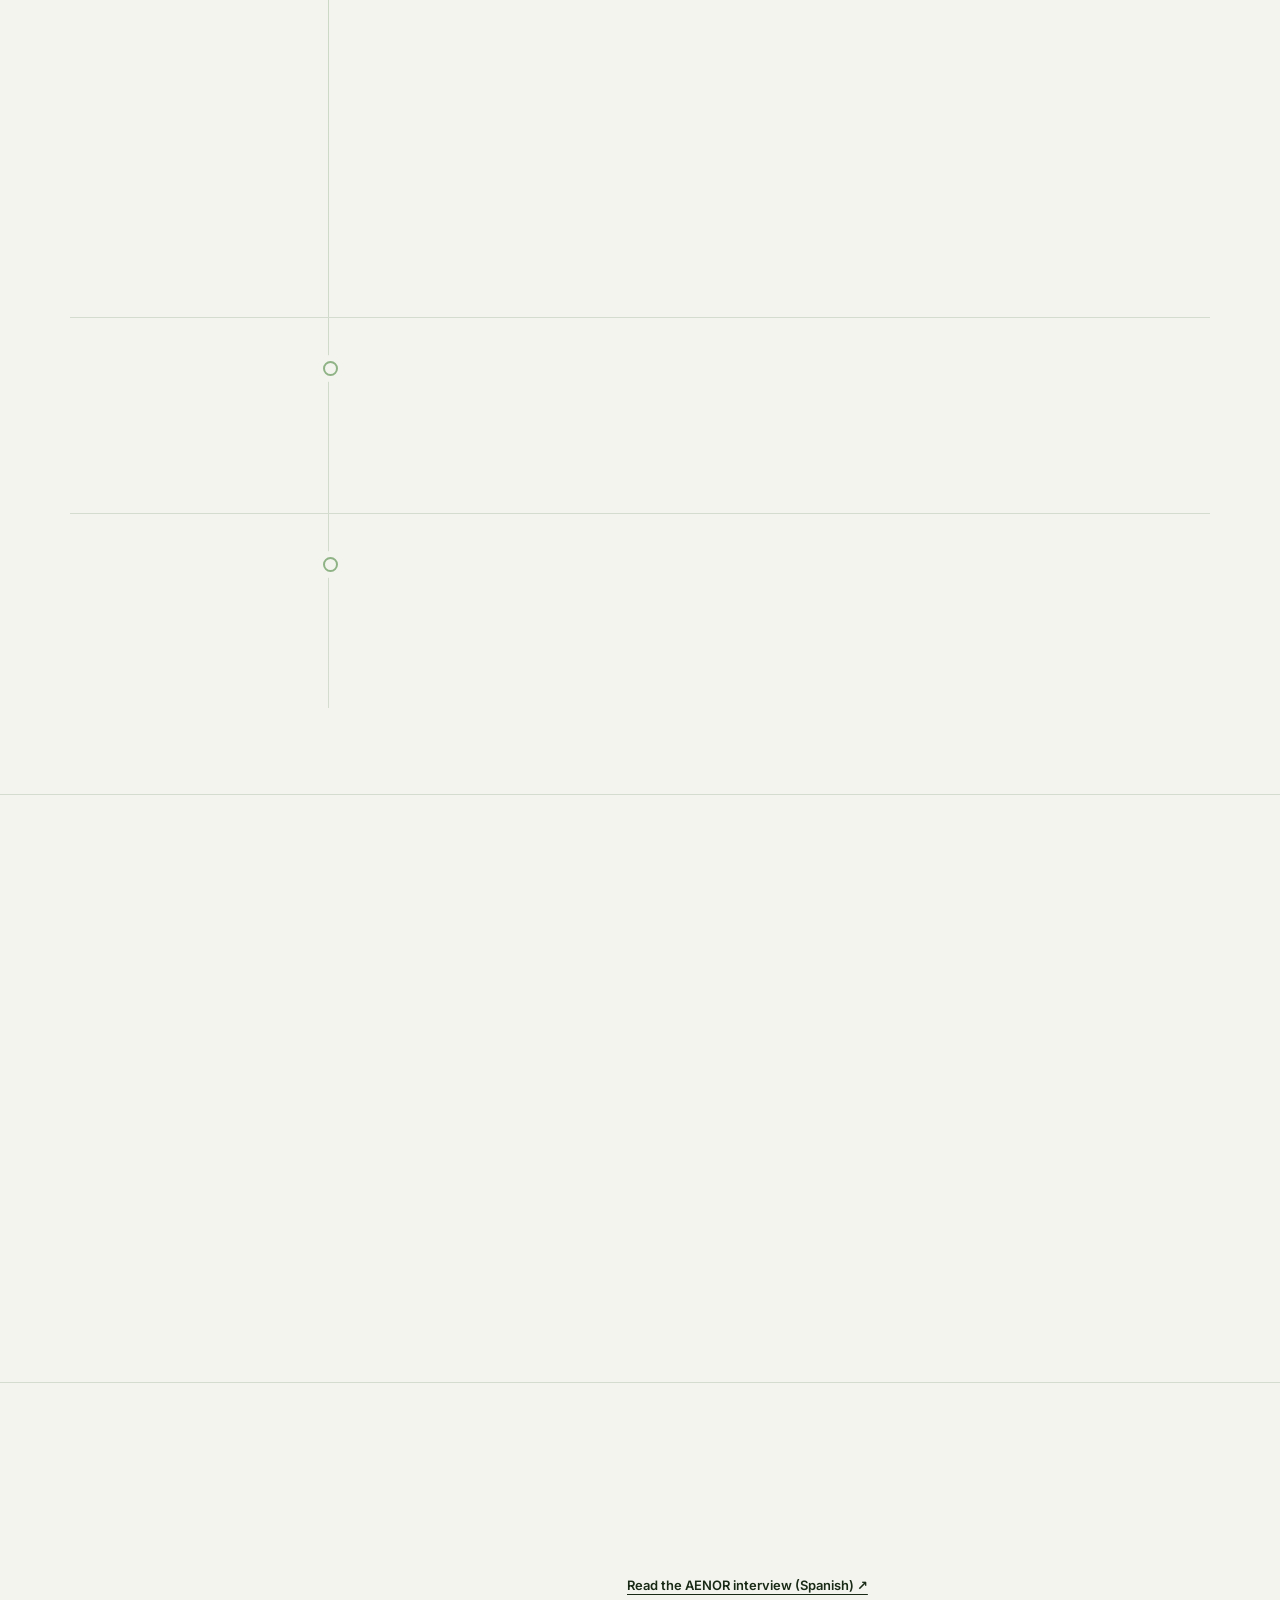
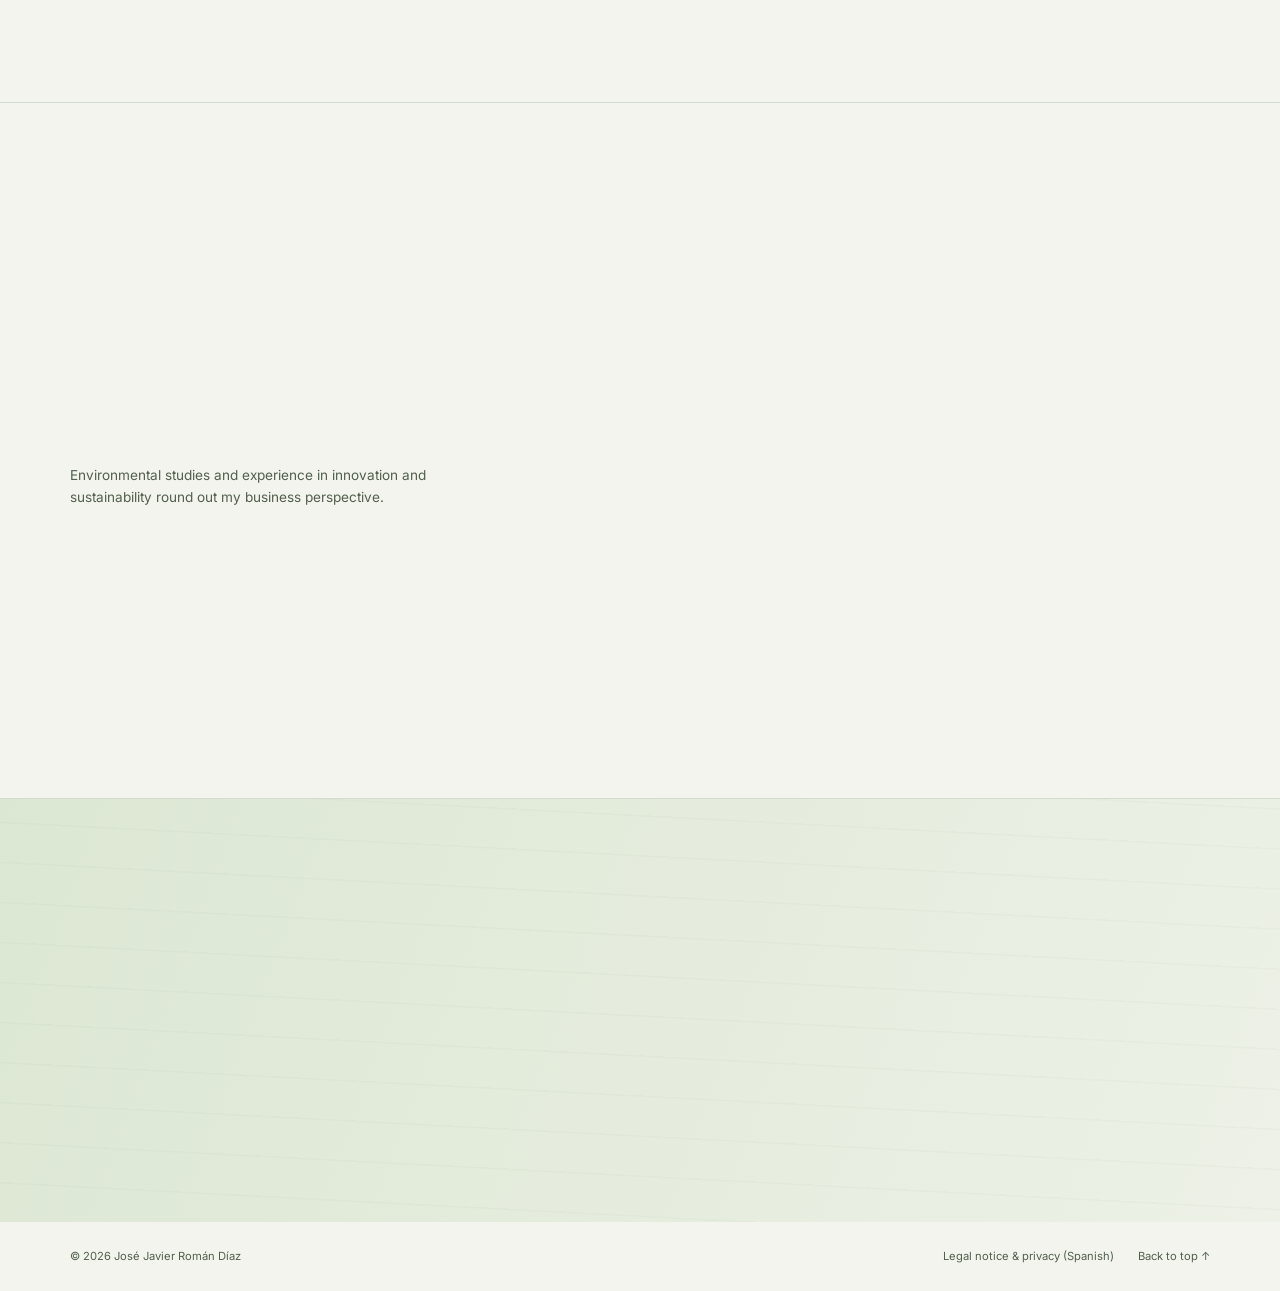
==== commit a31b9456: "Variantes del nombre sin tildes (EN)" ====
--- a/en/index.html
+++ b/en/index.html
@@ -5,7 +5,102 @@
 <link rel="canonical" href="https://www.josejavierroman.com/en/"><link rel="alternate" hreflang="es" href="https://www.josejavierroman.com/"><link rel="alternate" hreflang="en" href="https://www.josejavierroman.com/en/"><link rel="alternate" hreflang="x-default" href="https://www.josejavierroman.com/">
 <meta property="og:type" content="profile"><meta property="og:site_name" content="José Javier Román Díaz"><meta property="og:title" content="José Javier Román | General Management &amp; Operations"><meta property="og:description" content="General Manager at plexo, with experience in regional leadership, multi-site operations, business transformation and management team development."><meta property="og:locale" content="en_GB"><meta property="og:locale:alternate" content="es_ES"><meta property="og:url" content="https://www.josejavierroman.com/en/"><meta property="og:image" content="https://www.josejavierroman.com/img/jose-javier-roman-plexo.jpg"><meta property="og:image:width" content="1254"><meta property="og:image:height" content="1254"><meta property="og:image:alt" content="Portrait of José Javier Román Díaz, General Manager at plexo"><meta name="twitter:card" content="summary"><meta name="twitter:title" content="José Javier Román | General Management &amp; Operations"><meta name="twitter:description" content="General Manager at plexo, with experience in regional leadership, multi-site operations, business transformation and management team development."><meta name="twitter:image" content="https://www.josejavierroman.com/img/jose-javier-roman-plexo.jpg">
 <link rel="icon" href="/favicon.ico" sizes="any"><link rel="icon" href="/favicon-32.png" sizes="32x32" type="image/png"><link rel="apple-touch-icon" href="/apple-touch-icon.png"><link rel="manifest" href="/site.webmanifest"><meta name="theme-color" content="#3F5F39"><meta name="apple-mobile-web-app-title" content="JJ Román">
-<link rel="preload" href="/fonts/inter-latin.woff2" as="font" type="font/woff2" crossorigin><link rel="preload" href="/fonts/source-serif-4-latin.woff2" as="font" type="font/woff2" crossorigin><link rel="preload" href="/img/jose-javier-roman-plexo.jpg" as="image" fetchpriority="high"><link rel="stylesheet" href="/css/main.css?v=b5a9d26e2e13"><script type="application/ld+json">{"@context": "https://schema.org", "@graph": [{"@type": "WebSite", "@id": "https://www.josejavierroman.com/#website", "url": "https://www.josejavierroman.com/", "name": "José Javier Román Díaz", "inLanguage": ["es", "en"], "publisher": {"@id": "https://www.josejavierroman.com/#person"}}, {"@type": "ProfilePage", "@id": "https://www.josejavierroman.com/en/#profilepage", "url": "https://www.josejavierroman.com/en/", "name": "José Javier Román | General Management & Operations", "inLanguage": "en", "isPartOf": {"@id": "https://www.josejavierroman.com/#website"}, "mainEntity": {"@id": "https://www.josejavierroman.com/#person"}, "dateModified": "2026-11-17T07:58:49+01:00"}, {"@type": "Person", "@id": "https://www.josejavierroman.com/#person", "name": "José Javier Román Díaz", "givenName": "José Javier", "familyName": "Román Díaz", "url": "https://www.josejavierroman.com/", "image": "https://www.josejavierroman.com/img/jose-javier-roman-plexo.jpg", "jobTitle": "General Manager", "worksFor": {"@type": "Organization", "name": "plexo", "url": "https://grupoplexo.es/"}, "description": "General Manager at plexo, with experience in regional leadership, multi-site operations, business transformation and management team development.", "knowsAbout": ["General management", "Regional management", "Operations leadership", "Multi-site operations", "Digital transformation", "Process redesign", "Business development", "Team development", "Management mentoring"], "alumniOf": [{"@type": "EducationalOrganization", "name": "Esade"}, {"@type": "EducationalOrganization", "name": "ISDI"}, {"@type": "EducationalOrganization", "name": "Sisteplant"}, {"@type": "EducationalOrganization", "name": "University of Seville"}, {"@type": "EducationalOrganization", "name": "Escuela de Organización Industrial"}, {"@type": "EducationalOrganization", "name": "Pablo de Olavide University"}], "sameAs": ["https://www.linkedin.com/in/josejavierroman/"]}]}</script><script src="/js/main.js?v=b5a9d26e2e13" defer></script>
+<link rel="preload" href="/fonts/inter-latin.woff2" as="font" type="font/woff2" crossorigin><link rel="preload" href="/fonts/source-serif-4-latin.woff2" as="font" type="font/woff2" crossorigin><link rel="preload" href="/img/jose-javier-roman-plexo.jpg" as="image" fetchpriority="high"><link rel="stylesheet" href="/css/main.css?v=b5a9d26e2e13"><script type="application/ld+json">
+{
+ "@context": "https://schema.org",
+ "@graph": [
+  {
+   "@type": "WebSite",
+   "@id": "https://www.josejavierroman.com/#website",
+   "url": "https://www.josejavierroman.com/",
+   "name": "José Javier Román Díaz",
+   "inLanguage": [
+    "es",
+    "en"
+   ],
+   "publisher": {
+    "@id": "https://www.josejavierroman.com/#person"
+   }
+  },
+  {
+   "@type": "ProfilePage",
+   "@id": "https://www.josejavierroman.com/en/#profilepage",
+   "url": "https://www.josejavierroman.com/en/",
+   "name": "José Javier Román | General Management & Operations",
+   "inLanguage": "en",
+   "isPartOf": {
+    "@id": "https://www.josejavierroman.com/#website"
+   },
+   "mainEntity": {
+    "@id": "https://www.josejavierroman.com/#person"
+   },
+   "dateModified": "2026-11-20T07:45:00+01:00"
+  },
+  {
+   "@type": "Person",
+   "@id": "https://www.josejavierroman.com/#person",
+   "name": "José Javier Román Díaz",
+   "givenName": "José Javier",
+   "familyName": "Román Díaz",
+   "url": "https://www.josejavierroman.com/",
+   "image": "https://www.josejavierroman.com/img/jose-javier-roman-plexo.jpg",
+   "jobTitle": "General Manager",
+   "worksFor": {
+    "@type": "Organization",
+    "name": "plexo",
+    "url": "https://grupoplexo.es/"
+   },
+   "description": "General Manager at plexo, with experience in regional leadership, multi-site operations, business transformation and management team development.",
+   "knowsAbout": [
+    "General management",
+    "Regional management",
+    "Operations leadership",
+    "Multi-site operations",
+    "Digital transformation",
+    "Process redesign",
+    "Business development",
+    "Team development",
+    "Management mentoring"
+   ],
+   "alumniOf": [
+    {
+     "@type": "EducationalOrganization",
+     "name": "Esade"
+    },
+    {
+     "@type": "EducationalOrganization",
+     "name": "ISDI"
+    },
+    {
+     "@type": "EducationalOrganization",
+     "name": "Sisteplant"
+    },
+    {
+     "@type": "EducationalOrganization",
+     "name": "University of Seville"
+    },
+    {
+     "@type": "EducationalOrganization",
+     "name": "Escuela de Organización Industrial"
+    },
+    {
+     "@type": "EducationalOrganization",
+     "name": "Pablo de Olavide University"
+    }
+   ],
+   "sameAs": [
+    "https://www.linkedin.com/in/josejavierroman/"
+   ],
+   "alternateName": [
+    "Jose Javier Roman Diaz",
+    "José Javier Román",
+    "Jose Javier Roman",
+    "Jose Javier Roman Díaz"
+   ]
+  }
+ ]
+}
+</script><script src="/js/main.js?v=b5a9d26e2e13" defer></script>
 </head><body><a class="skip" href="#contenido">Skip to content</a><header><div class="reading-progress" aria-hidden="true"><span></span></div><div class="wrap bar"><a class="brand" href="#inicio"><span class="monogram" aria-hidden="true"><img src="/icon-192.png" width="44" height="44" alt="" decoding="async"></span><span>José Javier<br>Román Díaz</span></a><div class="nav-area"><nav id="primary-nav" aria-label="Main"><a href="#perfil">Profile</a><a href="#trayectoria">Experience</a><a href="#metodo">How I lead</a><a href="#formacion">Education</a><a href="#contacto">Contact</a></nav><div class="languages" aria-label="Language"><a href="/" lang="es" hreflang="es" >ES</a><a href="/en/" lang="en" hreflang="en" aria-current="page">EN</a></div><button class="menu-toggle" aria-controls="primary-nav" aria-expanded="false">Menu <span aria-hidden="true">☰</span></button></div></div></header>
 <main id="contenido"><section class="hero" id="inicio"><div class="wrap hero-grid"><div><span class="eyebrow">General management · Regional leadership · Operations</span><h1>José Javier Román Díaz</h1><p class="hero-claim">Business. Teams.<br><em>Results.</em></p><p class="lead">I transform people-intensive organisations by connecting strategy, operations and management team development.</p><div class="now"><a href="https://grupoplexo.es/">General Manager at plexo ↗</a><small>Since November 2026</small><p>Industrial laundry and textile rental with national ambitions in Spain.</p></div><div class="actions"><a class="btn" href="#trayectoria">Explore my experience <span aria-hidden="true">↓</span></a><a class="text-link" href="#contacto">Get in touch ↗</a></div></div><figure class="portrait"><img src="/img/jose-javier-roman-plexo.jpg" width="1254" height="1254" alt="Portrait of José Javier Román Díaz, General Manager at plexo" fetchpriority="high"><figcaption><strong>Industry and services</strong>Industrial laundry · Textile services · Mobility</figcaption></figure></div></section>
 <section class="section" id="perfil"><div class="wrap profile-grid"><div><span class="eyebrow">Profile</span><h2>One career, three perspectives.</h2><p class="intro">Business leadership, multi-site operations and transformation. The experience of connecting all three.</p><div class="tags"><span class="tag">General management</span><span class="tag">Regional management</span><span class="tag">Operations leadership</span><span class="tag">Multi-site operations</span><span class="tag">Digital transformation</span><span class="tag">Process redesign</span></div></div><div class="profile-text"><p>My career has focused on people-intensive organisations with multi-site operations in changing, highly regulated environments.</p><p>I combine general and regional management with operations leadership and executive transformation responsibilities. This perspective connects business priorities with processes, customer service and team capabilities.</p><p>I have driven digitalisation, process redesign, team restructuring, stronger management practices and new business lines. Training and mentoring current and future managers is part of how I lead.</p></div></div></section>
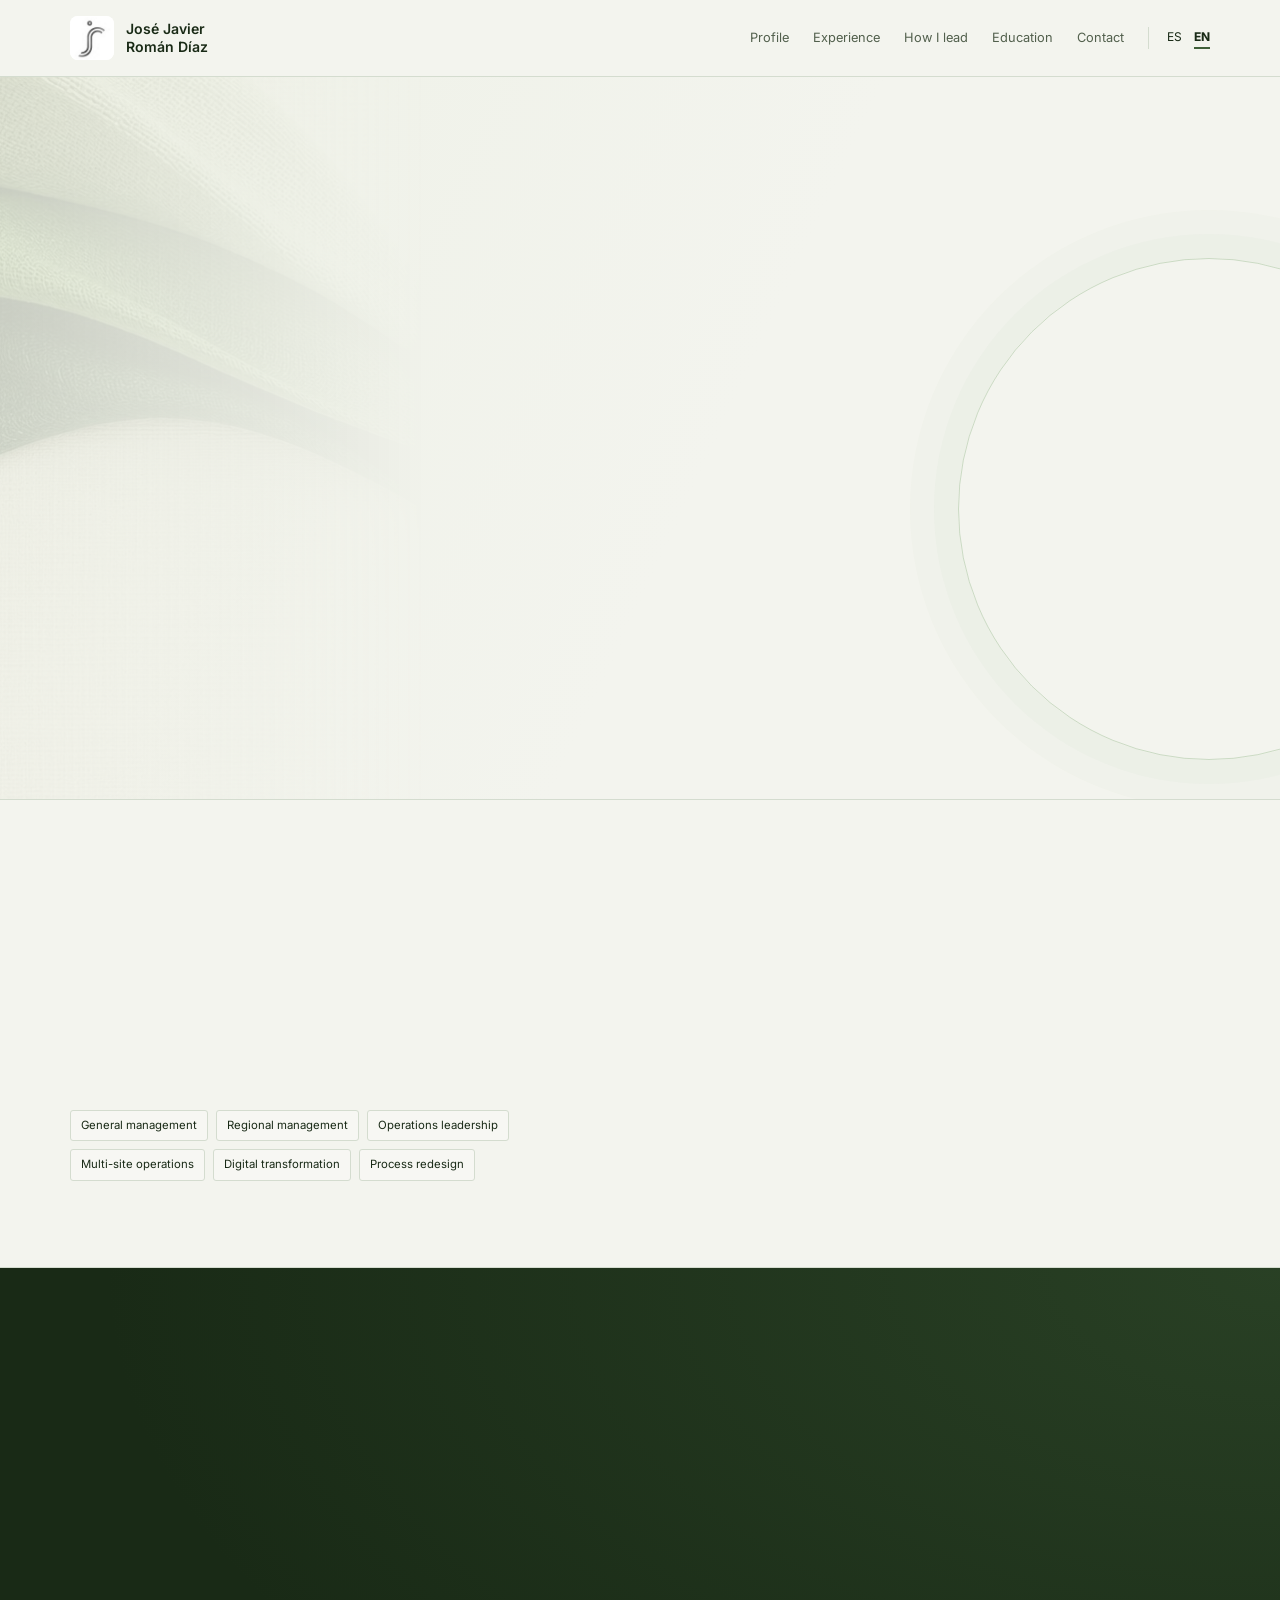
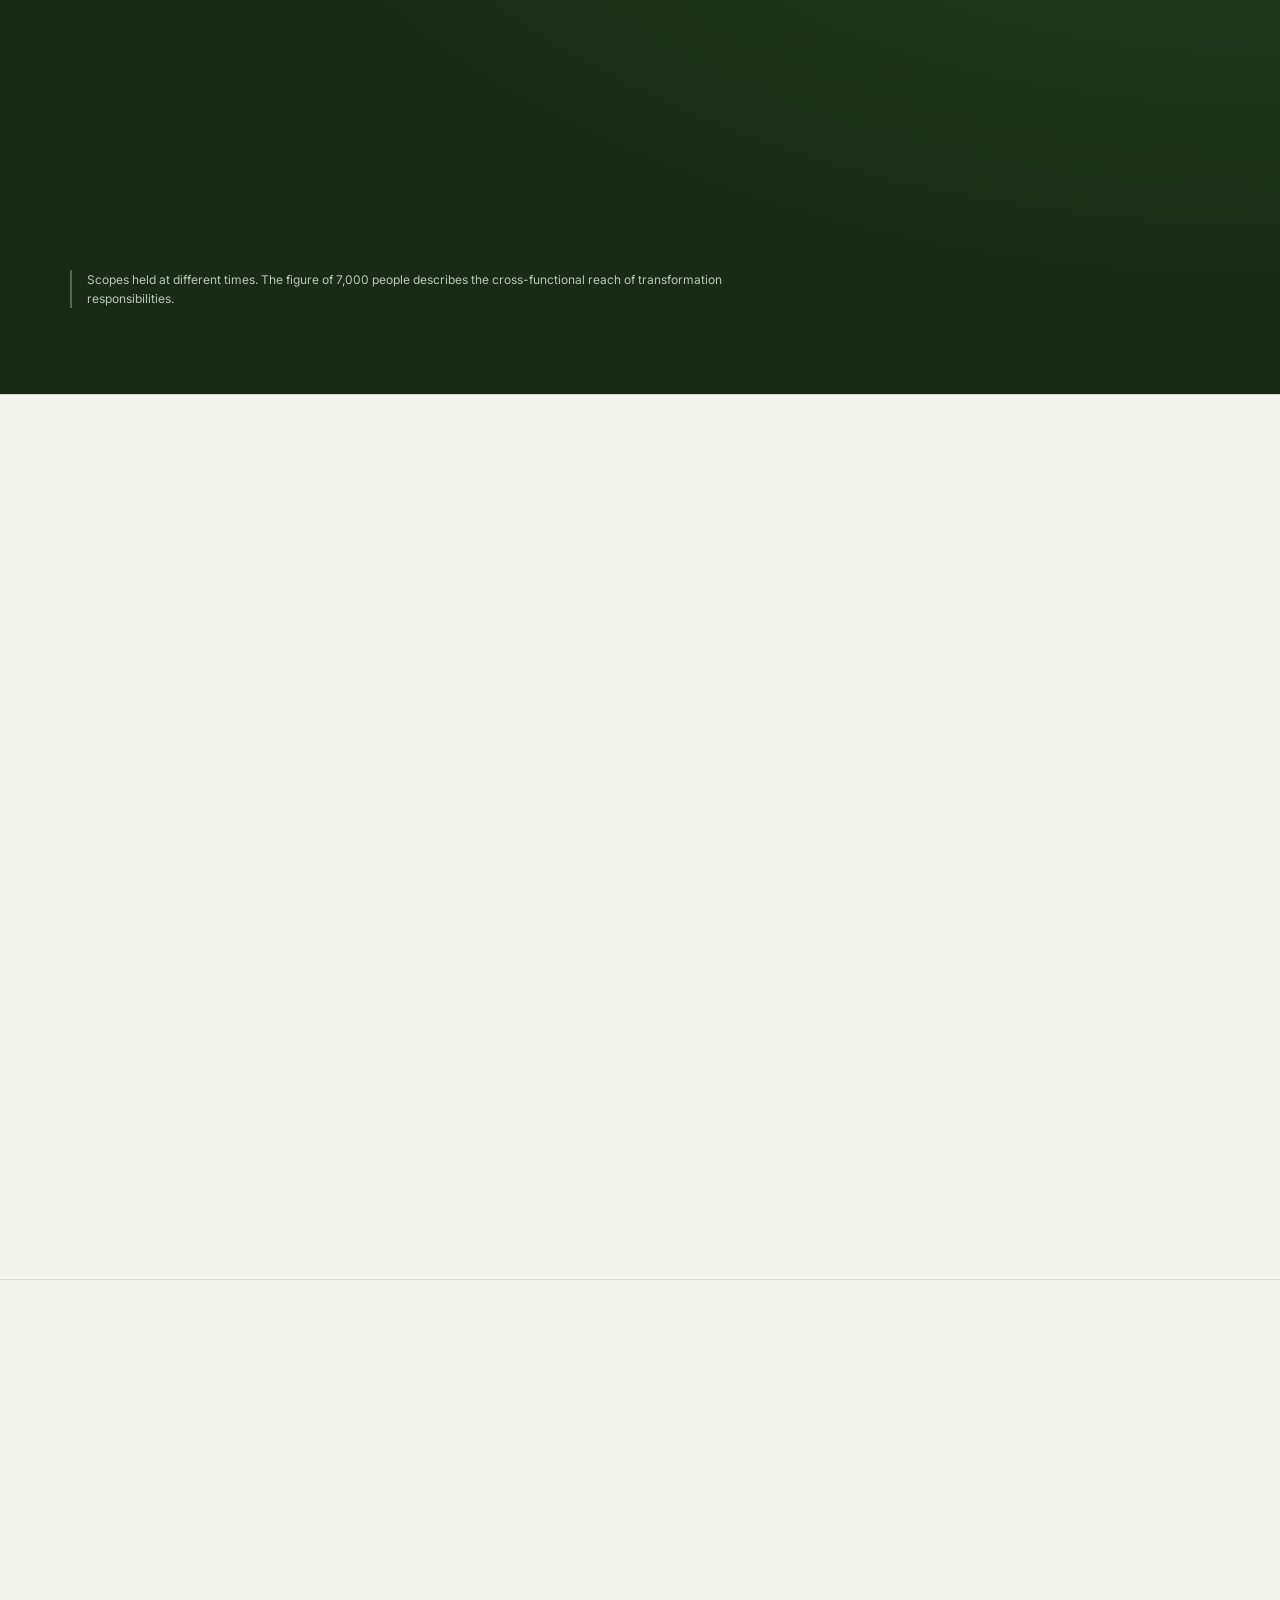
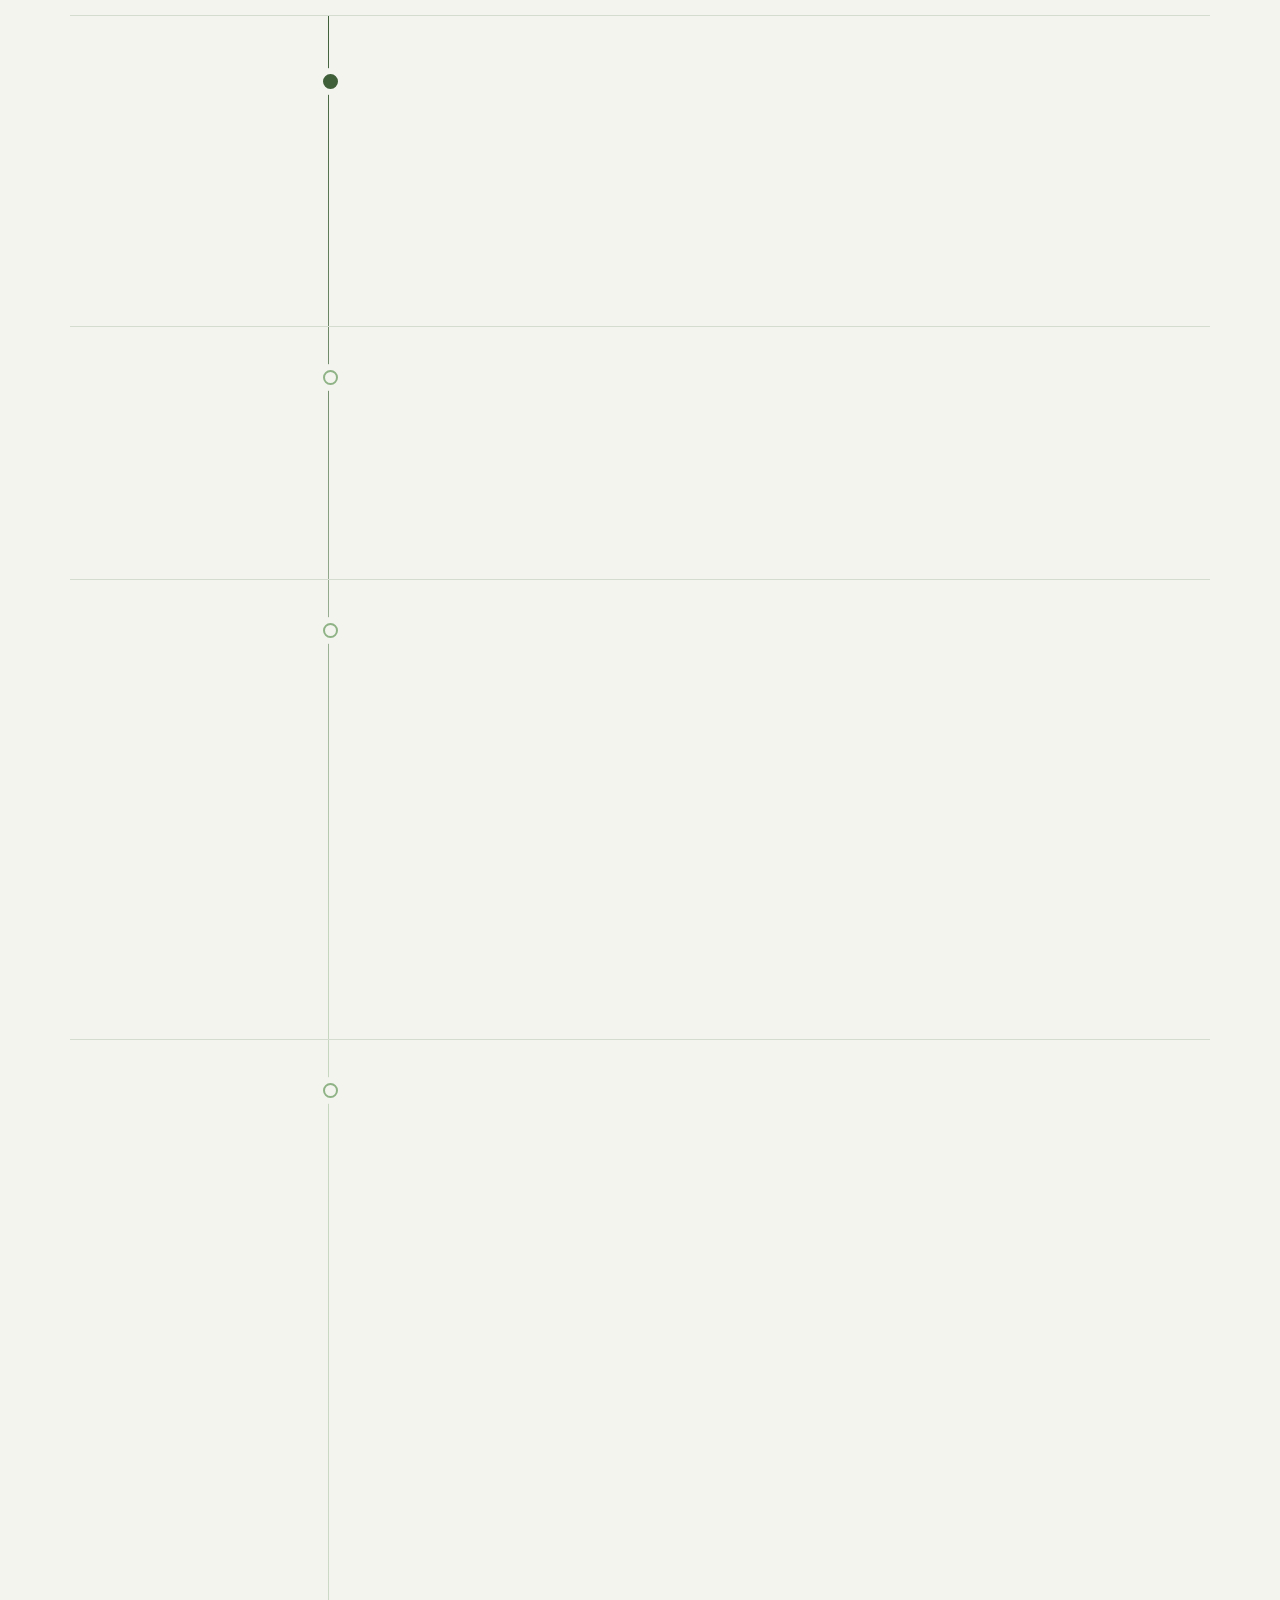
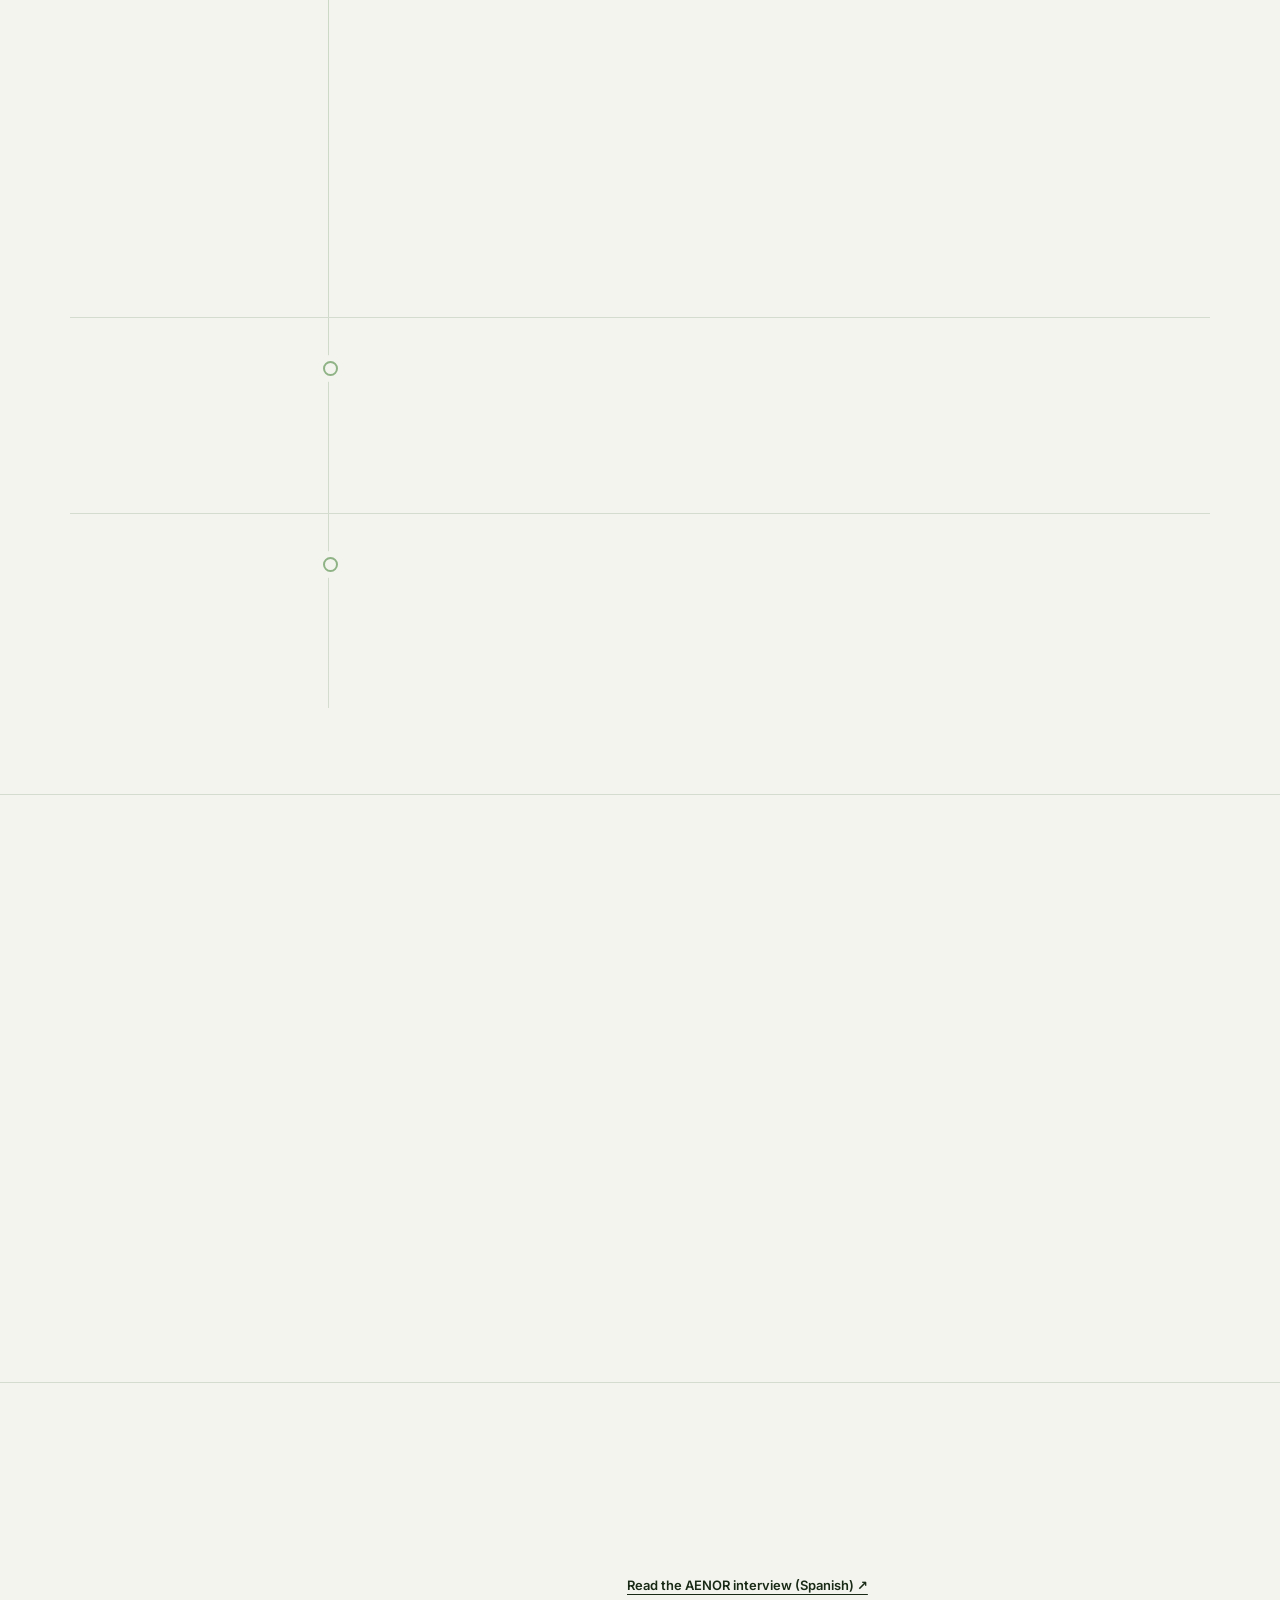
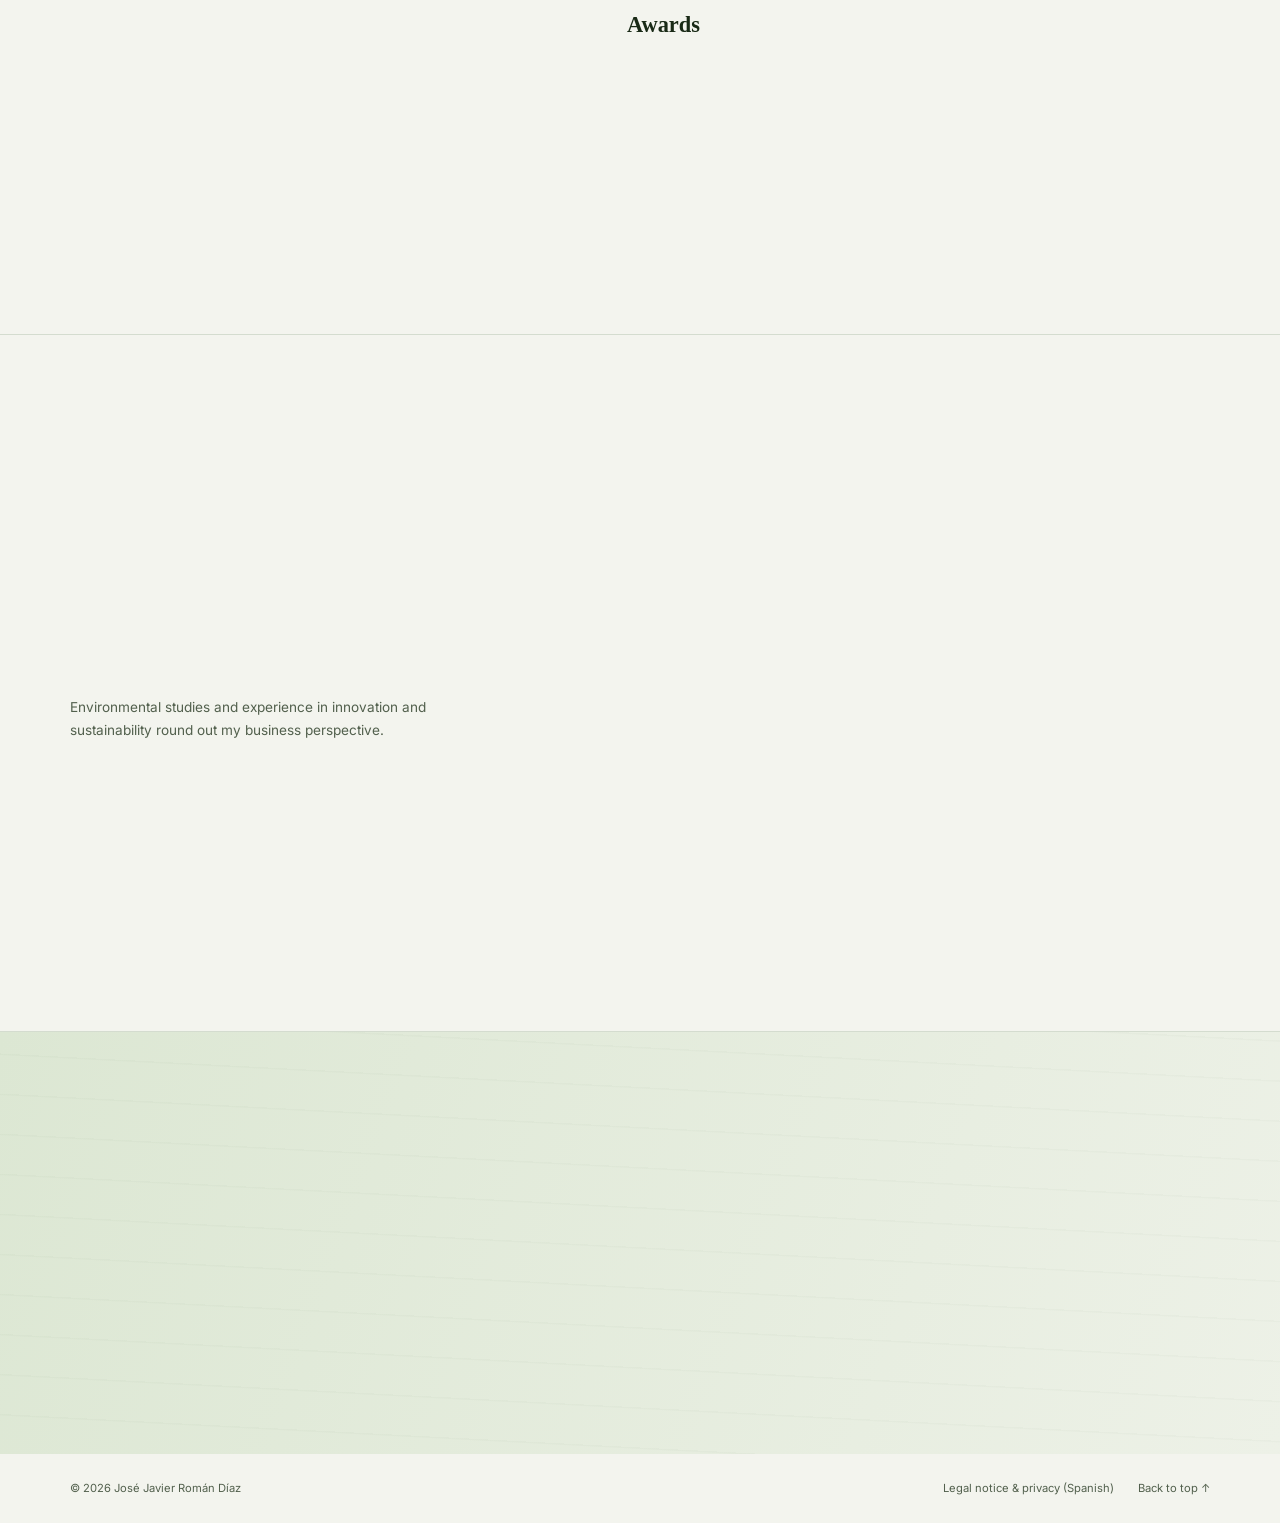
==== commit 25e1f8d5: "Recupera los reconocimientos (EN)" ====
--- a/en/index.html
+++ b/en/index.html
@@ -96,6 +96,10 @@
     "José Javier Román",
     "Jose Javier Roman",
     "Jose Javier Roman Díaz"
+   ],
+   "award": [
+    "Industry 4.0 Award, Computing magazine (2019)",
+    "101 climate initiatives, #PorElClima Community (2021)"
    ]
   }
  ]
@@ -108,6 +112,6 @@
 <section class="section" id="especialidades"><div class="wrap"><span class="eyebrow">Where I contribute</span><h2>From strategy to execution.</h2><div class="areas"><article class="area"><span class="number">01</span><h3>Business and operations</h3><p>Aligning priorities, resources, customer service and performance follow-up across multi-site networks.</p></article><article class="area"><span class="number">02</span><h3>Business transformation</h3><p>Digitalisation and process redesign to bring strategic decisions into day-to-day management.</p></article><article class="area"><span class="number">03</span><h3>Teams and leadership development</h3><p>Strengthening the organisation and developing managers with sound judgement, autonomy and shared goals.</p></article></div><article class="case"><div><span class="eyebrow">An example · ITURRI · 2024–2025</span><h3>A new function for a hybrid operating model.</h3><div class="tags"><span class="tag">Organisational design</span><span class="tag">Operating model</span><span class="tag">Partner network</span><span class="tag">Business development</span></div></div><div><p>I established the laundry management function to help define the strategic plan for the workwear rental business.</p><p>The model combined owned plants and partners. My contribution included reviewing the network and expanding it with additional supporting facilities. From January 2025, I also held responsibility for healthcare business development.</p></div></article></div></section>
 <section class="section" id="trayectoria"><div class="wrap"><span class="eyebrow">Experience</span><h2>Leadership from different perspectives.</h2><p class="intro">A career in industry and services, combining business, operations and transformation responsibilities.</p><div class="timeline"><div class="company-block is-current"><div><p class="company-heading">plexo</p><p class="company-period">2026–present</p></div><div><article class="role"><time>November 2026–present</time><h3>General Manager</h3><p>General management of plexo, an industrial laundry and textile rental project with national ambitions in Spain.</p><p>Setting business priorities, developing the management team and coordinating operations across the network. Promoting shared goals, clear responsibilities, collaboration across sites and customer focus.</p></article></div></div><div class="company-block"><div><p class="company-heading">Vecttor · Cabify Group</p><p class="company-period">2025–2026</p></div><div><article class="role"><time>May 2025–October 2026</time><h3>Regional Director (Regional Manager) · Southern Spain &amp; Valencia</h3><p>Regional management of Vecttor (Cabify Group) in Andalusia and Valencia: approximately 700 people and €35 million in revenue.</p><p>Management of multi-site operations in a changing, regulated environment, aligning teams, customer service and business priorities.</p></article></div></div><div class="company-block"><div><p class="company-heading">ITURRI</p><p class="company-period">2024–2025</p><p class="company-note">Concurrent responsibilities</p></div><div><article class="role"><time>January–May 2025</time><h3>Business Development Manager · Healthcare</h3><p>Healthcare business development: customer needs, proposal preparation and opportunity follow-up with ITURRI teams.</p><p>Held concurrently with the laundry management role.</p></article><article class="role"><time>January 2024–May 2025</time><h3>Laundry Manager</h3><p>Established the laundry management function to help define the strategic plan for a workwear rental business combining owned plants and partners.</p><p>Reviewed and expanded the network of laundry facilities supporting the business. From January 2025, also held responsibility for healthcare business development.</p></article></div></div><div class="company-block"><div><p class="company-heading">ILUNION</p><p class="company-period">2008–2023</p><p class="company-note">CLINTEX and ILUNION were part of the same group; these roles were held concurrently.</p></div><div><article class="role"><time>February 2021–May 2023</time><h3>Regional Director · ILUNION Industrial Laundry</h3><p>Regional management of industrial laundry operations: approximately 1,200 people and €40 million in revenue.</p><p>Management of multi-site operations, teams and service, aligned with business priorities.</p></article><article class="role"><time>February 2021–May 2023</time><h3>Director of Innovation &amp; Sustainability</h3><p>Leadership of innovation and sustainability initiatives in industrial laundry, from business priorities through to implementation.</p><p>Held concurrently with the regional management role.</p></article><article class="role"><time>March 2018–February 2021</time><h3>Executive Director of Transformation, Innovation &amp; Excellence</h3><p>Executive leadership of transformation, innovation and operational excellence, with a cross-functional scope across an organisation of approximately 7,000 people.</p><p>Coordination across functions and sites to connect transformation priorities with processes and management practices.</p></article><article class="role"><time>October 2008–March 2018</time><h3>Operations Director · ILUNION Industrial Laundry</h3><p>Management of industrial laundry operations, coordinating site activity, service quality and business priorities.</p><p>Held concurrently with the general management of CLINTEX, within the same group.</p></article></div></div><div class="company-block"><div><p class="company-heading">CLINTEX</p><p class="company-period">2008–2018</p><p class="company-note">CLINTEX and ILUNION were part of the same group; these roles were held concurrently.</p></div><div><article class="role"><time>October 2008–September 2018</time><h3>General Manager</h3><p>General management of CLINTEX and its business priorities. Held concurrently with responsibilities at ILUNION, under a common parent company.</p></article></div></div><div class="company-block"><div><p class="company-heading">Novotec Consultores</p><p class="company-period">2006–2008</p></div><div><article class="role"><time>March 2006–September 2008</time><h3>Consulting &amp; Auditing</h3><p>Consulting and auditing: information analysis, evidence review and recommendations for assigned projects.</p></article></div></div></div></div></section>
 <section class="section" id="metodo"><div class="wrap approach-grid"><div><span class="eyebrow">How I lead</span><h2>Clarity to decide.<br>Teams to move forward.</h2><p class="quote">Clear priorities, autonomy with accountability and follow-through on execution.</p></div><ol class="steps"><li><span class="number">01</span><div><h3>Understand the business</h3><p>Read the operation, listen to customers and teams, and define priorities.</p></div></li><li><span class="number">02</span><div><h3>Agree responsibilities</h3><p>Translate strategy into shared goals and give managers the authority to make decisions.</p></div></li><li><span class="number">03</span><div><h3>Develop managers</h3><p>Train and mentor those leading the business and support changes within the team.</p></div></li><li><span class="number">04</span><div><h3>Follow through</h3><p>Review activity, processes and indicators to inform and adjust decisions.</p></div></li></ol></div></section>
-<section class="section" id="publicaciones"><div class="wrap profile-grid"><div><span class="eyebrow">Interviews and publications · AENOR · 2020</span><h2>Management and teams in a crisis.</h2></div><div class="profile-text"><p>In October 2020, AENOR interviewed me during my executive role at ILUNION Industrial Laundry. The conversation covers management systems, team coordination and service continuity during the pandemic.</p><div class="actions"><a class="text-link" href="https://revista.aenor.com/362/nuestro-sistema-de-gestion-integrado-y-maduro-nos-ha-ayudado.html">Read the AENOR interview (Spanish) ↗</a></div></div></div></section><section class="section" id="formacion"><div class="wrap education-grid"><div><span class="eyebrow">Education</span><h2>Business, transformation and continuous improvement.</h2><p class="intro">A foundation combining business strategy, management, digital transformation and industrial knowledge.</p><p class="small-note">Environmental studies and experience in innovation and sustainability round out my business perspective.</p></div><ul class="education-list"><li><time>2021–2022</time><div><h3>Esade</h3><p>Strategic Management</p></div></li><li><time>2019</time><div><h3>ISDI</h3><p>Digital Business Executive · Digital Transformation</p></div></li><li><time>2018</time><div><h3>Sisteplant</h3><p>Black Belt Lean Six Sigma · Industrial Organisation</p></div></li><li><time>2010–2011</time><div><h3>University of Seville</h3><p>Master of Business Administration (MBA)</p></div></li><li><time>2004–2005</time><div><h3>Escuela de Organización Industrial</h3><p>Master in Environmental Engineering and Management</p></div></li><li><time>1999–2004</time><div><h3>Pablo de Olavide University</h3><p>Licenciatura · Environmental Science</p></div></li></ul></div></section>
+<section class="section" id="publicaciones"><div class="wrap profile-grid"><div><span class="eyebrow">Awards, interviews and publications</span><h2>Management and teams in a crisis.</h2></div><div class="profile-text"><p>In October 2020, AENOR interviewed me during my executive role at ILUNION Industrial Laundry. The conversation covers management systems, team coordination and service continuity during the pandemic.</p><div class="actions"><a class="text-link" href="https://revista.aenor.com/362/nuestro-sistema-de-gestion-integrado-y-maduro-nos-ha-ayudado.html">Read the AENOR interview (Spanish) ↗</a></div><h3 class="awards-title">Awards</h3><ul class="education-list awards-list"><li><time>2021</time><div><h3>101 climate initiatives</h3><p>ILUNION Industrial Laundry’s Decarbonisation Plan, selected by the #PorElClima Community</p></div></li><li><time>2019</time><div><h3>Industry 4.0 Award</h3><p>Computing magazine · ILUNION Industrial Laundry</p></div></li></ul></div></div></section><section class="section" id="formacion"><div class="wrap education-grid"><div><span class="eyebrow">Education</span><h2>Business, transformation and continuous improvement.</h2><p class="intro">A foundation combining business strategy, management, digital transformation and industrial knowledge.</p><p class="small-note">Environmental studies and experience in innovation and sustainability round out my business perspective.</p></div><ul class="education-list"><li><time>2021–2022</time><div><h3>Esade</h3><p>Strategic Management</p></div></li><li><time>2019</time><div><h3>ISDI</h3><p>Digital Business Executive · Digital Transformation</p></div></li><li><time>2018</time><div><h3>Sisteplant</h3><p>Black Belt Lean Six Sigma · Industrial Organisation</p></div></li><li><time>2010–2011</time><div><h3>University of Seville</h3><p>Master of Business Administration (MBA)</p></div></li><li><time>2004–2005</time><div><h3>Escuela de Organización Industrial</h3><p>Master in Environmental Engineering and Management</p></div></li><li><time>1999–2004</time><div><h3>Pablo de Olavide University</h3><p>Licenciatura · Environmental Science</p></div></li></ul></div></section>
 <section class="section contact-section" id="contacto"><div class="wrap"><span class="eyebrow">Contact</span><h2>Let’s talk about business,<br>transformation and leadership.</h2><p class="intro">You can reach me by email or through LinkedIn.</p><div class="contact-links"><a class="email" href="mailto:jjroman@josejavierroman.com">jjroman@josejavierroman.com</a><a class="btn" href="https://www.linkedin.com/in/josejavierroman/">LinkedIn <span aria-hidden="true">↗</span></a></div></div></section></main>
 <footer><div class="wrap footer-bar"><p>© <span id="y">2026</span> José Javier Román Díaz</p><div class="footer-links"><a href="/aviso-legal.html">Legal notice &amp; privacy (Spanish)</a><a href="#inicio">Back to top ↑</a></div></div></footer></body></html>
